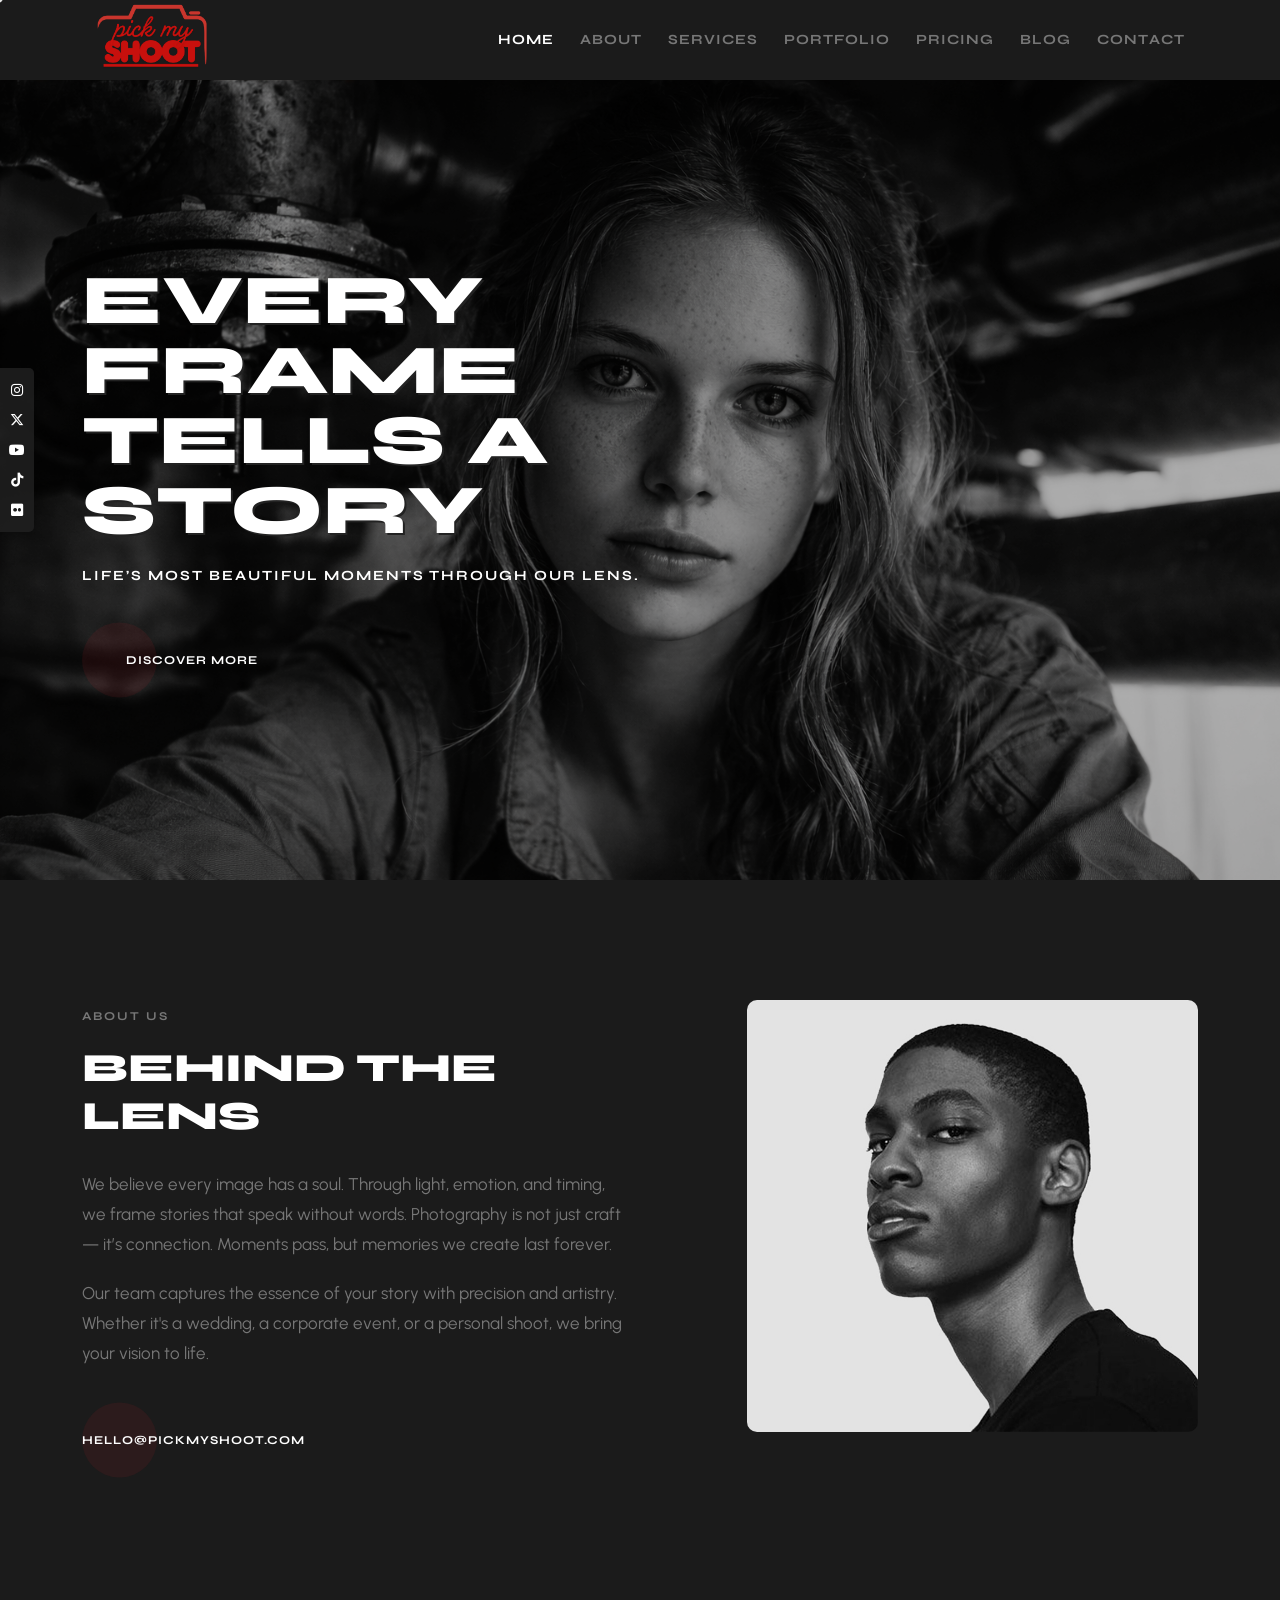
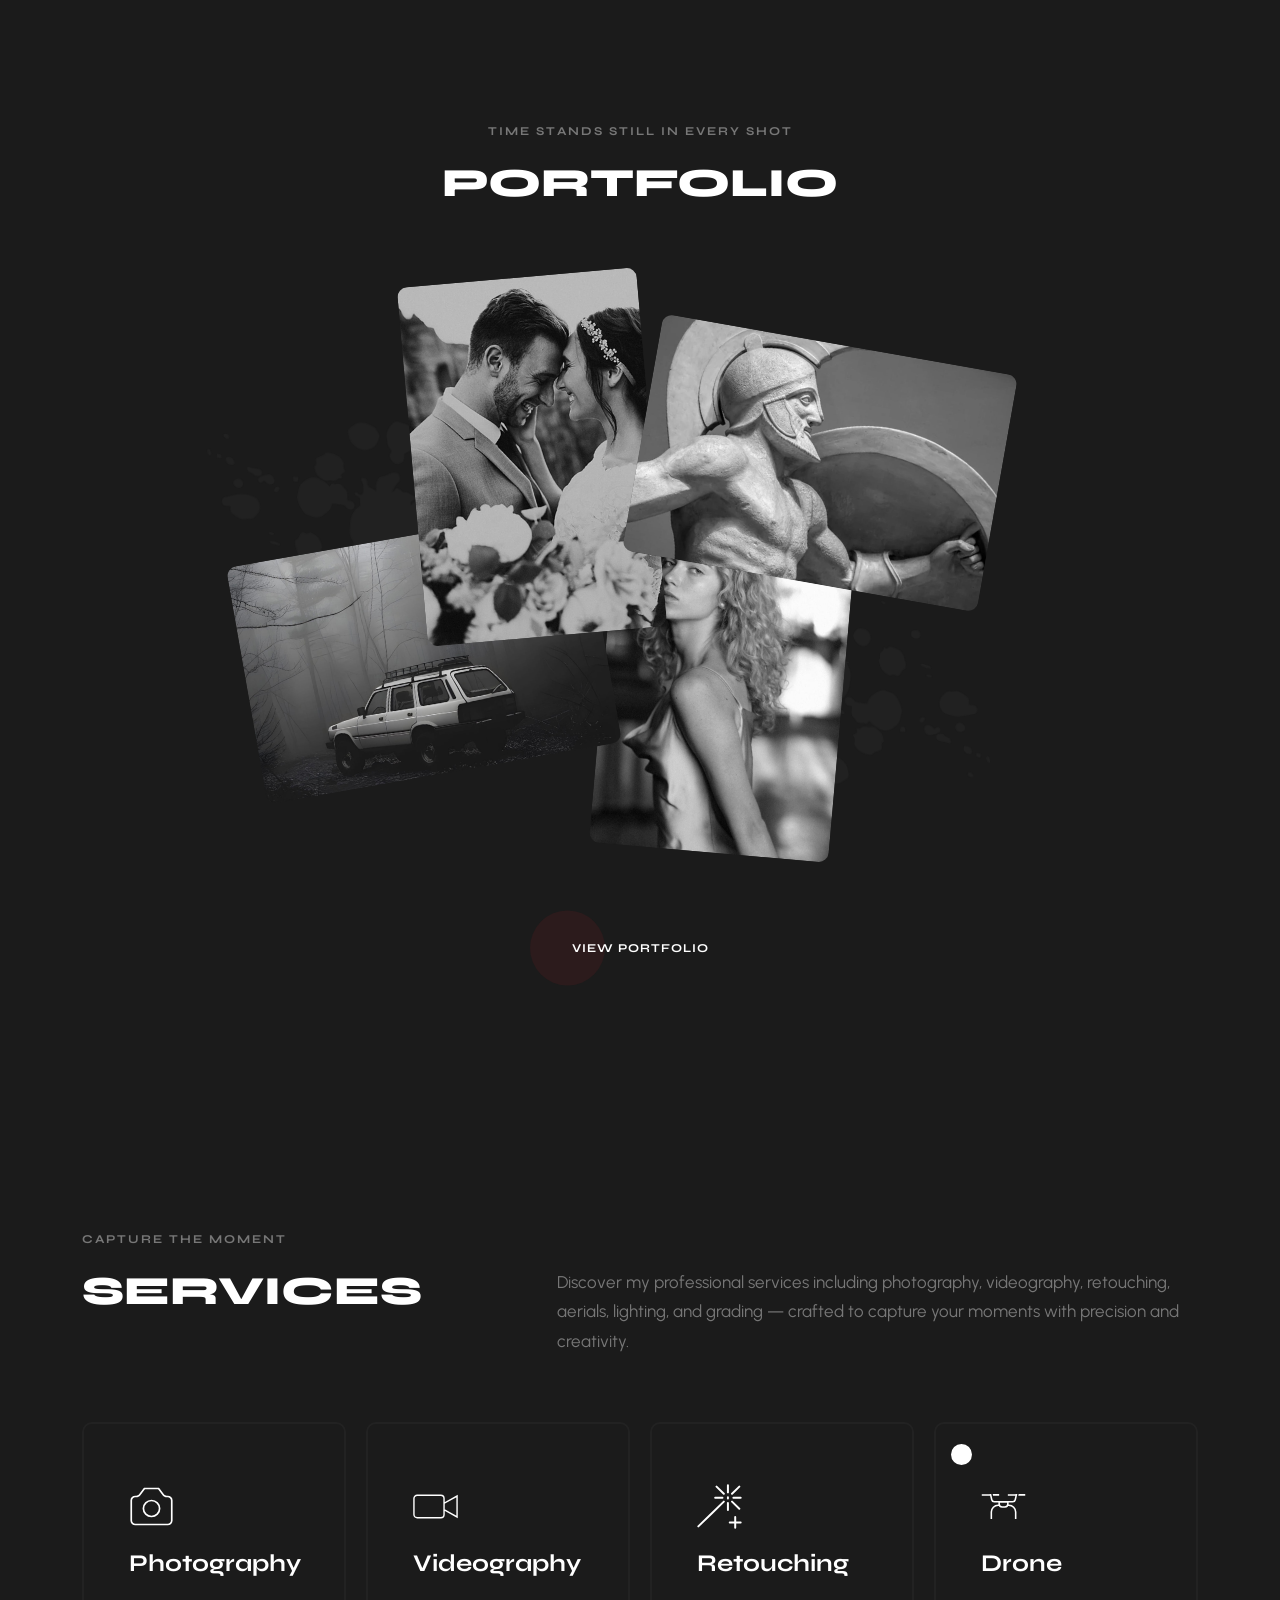
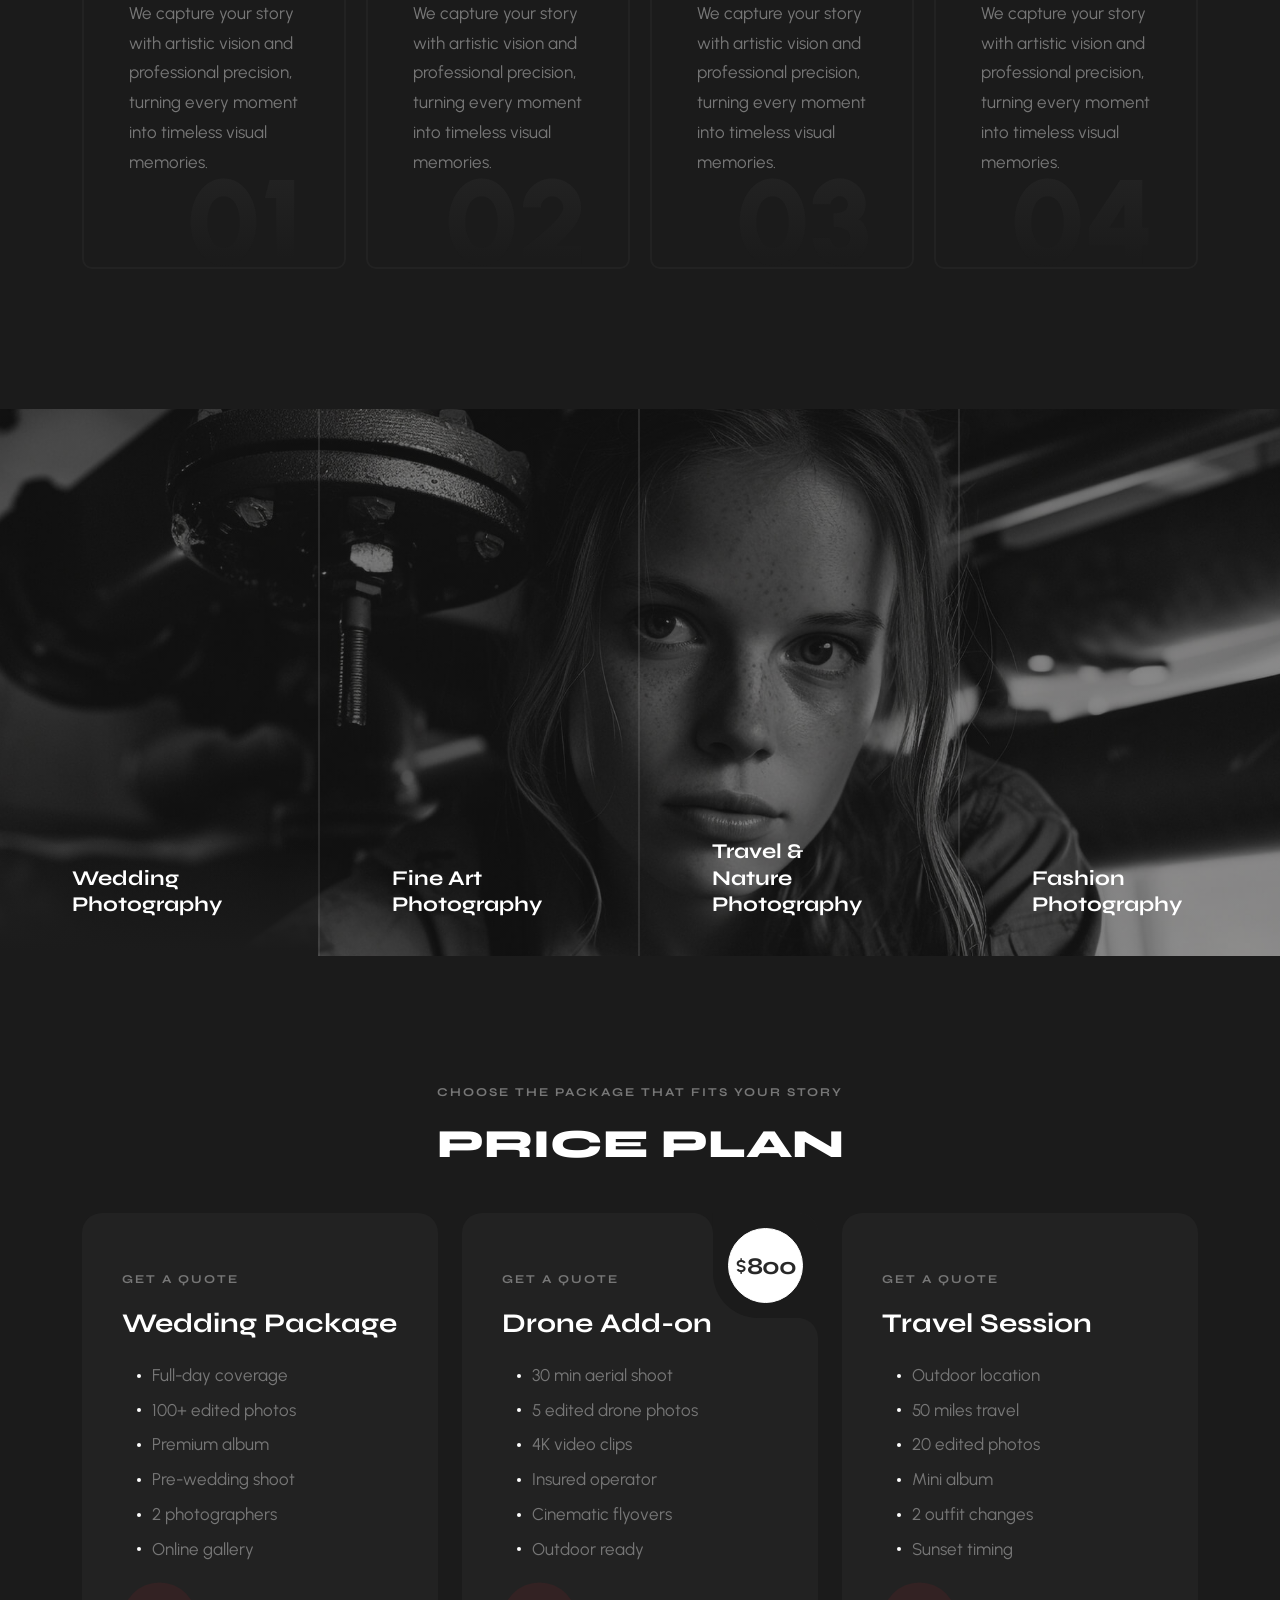
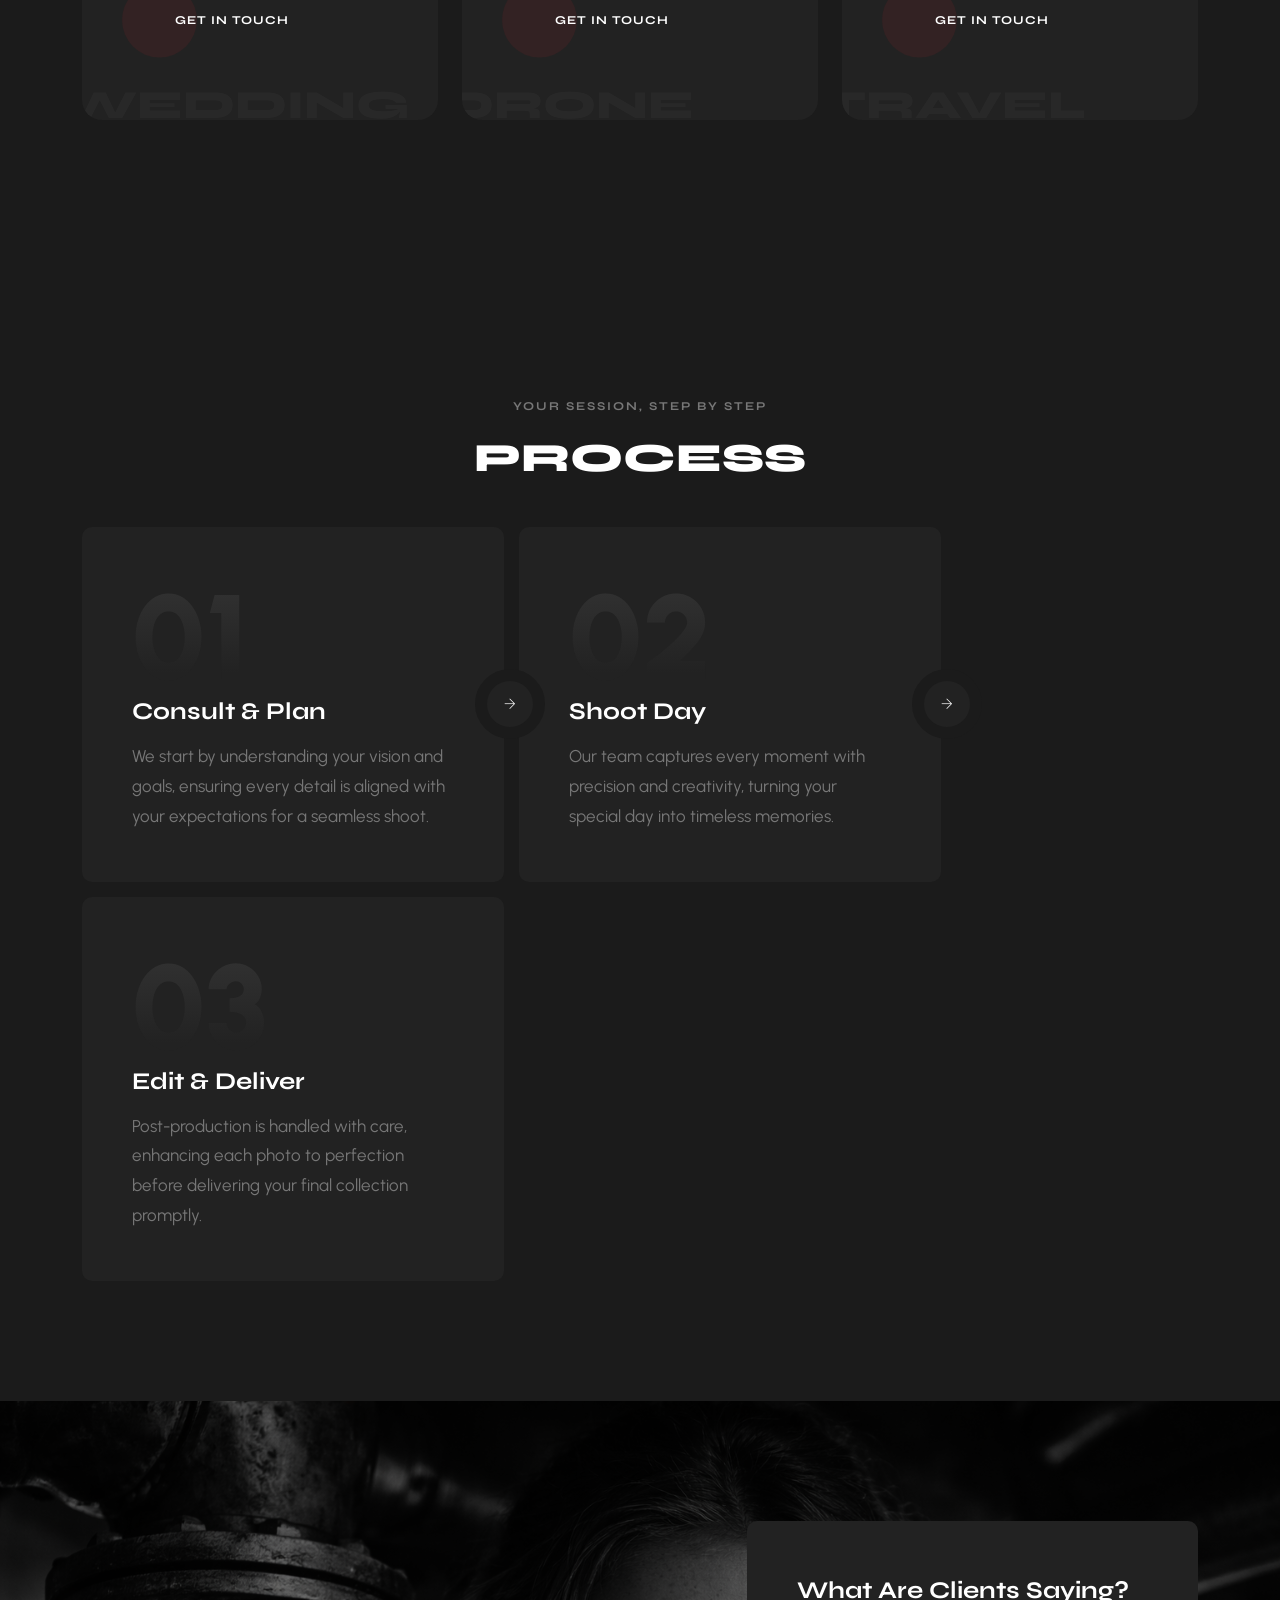
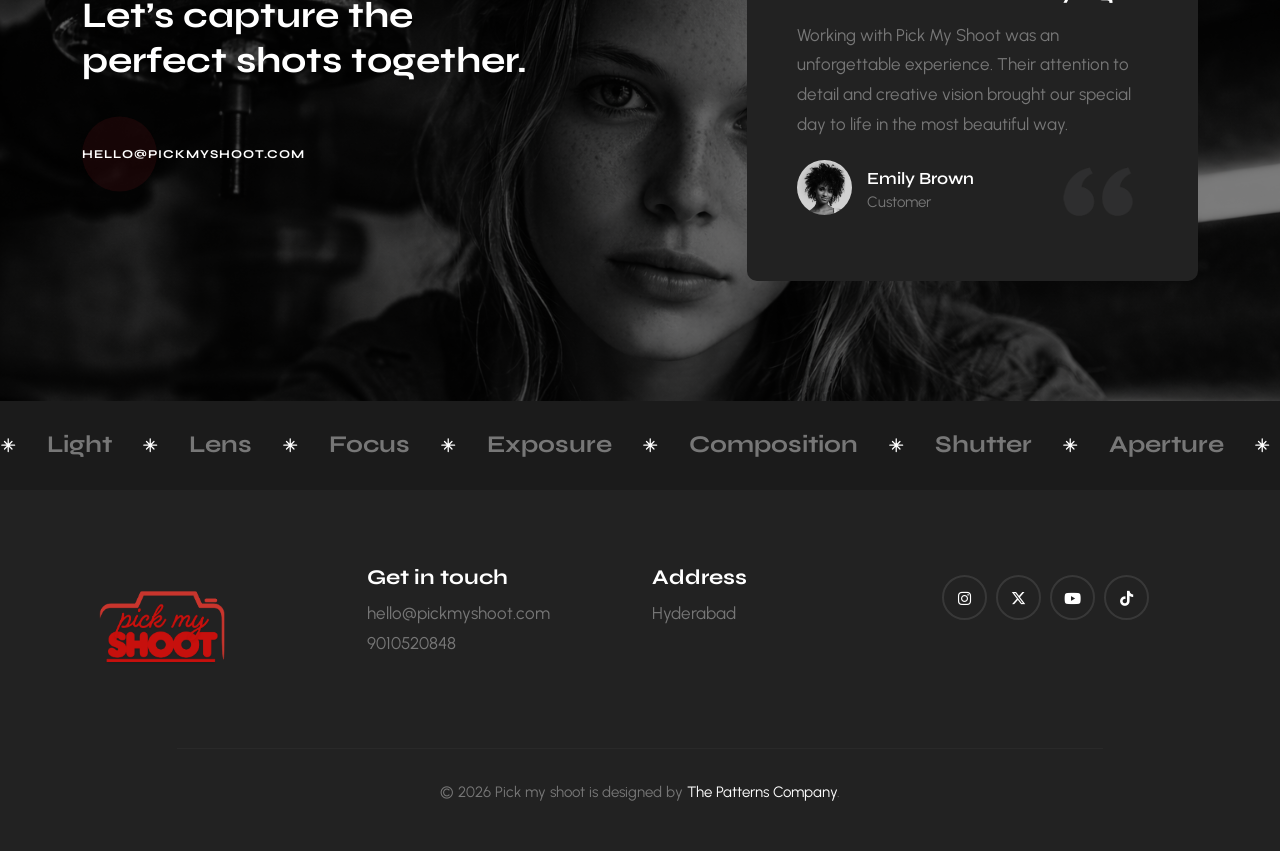
==== index.html @ 2ded4d7b "bbh" ====
<!DOCTYPE html>
<html lang="en">

<head>
    <meta charset="utf-8">
    <meta http-equiv="X-UA-Compatible" content="IE=edge">
    <meta name="viewport" content="width=device-width, initial-scale=1">
    <title>Pick My Shoot - Photography Portfolio</title>
    <meta name="description"
        content="Pick My Shoot is a modern and elegant photography portfolio platform designed for creatives, photographers, and visual artists.">
    <meta name="keywords" content="photography, portfolio, gallery, fullscreen, creative, responsive, pick my shoot">
    
    <link rel="icon" type="image/x-icon" href="asset/logo.png">
    <link rel="preconnect" href="https://fonts.googleapis.com">
    <link rel="preconnect" href="https://fonts.gstatic.com" crossorigin="">
    <link
        href="https://fonts.googleapis.com/css2?family=Syne:wght@400..800&family=Urbanist:ital,wght@0,100..900;1,100..900&display=swap"
        rel="stylesheet">
    <link rel="stylesheet" href="css/plugins.css">
    <link rel="stylesheet" href="css/style.css">
</head>

<body>
    <!-- Preloader -->
    <div class="preloader-bg"></div>
    <div id="preloader">
        <div id="preloader-status">
            <div class="preloader-position loader"> <span></span> </div>
        </div>
    </div>
    <!-- Progress scroll totop -->
    <div class="progress-wrap cursor-pointer">
        <svg class="progress-circle svg-content" width="100%" height="100%" viewBox="-1 -1 102 102">
            <path d="M50,1 a49,49 0 0,1 0,98 a49,49 0 0,1 0,-98"></path>
        </svg>
    </div>
    <!-- Cursor -->
    <div class="cursor js-cursor"></div>
    <!-- Social Icons -->
    <div class="social-ico-block"> <a href="#" target="_blank" class="social-ico"><i
                class="fa-brands fa-instagram"></i></a> <a href="#" target="_blank" class="social-ico"><i
                class="fa-brands fa-x-twitter"></i></a> <a href="#" target="_blank" class="social-ico"><i
                class="fa-brands fa-youtube"></i></a> <a href="#" target="_blank" class="social-ico"><i
                class="fa-brands fa-tiktok"></i></a> <a href="#" target="_blank" class="social-ico"><i
                class="fa-brands fa-flickr"></i></a> </div>
    <!-- Navbar -->
    <nav class="navbar navbar-expand-lg">
        <div class="container">
            <!-- Logo -->
            <div class="logo-wrapper">
                <a class="logo" href="index.html"><img src="asset/logo.png" class="logo-img" alt=""></a>
                <!-- <div class="logo"><h2>Gl<span>oo</span>m</h2></div> -->
            </div>
            <!-- Button -->
            <button class="navbar-toggler collapsed" type="button" data-bs-toggle="collapse" data-bs-target="#navbar"
                aria-controls="navbar" aria-expanded="false" aria-label="Toggle navigation"> <span
                    class="navbar-toggler-icon"><i class="ti-menu"></i></span> </button>
            <!-- Menu -->
            <div class="collapse navbar-collapse" id="navbar">
                <ul class="navbar-nav ms-auto">
                    <li class="nav-item"><a class="nav-link active" href="index.html"><span
                                class="rolling-text">Home</span></a></li>
                    <li class="nav-item"><a class="nav-link" href="about.html"><span
                                class="rolling-text">About</span></a></li>
                    <li class="nav-item"><a class="nav-link" href="services.html"><span
                                class="rolling-text">Services</span></a></li>
                    <li class="nav-item"><a class="nav-link" href="portfolio.html"><span
                                class="rolling-text">Portfolio</span></a></li>
                    <li class="nav-item"><a class="nav-link" href="price.html"><span
                                class="rolling-text">Pricing</span></a></li>
                    <li class="nav-item"><a class="nav-link" href="blog.html"><span class="rolling-text">Blog</span></a>
                    </li>
                    <li class="nav-item"><a class="nav-link" href="contact.html"><span
                                class="rolling-text">Contact</span></a></li>
                </ul>
            </div>
        </div>
    </nav>
    <!-- Parallax Image Header -->
    <section class="parallax-header section-padding valign bg-img bg-imgfixed bg-img-position-left" data-overlay-dark="3"
        data-background="assets/0000001.png">
        <div class="container">
            <div class="row align-items-center">
                <div class="col-lg-8 col-md-12">
                    <h1>Every frame tells a story</h1>
                    <h6 class="wow" data-splitting="">Life’s most beautiful moments through our lens.</h6>
                    <div class="btn-wrap mt-30">
                        <div class="btn-link"> <a href="portfolio.html">Discover more</a> <span
                                class="btn-block color1 animation-bounce"></span> </div>
                    </div>
                </div>
            </div>
        </div>
    </section>
    <!-- About  -->
    <section class="section-padding">
        <div class="container">
            <div class="row">
                <div class="col-md-6">
                    <h6 class="wow" data-splitting="">About Us</h6>
                    <h1 class="wow" data-splitting="">Behind the lens</h1>
                    <p class="mt-30 wow fadeInUp" data-wow-delay="0.3s"> We believe every image has a soul. Through
                        light, emotion, and timing, we frame stories that speak without words. Photography is not just
                        craft — it’s connection. Moments pass, but memories we create last forever. </p>
                    <p class="wow fadeInUp" data-wow-delay="0.6s"> Our team captures the essence of your story with
                        precision and artistry. Whether it's a wedding, a corporate event, or a personal shoot, we bring
                        your vision to life. </p>
                    <div class="btn-wrap wow fadeInUp text-left mt-30 mb-30" data-wow-delay="0.9s">
                        <div class="btn-link"> <a href="mailto:hello@pickmyshoot.com">hello@pickmyshoot.com</a> <span
                                class="btn-block color1 animation-bounce"></span> </div>
                    </div>
                </div>
                <div class="col-md-5 offset-md-1">
                    <div class="reveal-effect"> <img src="images/about.jpg" class="img-fluid br-10px"
                            alt="Pick My Shoot" loading="lazy"> </div>
                </div>
            </div>
        </div>
    </section>
    <!-- Portfolio -->
    <section class="section-padding">
        <div class="container">
            <div class="row justify-content-center mb-60">
                <div class="col-md-12 text-center">
                    <h6 class="wow" data-splitting="">Time stands still in every shot</h6>
                    <h1 class="wow" data-splitting="">Portfolio</h1>
                </div>
            </div>
            <div class="row">
                <div class="col-md-12">
                    <div class="portfolio fade-in section-padding">
                        <div class="item">
                            <a href="portfolio.html" class="img portrait"
                                style="background-image: url('images/1.jpg');">
                                <div class="overlay"></div> <span class="hover-text">Wedding Photography</span>
                            </a>
                            <a href="portfolio.html" class="img landscape"
                                style="background-image: url('images/2.jpg');">
                                <div class="overlay"></div> <span class="hover-text">Art Photography</span>
                            </a>
                            <a href="portfolio.html" class="img landscape"
                                style="background-image: url('images/3.jpg');">
                                <div class="overlay"></div> <span class="hover-text">Travel Photography</span>
                            </a>
                            <a href="portfolio.html" class="img portrait"
                                style="background-image: url('images/4.jpg');">
                                <div class="overlay"></div> <span class="hover-text">Fashion Photography</span>
                            </a> <img class="canvas-1" src="images/canvas-1.png" width="373" alt="Canvas 1"> <img
                                class="canvas-2" src="images/canvas-2.png" width="373" alt="Canvas 2">
                        </div>
                    </div>
                </div>
            </div>
            <div class="row">
                <div class="col-md-12 justify-align-center">
                    <div class="btn-wrap wow fadeInUp text-center" data-wow-delay=".3s">
                        <div class="btn-link"> <a href="portfolio.html">View portfolio </a> <span
                                class="btn-block color1 animation-bounce"></span> </div>
                    </div>
                </div>
            </div>
        </div>
    </section>
    <!-- Services -->
    <section class="services section-padding">
        <div class="container">
            <div class="row mb-45">
                <div class="col-md-4">
                    <h6 class="wow" data-splitting="">Capture the Moment</h6>
                    <h1 class="wow" data-splitting="">Services</h1>
                </div>
                <div class="col-md-7 offset-md-1 mt-45">
                    <p class="wow fadeInUp" data-wow-delay=".6s">Discover my professional services including
                        photography, videography, retouching, aerials, lighting, and grading — crafted to capture your
                        moments with precision and creativity.</p>
                </div>
            </div>
            <div class="row">
                <div class="col-md-12">
                    <div class="owl-carousel owl-theme">
                        <div class="item">
                            <a href="services-page.html"> <img src="images/icon-1.svg" alt="">
                                <h5>Photography</h5>
                                <p>We capture your story with artistic vision and professional precision, turning every
                                    moment into timeless visual memories.</p>
                                <div class="numb">01</div>
                            </a>
                        </div>
                        <div class="item">
                            <a href="services-page.html"> <img src="images/icon-2.svg" alt="">
                                <h5>Videography</h5>
                                <p>We capture your story with artistic vision and professional precision, turning every
                                    moment into timeless visual memories.</p>
                                <div class="numb">02</div>
                            </a>
                        </div>
                        <div class="item">
                            <a href="services-page.html"> <img src="images/icon-3.svg" alt="">
                                <h5>Retouching</h5>
                                <p>We capture your story with artistic vision and professional precision, turning every
                                    moment into timeless visual memories.</p>
                                <div class="numb">03</div>
                            </a>
                        </div>
                        <div class="item quicklinks">
                            <a href="services-page.html"> <img src="images/icon-4.svg" alt="">
                                <h5>Drone</h5>
                                <p>We capture your story with artistic vision and professional precision, turning every
                                    moment into timeless visual memories.</p>
                                <div class="numb">04</div>
                            </a>
                        </div>
                        <div class="item">
                            <a href="services-page.html"> <img src="images/icon-5.svg" alt="">
                                <h5>Lighting</h5>
                                <p>We capture your story with artistic vision and professional precision, turning every
                                    moment into timeless visual memories.</p>
                                <div class="numb">05</div>
                            </a>
                        </div>
                        <div class="item">
                            <a href="services-page.html"> <img src="images/icon-5.svg" alt="">
                                <h5>Grading</h5>
                                <p>We capture your story with artistic vision and professional precision, turning every
                                    moment into timeless visual memories.</p>
                                <div class="numb">06</div>
                            </a>
                        </div>
                    </div>
                </div>
            </div>
        </div>
    </section>
    <!-- Process 2 -->
    <section class="interactive process2">
        <div class="process2-content">
            <div class="process2-content-inner">
                <div class="item">
                    <div class="inner activate" data-index="0">
                        <div class="cont">
                            <div class="text">
                                <h2><a href="services.html">Wedding Photography</a></h2>
                            </div>
                        </div>
                    </div>
                </div>
                <div class="item">
                    <div class="inner" data-index="1">
                        <div class="cont">
                            <div class="text">
                                <h2><a href="services.html">Fine Art Photography</a></h2>
                            </div>
                        </div>
                    </div>
                </div>
                <div class="item">
                    <div class="inner" data-index="2">
                        <div class="cont">
                            <div class="text">
                                <h2><a href="services.html">Travel & Nature Photography</a></h2>
                            </div>
                        </div>
                    </div>
                </div>
                <div class="item">
                    <div class="inner" data-index="3">
                        <div class="cont">
                            <div class="text">
                                <h2><a href="services.html">Fashion Photography</a></h2>
                            </div>
                        </div>
                    </div>
                </div>
            </div>
            <div class="process2-list-image">
                <div class="process2-image img-0 show" data-bg="images/01.jpg"
                    style="background-image: url('images/01.jpg');"></div>
                <div class="process2-image img-1" data-bg="images/02.jpg"
                    style="background-image: url('images/02.jpg');"></div>
                <div class="process2-image img-2" data-bg="images/04.jpg"
                    style="background-image: url('images/04.jpg');"></div>
                <div class="process2-image img-3" data-bg="images/03.jpg"
                    style="background-image: url('images/03.jpg');"></div>
            </div>
        </div>
    </section>
    <!-- Pricing -->
    <section class="price section-padding">
        <div class="container">
            <div class="row justify-content-center mb-45">
                <div class="col-md-12 text-center">
                    <h6 class="wow" data-splitting="">Choose the package that fits your story</h6>
                    <h1 class="wow" data-splitting="">Price plan</h1>
                </div>
            </div>
            <div class="row">
                <div class="col-md-4">
                    <div class="item">
                        <h6>Get a quote</h6>
                        <h3>Wedding Package</h3>
                        <div class="cont">
                            <ul class="dot-list">
                                <li>Full-day coverage</li>
                                <li>100+ edited photos</li>
                                <li>Premium album</li>
                                <li>Pre-wedding shoot</li>
                                <li>2 photographers</li>
                                <li>Online gallery</li>
                            </ul>
                            <div class="btn-wrap text-left mt-15">
                                <div class="btn-link"> <a href="contact.html">Get in touch </a> <span
                                        class="btn-block color1 animation-bounce"></span> </div>
                            </div>
                        </div>
                        <div class="numb">Wedding</div>
                        <a data-bs-toggle="modal" data-bs-target="#exampleModal" data-bs-whatever="@mdo" href="#0"
                            class="rmore">
                            <div class="arrow"> <span>$</span>900</div>
                            <div class="br-left-top">
                                <svg viewBox="0 0 11 11" fill="none" xmlns="http://www.w3.org/2000/svg"
                                    class="w-11 h-11">
                                    <path
                                        d="M11 1.54972e-06L0 0L2.38419e-07 11C1.65973e-07 4.92487 4.92487 1.62217e-06 11 1.54972e-06Z"
                                        fill="#1b1b1b"></path>
                                </svg>
                            </div>
                            <div class="br-right-bottom">
                                <svg viewBox="0 0 11 11" fill="none" xmlns="http://www.w3.org/2000/svg"
                                    class="w-11 h-11">
                                    <path
                                        d="M11 1.54972e-06L0 0L2.38419e-07 11C1.65973e-07 4.92487 4.92487 1.62217e-06 11 1.54972e-06Z"
                                        fill="#1b1b1b"></path>
                                </svg>
                            </div>
                        </a>
                    </div>
                </div>
                <div class="col-md-4">
                    <div class="item">
                        <h6>Get a quote</h6>
                        <h3>Drone Add-on</h3>
                        <div class="cont">
                            <ul class="dot-list">
                                <li>30 min aerial shoot</li>
                                <li>5 edited drone photos</li>
                                <li>4K video clips</li>
                                <li>Insured operator</li>
                                <li>Cinematic flyovers</li>
                                <li>Outdoor ready</li>
                            </ul>
                            <div class="btn-wrap text-left mt-15">
                                <div class="btn-link"> <a href="contact.html">Get in touch </a> <span
                                        class="btn-block color1 animation-bounce"></span> </div>
                            </div>
                        </div>
                        <div class="numb">Drone</div>
                        <a data-bs-toggle="modal" data-bs-target="#exampleModal" data-bs-whatever="@mdo" href="#0"
                            class="rmore active">
                            <div class="arrow"> <span>$</span>800</div>
                            <div class="br-left-top">
                                <svg viewBox="0 0 11 11" fill="none" xmlns="http://www.w3.org/2000/svg"
                                    class="w-11 h-11">
                                    <path
                                        d="M11 1.54972e-06L0 0L2.38419e-07 11C1.65973e-07 4.92487 4.92487 1.62217e-06 11 1.54972e-06Z"
                                        fill="#1b1b1b"></path>
                                </svg>
                            </div>
                            <div class="br-right-bottom">
                                <svg viewBox="0 0 11 11" fill="none" xmlns="http://www.w3.org/2000/svg"
                                    class="w-11 h-11">
                                    <path
                                        d="M11 1.54972e-06L0 0L2.38419e-07 11C1.65973e-07 4.92487 4.92487 1.62217e-06 11 1.54972e-06Z"
                                        fill="#1b1b1b"></path>
                                </svg>
                            </div>
                        </a>
                    </div>
                </div>
                <div class="col-md-4">
                    <div class="item">
                        <h6>Get a quote</h6>
                        <h3>Travel Session</h3>
                        <div class="cont">
                            <ul class="dot-list">
                                <li>Outdoor location</li>
                                <li>50 miles travel</li>
                                <li>20 edited photos</li>
                                <li>Mini album</li>
                                <li>2 outfit changes</li>
                                <li>Sunset timing</li>
                            </ul>
                            <div class="btn-wrap text-left mt-15">
                                <div class="btn-link"> <a href="contact.html">Get in touch </a> <span
                                        class="btn-block color1 animation-bounce"></span> </div>
                            </div>
                        </div>
                        <div class="numb">Travel</div>
                        <a data-bs-toggle="modal" data-bs-target="#exampleModal" data-bs-whatever="@mdo" href="#0"
                            class="rmore">
                            <div class="arrow"> <span>$</span>700</div>
                            <div class="br-left-top">
                                <svg viewBox="0 0 11 11" fill="none" xmlns="http://www.w3.org/2000/svg"
                                    class="w-11 h-11">
                                    <path
                                        d="M11 1.54972e-06L0 0L2.38419e-07 11C1.65973e-07 4.92487 4.92487 1.62217e-06 11 1.54972e-06Z"
                                        fill="#1b1b1b"></path>
                                </svg>
                            </div>
                            <div class="br-right-bottom">
                                <svg viewBox="0 0 11 11" fill="none" xmlns="http://www.w3.org/2000/svg"
                                    class="w-11 h-11">
                                    <path
                                        d="M11 1.54972e-06L0 0L2.38419e-07 11C1.65973e-07 4.92487 4.92487 1.62217e-06 11 1.54972e-06Z"
                                        fill="#1b1b1b"></path>
                                </svg>
                            </div>
                        </a>
                    </div>
                </div>
            </div>
        </div>
    </section>
    <!-- Process -->
    <section class="process section-padding">
        <div class="container">
            <div class="row">
                <div class="col-md-12 mb-45 text-center">
                    <h6 class="wow" data-splitting="">Your Session, Step by Step</h6>
                    <h1 class="wow" data-splitting="">Process</h1>
                </div>
            </div>
            <div class="row">
                <div class="col-12">
                    <div class="process-area">
                        <div class="process-item wow fadeInLeft" data-wow-delay=".2s">
                            <div class="process-step"> <span>01</span> </div>
                            <div class="process-content">
                                <h4 class="title">Consult & Plan</h4>
                                <p class="desc">We start by understanding your vision and goals, ensuring every detail
                                    is aligned with your expectations for a seamless shoot.</p>
                            </div>
                        </div>
                        <div class="process-item wow fadeInLeft" data-wow-delay=".4s">
                            <div class="process-step"> <span>02</span> </div>
                            <div class="process-content">
                                <h4 class="title">Shoot Day</h4>
                                <p class="desc">Our team captures every moment with precision and creativity, turning
                                    your special day into timeless memories.</p>
                            </div>
                        </div>
                        <div class="process-item wow fadeInLeft" data-wow-delay=".6s">
                            <div class="process-step"> <span>03</span> </div>
                            <div class="process-content">
                                <h4 class="title">Edit & Deliver</h4>
                                <p class="desc">Post-production is handled with care, enhancing each photo to perfection
                                    before delivering your final collection promptly.</p>
                            </div>
                        </div>
                    </div>
                </div>
            </div>
        </div>
    </section>
    <!-- Testiominals -->
    <section id="testimonials" class="testimonials">
        <div class="background bg-img bg-imgfixed section-padding" data-overlay-dark="5"
            data-background="assets/0000001.png">
            <div class="container">
                <div class="row align-items-center">
                    <!-- Work together -->
                    <div class="col-md-5 mb-30">
                        <h4 class="wow" data-splitting="">Let’s capture the perfect shots together.</h4>
                        <div class="btn-wrap mt-30 text-left wow fadeInUp" data-wow-delay=".6s">
                            <div class="btn-link"><a href="mailto:hello@pickmyshoot.com">hello@pickmyshoot.com</a><span
                                    class="btn-block color3 animation-bounce"></span></div>
                        </div>
                    </div>
                    <!-- Testiominals -->
                    <div class="col-md-5 offset-md-2">
                        <div class="testimonials-box">
                            <h5>What Are Clients Saying?</h5>
                            <div class="owl-carousel owl-theme">
                                <div class="item">
                                    <p>Working with Pick My Shoot was an unforgettable experience. Their attention to
                                        detail and
                                        creative vision brought our special day to life in the most beautiful way.</p>
                                    <span class="quote"><img src="images/quot.png" alt="" loading="lazy"></span>
                                    <div class="info">
                                        <div class="author-img"> <img src="images/1_1.jpg" alt="" loading="lazy"> </div>
                                        <div class="cont">
                                            <h6>Emily Brown</h6> <span>Customer</span>
                                        </div>
                                    </div>
                                </div>
                                <div class="item">
                                    <p>Working with Pick My Shoot was an unforgettable experience. Their attention to
                                        detail and
                                        creative vision brought our special day to life in the most beautiful way.</p>
                                    <span class="quote"><img src="images/quot.png" alt="" loading="lazy"></span>
                                    <div class="info">
                                        <div class="author-img"> <img src="images/2_1.jpg" alt="" loading="lazy"> </div>
                                        <div class="cont">
                                            <h6>Jason White</h6> <span>Customer</span>
                                        </div>
                                    </div>
                                </div>
                            </div>
                        </div>
                    </div>
                </div>
            </div>
        </div>
    </section>
    <!-- Scrolling -->
    <div class="scrolling scrolling-ticker">
        <div class="wrapper">
            <div class="content"> <span><img src="images/asterisk-icon.svg" alt="" loading="lazy">Light</span>
                <span><img src="images/asterisk-icon.svg" alt="" loading="lazy">Lens</span> <span><img
                        src="images/asterisk-icon.svg" alt="" loading="lazy">Focus</span> <span><img
                        src="images/asterisk-icon.svg" alt="" loading="lazy">Exposure</span> <span><img
                        src="images/asterisk-icon.svg" alt="" loading="lazy">Composition</span> <span><img
                        src="images/asterisk-icon.svg" alt="" loading="lazy">Shutter</span> <span><img
                        src="images/asterisk-icon.svg" alt="" loading="lazy">Aperture</span> <span><img
                        src="images/asterisk-icon.svg" alt="" loading="lazy">Contrast</span> <span><img
                        src="images/asterisk-icon.svg" alt="" loading="lazy">Frame</span> <span><img
                        src="images/asterisk-icon.svg" alt="" loading="lazy">Portrai</span> <span><img
                        src="images/asterisk-icon.svg" alt="" loading="lazy">Capture</span> <span><img
                        src="images/asterisk-icon.svg" alt="" loading="lazy">Moment</span> <span><img
                        src="images/asterisk-icon.svg" alt="" loading="lazy">Perspective</span> <span><img
                        src="images/asterisk-icon.svg" alt="" loading="lazy">Emotion</span>
            </div>
            <div class="content"> <span><img src="images/asterisk-icon.svg" alt="" loading="lazy">Light</span>
                <span><img src="images/asterisk-icon.svg" alt="" loading="lazy">Lens</span> <span><img
                        src="images/asterisk-icon.svg" alt="" loading="lazy">Focus</span> <span><img
                        src="images/asterisk-icon.svg" alt="" loading="lazy">Exposure</span> <span><img
                        src="images/asterisk-icon.svg" alt="" loading="lazy">Composition</span> <span><img
                        src="images/asterisk-icon.svg" alt="" loading="lazy">Shutter</span> <span><img
                        src="images/asterisk-icon.svg" alt="" loading="lazy">Aperture</span> <span><img
                        src="images/asterisk-icon.svg" alt="" loading="lazy">Contrast</span> <span><img
                        src="images/asterisk-icon.svg" alt="" loading="lazy">Frame</span> <span><img
                        src="images/asterisk-icon.svg" alt="" loading="lazy">Portrai</span> <span><img
                        src="images/asterisk-icon.svg" alt="" loading="lazy">Capture</span> <span><img
                        src="images/asterisk-icon.svg" alt="" loading="lazy">Moment</span> <span><img
                        src="images/asterisk-icon.svg" alt="" loading="lazy">Perspective</span> <span><img
                        src="images/asterisk-icon.svg" alt="" loading="lazy">Emotion</span>
            </div>
        </div>
    </div>
    <!-- Footer -->
    <footer class="footer-section">
        <div class="container">
            <div class="row justify-content-center">
                <div class="col-lg-3 col-md-12"><a href="index.html"><img src="asset/logo.png" alt=""></a></div>
                <div class="col-lg-3 col-md-12">
                    <h5>Get in touch</h5>
                    <p>hello@pickmyshoot.com
                        <br>9010520848
                    </p>
                </div>
                <div class="col-lg-3 col-md-12">
                    <h5>Address</h5>
                    <p>Hyderabad</p>
                </div>
                <div class="col-lg-3 col-md-12">
                    <ul class="footer-social-link">
                        <li><a href="#" target="_blank"><i class="fa-brands fa-instagram"></i></a></li>
                        <li><a href="#" target="_blank"><i class="fa-brands fa-x-twitter"></i></a></li>
                        <li><a href="#" target="_blank"><i class="fa-brands fa-youtube"></i></a></li>
                        <li><a href="#" target="_blank"><i class="fa-brands fa-tiktok"></i></a></li>
                    </ul>
                </div>
            </div>
            <div class="row justify-content-center">
                <div class="col-md-10 text-center">
                    <p class="mb-0 copyright">© 2026 Pick my shoot is designed by <a href="https://thepatternscompany.com/"
                            target="_blank">The Patterns Company</a>.</p>
                </div>
            </div>
        </div>
    </footer>
    <!-- jQuery -->
    <script src="js/jquery-3.7.1.min.js"></script>
    <script src="js/jquery-migrate-3.5.0.min.js"></script>
    <script src="js/imagesloaded.pkgd.min.js"></script>
    <script src="js/jquery.isotope.v3.0.2.js"></script>
    <script src="js/popper.min.js"></script>
    <script src="js/bootstrap.min.js"></script>
    <script src="js/owl.carousel.min.js"></script>
    <script src="js/jquery.magnific-popup.min.js"></script>
    <script src="js/YouTubePopUp.js"></script>
    <script src="js/jquery.easing.1.3.js"></script>
    <script src="js/scrollIt.min.js"></script>
    <script src="js/wow.js"></script>
    <script src="js/custom.js"></script>

</body>

</html>
---- css/style.css ----
/* ------------------------------------------------
1. General style
2. Owl-Theme custom style
3. Preloader style
4. Cursor & Drag style
5. Navbar style
6. Header style
7. Parallax Header style
8. Slider Fade & Slider style
9. Video Background style
10. Kenburns SlideShow style
11. For Images Reveal Effect style
12. Text Animation style
13. For Images Imago Effect style
14. Scrolling Style
15. Page Header Banner style
16. Section style
17. Team style
18. Team Details style
19. Skills Bar style
20. Services style
21. Portfolio style
22. Process style
23. Process 2 style
24. Gallery style
25. Gallery 2 style
26. Price style
27. YouTube PopUp style
28. Gallery Video style
29. Accordion Box (for Faqs) style
30. Testimonials style
31. Blog style
32. Post style
33. Prev and Next style
34. 404 Page style
35. Contact style
36. Button style
37. Social Icons style
38. toTop Button style
39. Footer style
40. Overlay Effect Bg Image style
41. Media Query style
------------------------------------------------ */

/* ======= General style ======= */
html,
body {
    -moz-osx-font-smoothing: grayscale;
    -webkit-font-smoothing: antialiased;
    -moz-font-smoothing: antialiased;
    font-smoothing: antialiased;
}
body {
    font-family: 'Urbanist', sans-serif;
    color: #777;
    font-size: 17px;
    line-height: 1.75em;
    font-weight: 400;
    background: #1b1b1b;
}
img {
    width: 100%;
    height: auto;
}
/* typography */
/* headings */
h1 {
    font-size: 60px;
}
h2 {
    font-size: 48px;
}
h3 {
    font-size: 36px;
}
h4 {
    font-size: 30px;
}
h5 {
    font-size: 24px;
}
h6 {
    font-size: 21px;
}
h1,
h2,
h3,
h4,
h5,
h6 {
    color: #777;
    font-family: 'Syne', sans-serif;
    font-weight: 700;
    line-height: 1.25em;
}
/* paragraph */
p {
    font-family: 'Urbanist', sans-serif;
    font-size: 17px;
    line-height: 1.75em;
    margin: 0 0 20px;
    color: #777;
    font-weight: 400;
}
/* lists */
ul {
    list-style-type: none;
}
/* links */
a {
    color: #fff;
    text-decoration: none;
}
a:hover {
    text-decoration: none;
    color: #fff;
}
a:link {
    text-decoration: none;
}
a:focus {
    outline: none;
}
img {
    width: 100%;
    height: auto;
    width: 100%;
    height: auto;
    -webkit-transition: all 0.5s;
    -o-transition: all 0.5s;
    transition: all 0.5s;
}
/* form element */
button,
input,
optgroup,
select,
textarea {
    font-family: 'Syne', sans-serif;
}
input[type="password"]:focus,
input[type="email"]:focus,
input[type="text"]:focus,
input[type="file"]:focus,
input[type="radio"]:focus,
input[type="checkbox"]:focus,
textarea:focus {
    outline: none;
}
input[type="password"],
input[type="email"],
input[type="text"],
input[type="file"],
textarea {
    max-width: 100%;
    margin-bottom: 20px;
    padding: 15px 0;
    height: auto;
    background-color: transparent;
    -webkit-box-shadow: none;
    box-shadow: none;
    border-width: 0 0 2px;
    border-style: solid;
    display: block;
    width: 100%;
    line-height: 1.5em;
    font-family: 'Syne', sans-serif;
    font-size: 17px;
    font-weight: 400;
    color: #777;
    background-image: none;
    border-bottom: 2px solid rgba(255, 255, 255, 0.05);
    border-color: ease-in-out .15s, box-shadow ease-in-out .15s;
}
input:focus,
textarea:focus {
    border-bottom-width: 2px;
    border-color: #fff;
}
/* submit and alert success  */
input[type="submit"],
input[type="reset"],
input[type="button"],
button {
    font-family: 'Syne', sans-serif;
    font-size: 17px;
    font-weight: 400;
    text-shadow: none;
    -webkit-box-shadow: none;
    box-shadow: none;
    line-height: 1.75em;
    -webkit-transition: background-color .15s ease-out;
    transition: background-color .15s ease-out;
    border: none;
    color: #777;
    background: #222222;
    padding: 17px 34px;
    position: relative;
    overflow: hidden;
    cursor: pointer;
}
input[type="submit"]:hover,
input[type="reset"]:hover,
input[type="button"]:hover,
button:hover {
    background: #222222;
    color: #fff;
    border: none;
}
button.mfp-close:hover,
button.mfp-arrow:hover {
    background: transparent;
}
.alert-success {
    background: transparent;
    color: #777;
    border: 2px solid rgba(255, 255, 255, 0.05);
    border-radius: 0px;
}
select {
    padding: 10px;
    border-radius: 5px;
}
th,
tr,
td {
    padding: 10px 0;
}
input[type="radio"],
input[type="checkbox"] {
    display: inline;
}
/* placeholder */
::-webkit-input-placeholder {
    color: #777;
    font-size: 17px;
    font-weight: 400;
}
:-moz-placeholder {
    color: #777;
}
::-moz-placeholder {
    color: #777;
    opacity: 1;
}
:-ms-input-placeholder {
    color: #777;
}

.js .animate-box {
    opacity: 0;
}

/* important css */
.valign {
    display: -webkit-box;
    display: -ms-flexbox;
    display: flex;
    -webkit-box-align: center;
    -ms-flex-align: center;
    align-items: center;
}
.v-middle {
    position: absolute;
    width: 100%;
    top: 50%;
    left: 0;
    -webkit-transform: translate(0%, -50%);
    transform: translate(0%, -50%);
}
.v-middle.zindex-1 {
    z-index: 1;
}
.pb-0 {
    padding-bottom: 0px !important;
}
.pt-0 {
    padding-top: 0px !important;
}
.pt-90 {
    padding-top: 90px !important;
}
.pt-120 {
    padding-top: 120px !important;
}
.pb-90 {
    padding-bottom: 90px !important;
}
.pb-120 {
    padding-bottom: 120px !important;
}
.mt-15 {
    margin-top: 15px;
}
.mt-20 {
    margin-top: 20px;
}
.mt-25 {
    margin-top: 25px;
}
.mt-30 {
    margin-top: 30px;
}
.mt-45 {
    margin-top: 45px;
}
.mt-60 {
    margin-top: 60px;
}
.mb-30 {
    margin-bottom: 30px;
}
.mb-25 {
    margin-bottom: 25px;
}
.mb-45 {
    margin-bottom: 45px;
}
.mb-60 {
    margin-bottom: 60px;
}
.mb-90 {
    margin-bottom: 90px;
}
.bg-fixed {
    background-attachment: fixed;
}
.bg-img {
    background-size: cover;
    background-repeat: no-repeat;
}
.bg-img-position-top {
    background-position: top;
}
.bg-img-position-left {
    background-position: left;
}
.ontop {
    position: relative;
    z-index: 7;
}
.rest {
    padding: 0 !important;
    margin: 0 !important;
}
.d-flex {
    display: flex !important;
}
.full-width {
    width: 100% !important;
}
/* list style */
.ullist {
    display: grid;
    font-size: 17px;
}
.ullist ul {
    position: relative;
    float: left;
    padding: 0px;
}
.ullist ul li {
    position: relative;
    line-height: 1.5em;
    margin-bottom: 10px;
    padding-left: 25px;
}
.ullist ul li:before {
    content: "\e64c";
    font-family: "Themify";
    position: absolute;
    left: 0;
    top: -1px;
    color: #fff;
    font-weight: 400;
    font-size: 13px;
}
.br-10px {
    border-radius: 10px;
}
/* bg img fixed style */
.bg-img {
    background-size: cover;
    background-repeat: no-repeat;
}
.bg-imgfixed {
    background-attachment: fixed;
}
.br-5px {
    border-radius: 5px;
}
.br-10px {
    border-radius: 10px;
}
/* image grayscale */
.img-grayscale img {
    -webkit-filter: grayscale(100%);
    -webkit-transition: .4s ease-in-out;
    -moz-filter: grayscale(100%);
    -moz-transition: .4s ease-in-out;
    -o-filter: grayscale(100%);
    -o-transition: .4s ease-in-out
}
.img-grayscale:hover img {
    -webkit-filter: grayscale(0%);
    -moz-filter: grayscale(0%);
    -o-filter: grayscale(0%)
}

/* ======= Owl-Theme custom style ======= */
.owl-theme {
    position: relative;
}
.owl-theme .owl-nav.disabled + .owl-dots {
    margin-top: 20px;
    line-height: 1.5;
    display: block;
    outline: none;
}
.owl-theme .owl-dots {
    margin-top: 20px;
}
.owl-theme .owl-dots .owl-dot span {
    width: 15px;
    height: 15px;
    margin: 0 3px;
    border-radius: 50%;
    background: #333;
    border: 1px solid #333;
}
.owl-theme .owl-dots .owl-dot.active span,
.owl-theme .owl-dots .owl-dot:hover span {
    background: #777;
    border: 1px solid #777;
}
/* owl-nav */
.owl-theme .owl-nav {
    position: absolute;
    top: 38%;
    left: 50%;
    width: 100vw; /* tarayıcı genişliği */
    transform: translate(-50%, -50%);
    pointer-events: none;
}
/* button */
.owl-theme .owl-nav [class*=owl-] {
    position: absolute;
    width: 55px;
    height: 55px;
    line-height: 48px;
    background: rgba(255, 255, 255, 0.05);
    border-radius: 50%;
    color: #fff;
    font-size: 12px;
    cursor: pointer;
    transition: all 0.2s ease-in-out;
    opacity: 0;
    pointer-events: all;
}
.owl-theme .owl-nav [class*=owl-]:hover {
    background: #fff;
    color: #222;
}
.owl-theme:hover .owl-nav [class*=owl-] {
    opacity: 1;
}
/* prev-next */
.owl-theme .owl-prev {
    position: absolute;
    left: 35px;
}
.owl-theme .owl-next {
    position: absolute;
    right: 35px;
}
.owl-theme .owl-nav {
    z-index: 10;
}
.owl-theme .owl-prev span,
.owl-theme .owl-next span {
    position: absolute;
    top: 50%;
    left: 50%;
    transform: translate(-50%, -50%);
}
@media (max-width: 768px) {
    .owl-theme .owl-nav {
        width: 100%;
    }
    .owl-theme .owl-prev {
        left: 10px;
    }
    .owl-theme .owl-next {
        right: 10px;
    }
}
.testimonials .owl-theme .owl-nav {
    display: none !important;
}


/* ======= Preloader style ======= */
.preloader-bg,
#preloader {
    position: fixed;
    width: 100%;
    height: 100%;
    overflow: hidden;
    background: #1b1b1b;
    z-index: 999999;
}
#preloader {
    display: table;
    table-layout: fixed;
}
#preloader-status {
    display: table-cell;
    vertical-align: middle;
}
.preloader-position {
    position: relative;
    margin: 0 auto;
    text-align: center;
    -webkit-box-sizing: border-box;
    -moz-box-sizing: border-box;
    -ms-box-sizing: border-box;
    -o-box-sizing: border-box;
    box-sizing: border-box;
}
.loader {
    position: relative;
    width: 80px;
    height: 80px;
    left: 50%;
    top: auto;
    margin-left: -40px;
    margin-top: 2px;
    -webkit-animation: rotate 1s infinite linear;
    -moz-animation: rotate 1s infinite linear;
    -ms-animation: rotate 1s infinite linear;
    -o-animation: rotate 1s infinite linear;
    animation: rotate 1s infinite linear;
    border: 2px solid #282828;
    -webkit-border-radius: 50%;
    -moz-border-radius: 50%;
    -ms-border-radius: 50%;
    -o-border-radius: 50%;
    border-radius: 50%;
}
.loader span {
    position: absolute;
    width: 80px;
    height: 80px;
    top: -2px;
    left: -2px;
    border: 2px solid transparent;
    border-top: 2px solid #fff;
    -webkit-border-radius: 50%;
    -moz-border-radius: 50%;
    -ms-border-radius: 50%;
    -o-border-radius: 50%;
    border-radius: 50%;
}
@-webkit-keyframes rotate {
    0% {
        -webkit-transform: rotate(0deg);
    }
    100% {
        -webkit-transform: rotate(360deg);
    }
}
@keyframes rotate {
    0% {
        transform: rotate(0deg);
    }
    100% {
        transform: rotate(360deg);
    }
}


/* ======= Cursor & Drag style  ======= */
.cursor {
    position: fixed;
    top: -40px;
    left: -40px;
    pointer-events: none;
    z-index: 9999;
    mix-blend-mode: difference;
}
.cursor:before {
    content: "";
    width: 75px;
    height: 75px;
    display: flex;
    flex-wrap: wrap;
    justify-content: center;
    align-items: center;
    border-radius: 50%;
    background: #fff;
    border: 1px solid #fff;
    transition: all ease 0.15s;
    transform: scale(0.15);
}
.cursor.light:before {
    transform: scale(1);
    background: transparent;
}
.cursor.drag {
    mix-blend-mode: unset;
}
.cursor.drag:before {
    transform: scale(1);
    background: #fff;
    border-color: transparent;
}
.cursor.drag:before {
    content: "\e658";
    font-family: "Themify";
    font-size: 21px;
    color: #1b1b1b;
}
.line {
    fill: none;
    stroke: #fff;
    stroke-width: 3;
    transition: stroke-dasharray 600ms cubic-bezier(0.4, 0, 0.2, 1), stroke-dashoffset 600ms cubic-bezier(0.4, 0, 0.2, 1);
}


/* ======= Navbar style ======= */
.navbar {
    display: flex;
    align-items: center;
    position: relative;
    margin-top: 0;
    left: 0;
    top: 0;
    width: 100%;
    background: #1b1b1b;
    z-index: 99;
    padding-right: 0;
    padding-left: 0;
    padding-top: 0;
    padding-bottom: 0;
    height: 80px;
    border: none;
}
.navbar-toggler-icon {
    background-image: none;
}
.navbar .navbar-toggler-icon,
.navbar .icon-bar {
    color: #fff;
}
.navbar .navbar-nav .nav-link {
    font-family: "Syne", sans-serif;
    font-size: 14px;
    font-weight: 700;
    color: #777;
    margin: 1px;
    -webkit-transition: all .4s;
    transition: all .4s;
    padding-right: 12px;
    padding-left: 12px;
    text-transform: uppercase;
    line-height: 10px !important;
    letter-spacing: 1px;
    
    display: flex;
}
.navbar .navbar-nav .nav-link .rolling-text {
    height: 30px;
    line-height: 30px;
}
.navbar .navbar-nav .nav-link.nav-color {
    color: #fff;
}
.navbar .navbar-nav .nav-link:hover {
    color: #fff;
}
.navbar .navbar-nav .active {
    color: #fff !important;
}
.navbar .navbar-nav .active i {
    color: #fff;
}
.nav-scroll {
    background: #222;
    padding: 0;
    position: fixed;
    top: -100px;
    left: 0;
    width: 100%;
    -webkit-transition: -webkit-transform .5s;
    transition: -webkit-transform .5s;
    transition: transform .5s;
    transition: transform .5s, -webkit-transform .5s;
    -webkit-transform: translateY(100px);
    transform: translateY(100px);
    border: none;
    margin-top: 0;
    height: 70px;
    box-shadow: 0 2px 10px rgba(0, 0, 0, 0.3);
}
.nav-scroll .navbar-toggler-icon,
.nav-scroll .icon-bar {
    color: #fff;
}
.nav-scroll .navbar-nav .nav-link {
    color: #777;
}
.nav-scroll .navbar-nav .active,
.nav-scroll .navbar-nav .active i {
    color: #fff !important;
}
.nav-scroll .navbar-nav .logo {
    padding: 15px 0;
    color: #fff;
}
.nav-scroll .dropdown .nav-link i {
    color: #777;
}
.nav-scroll .logo-img {
    width: 130px;
}
.nav-scroll .logo-img {
    margin-bottom: 0px;
}
.nav-scroll .logo-wrapper h2 {
    display: block;
    width: 100%;
    margin-bottom: 0;
}
.nav-scroll .logo-wrapper span {
    color: #777;
}
.nav-scroll .logo-wrapper {}
.logo-wrapper {
    display: flex;
    align-items: center;
}
.logo-wrapper h2 {
    font-family: "Syne", sans-serif;
    font-size: 24px;
    font-weight: 800;
    display: block;
    width: 100%;
    position: relative;
    color: #fff;
    margin-bottom: 0;
    text-transform: uppercase;
}
.logo-wrapper span {
    color: #777;
}
.logo {
    padding: 0;
}
.logo-img {
    width: 140px;
    margin-bottom: 0px;
}
.dropdown .nav-link i {
    padding-left: 2px;
    font-size: 9px;
    font-weight: normal;
    color: #777;
    transition: all 0.3s ease-in-out 0s;
    line-height: 30px;
}
.dropdown .nav-link:hover i {
    color: #fff;
}
.navbar .dropdown-menu .dropdown-item {
    padding: 7px 0;
    font-family: "Urbanist", sans-serif;
    font-size: 17px;
    font-weight: 400;
    color: #777;
    position: relative;
    -webkit-transition: all .4s;
    transition: all .4s;
    background-color: transparent;
}
.navbar .dropdown-menu .dropdown-item span {
    display: block;
    cursor: pointer;
}
.navbar .dropdown-menu .dropdown-item i {
    padding: 13px 0 0 5px;
    font-size: 9px;
    font-weight: 400;
    float: right;
}
.navbar .dropdown-menu .dropdown:hover > .dropdown-item,
.navbar .dropdown-menu .dropdown-item.active,
.navbar .dropdown-menu .dropdown-item:hover {
    color: #fff;
}
.navbar .dropdown-toggle::after {
    display: none;
}
.navbar .dropdown-menu li {
    border-bottom: 1px solid rgba(255, 255, 255, 0.01);
}
.navbar .dropdown-menu li:last-child {
    border-bottom: none;
}
/* li hover */
.navbar .dropdown-menu li {
    position: relative;
    display: block;
    -webkit-transition: all 500ms ease;
    transition: all 500ms ease;
}
.navbar .dropdown-menu li:hover {
    padding-left: 5px;
}
.navbar .dropdown-menu .dropdown-menu.pull-left {
    top: 0;
    left: auto;
    right: 100%;
}
/* Navbar Media Query */
@media screen and (min-width: 992px) {
    .navbar .dropdown-menu {
        display: block;
        opacity: 0;
        visibility: hidden;
        -webkit-transform: translateY(20px);
        transform: translateY(20px);
        width: 210px;
        padding: 15px 20px;
        border-radius: 4px;
        border: 0;
        background-color: #222;
        -webkit-transition: all .3s;
        transition: all .3s;
    }
    .navbar .dropdown-menu .dropdown-menu {
        left: calc(100% + 5px);
        top: -13px;
        right: auto;
        min-width: 210px;
        transform: translateY(0);
    }
    .navbar .dropdown:hover > .dropdown-menu {
        opacity: 1;
        visibility: visible;
        -webkit-transform: translateY(0);
        transform: translateY(0);
    }
}

/* Backdrop for Mobile Menu */
.navbar-backdrop {
    position: fixed;
    top: 0;
    left: 0;
    width: 100%;
    height: 100%;
    background: rgba(0, 0, 0, 0.7);
    z-index: 999;
    opacity: 0;
    visibility: hidden;
    transition: all 0.4s ease;
}
.navbar-backdrop.show {
    opacity: 1;
    visibility: visible;
}

/* Toggler Icon Animation */
.navbar-toggler[aria-expanded="true"] .ti-menu:before {
    content: "\e646"; /* themify ti-close icon */
}
        transform: translateY(0);
    }
}
@media screen and (max-width: 991px) {
    .navbar {
        padding-left: 0px;
        padding-right: 0px;
        background: #1b1b1b;
        padding-top: 0px;
        padding-bottom: 0px;
        margin-top: 0;
        height: 100px;
    }
    .nav-scroll {
        background: #1b1b1b;
    }
    .logo-wrapper {
        float: left;
        padding: 30px 15px;
    }
    .nav-scroll .logo-wrapper {
        padding: 30px 15px;
        background-color: transparent;
    }
    .nav-scroll .logo-img {
        width: 160px;
    }
    .navbar .logo {
        text-align: left;
        margin-left: 0px;
    }
    .nav-scroll .logo {}
    .logo-img {
        margin-bottom: 0px;
        width: 160px;
    }
    .navbar button {
        margin-right: 0px;
        outline: none !important;
        background: transparent;
        margin-top: 10px;
        border: none;
    }
    .navbar button:hover {
        background: transparent;
    }
    .navbar button:active,
    .navbar button:focus,
    .navbar button:hover {
        background: transparent;
        outline: none;
        color: transparent !important;
    }
    .navbar .container {
        /* max-width: 100%; */
        padding: 0;
    }
    .navbar .nav-link {
        margin: 0px auto !important;
    }
    .navbar .navbar-nav .nav-link {
        color: #777;
    }
    .nav-scroll .navbar-collapse .nav-link {
        color: #777 !important;
    }
    .nav-scroll .navbar-collapse .active {
        color: #fff !important;
    }
    .nav-scroll .navbar-collapse .rolling-text {
        color: #777 !important;
    }
    .nav-scroll .navbar-collapse .active .rolling-text,
    .nav-scroll .navbar-collapse .rolling-text:hover {
        color: #fff !important;
    }
    .navbar .dropdown-menu .dropdown-item {
        padding: 0 15px;
        font-size: 17px;
        line-height: 40px;
    }
    .navbar .dropdown-menu .dropdown-item.dropdown-toggle {
        font-weight: 400;
    }
    .navbar .dropdown-submenu .dropdown-toggle::after {
        right: 15px;
        font-size: 14px;
    }
    .navbar .dropdown-submenu:hover > .dropdown-toggle::after {
        transform: rotate(0deg);
    }
    .navbar .dropdown-submenu .dropdown-toggle.show::after {
        transform: rotate(90deg);
    }
    .navbar .dropdown-menu {
        border: none;
        padding: 0;
        border-radius: 0;
        margin: 0;
        background: #1b1b1b;
    }
    .navbar .dropdown-submenu .dropdown-menu {
        margin: 0;
        padding: 0 0 0 20px;
    }
    .navbar .dropdown-menu li a {
        padding: 0 15px;
    }
    .navbar .navbar-nav .nav-link {
        padding-right: 0px;
        padding-left: 0px;
    }
    .navbar .navbar-collapse {
        max-height: 450px;
        overflow: auto;
        background: #1b1b1b;
        text-align: left;
        padding: 20px;
    }
    .dropdown .nav-link i {
        color: #777;
    }
}
/* rolilng text */
.rolling-text {
    display: inline-block;
    overflow: hidden;
    line-height: 50px;
    height: 50px;
}
.rolling-text.butn {
    padding: 0 35px;
}
.social-text .rolling-text {
    line-height: 30px;
    height: 30px;
}
.rolling-text:hover .letter,
.rolling-text.play .letter {
    -webkit-transform: translateY(-100%);
    -ms-transform: translateY(-100%);
    transform: translateY(-100%);
}
.rolling-text .letter {
    display: inline-block;
    -webkit-transition: -webkit-transform 0.5s cubic-bezier(0.76, 0, 0.24, 1);
    transition: -webkit-transform 0.5s cubic-bezier(0.76, 0, 0.24, 1);
    -o-transition: transform 0.5s cubic-bezier(0.76, 0, 0.24, 1);
    transition: transform 0.5s cubic-bezier(0.76, 0, 0.24, 1);
    transition: transform 0.5s cubic-bezier(0.76, 0, 0.24, 1), -webkit-transform 0.5s cubic-bezier(0.76, 0, 0.24, 1);
}
.letter:nth-child(1) {
    -webkit-transition-delay: 0s;
    -o-transition-delay: 0s;
    transition-delay: 0s;
}
.letter:nth-child(2) {
    -webkit-transition-delay: 0.015s;
    -o-transition-delay: 0.015s;
    transition-delay: 0.015s;
}
.letter:nth-child(3) {
    -webkit-transition-delay: 0.03s;
    -o-transition-delay: 0.03s;
    transition-delay: 0.03s;
}
.letter:nth-child(4) {
    -webkit-transition-delay: 0.045s;
    -o-transition-delay: 0.045s;
    transition-delay: 0.045s;
}
.letter:nth-child(5) {
    -webkit-transition-delay: 0.06s;
    -o-transition-delay: 0.06s;
    transition-delay: 0.06s;
}
.letter:nth-child(6) {
    -webkit-transition-delay: 0.075s;
    -o-transition-delay: 0.075s;
    transition-delay: 0.075s;
}
.letter:nth-child(7) {
    -webkit-transition-delay: 0.09s;
    -o-transition-delay: 0.09s;
    transition-delay: 0.09s;
}
.letter:nth-child(8) {
    -webkit-transition-delay: 0.105s;
    -o-transition-delay: 0.105s;
    transition-delay: 0.105s;
}
.letter:nth-child(9) {
    -webkit-transition-delay: 0.12s;
    -o-transition-delay: 0.12s;
    transition-delay: 0.12s;
}
.letter:nth-child(10) {
    -webkit-transition-delay: 0.135s;
    -o-transition-delay: 0.135s;
    transition-delay: 0.135s;
}
.letter:nth-child(11) {
    -webkit-transition-delay: 0.15s;
    -o-transition-delay: 0.15s;
    transition-delay: 0.15s;
}
.letter:nth-child(12) {
    -webkit-transition-delay: 0.165s;
    -o-transition-delay: 0.165s;
    transition-delay: 0.165s;
}
.letter:nth-child(13) {
    -webkit-transition-delay: 0.18s;
    -o-transition-delay: 0.18s;
    transition-delay: 0.18s;
}
.letter:nth-child(14) {
    -webkit-transition-delay: 0.195s;
    -o-transition-delay: 0.195s;
    transition-delay: 0.195s;
}
.letter:nth-child(15) {
    -webkit-transition-delay: 0.21s;
    -o-transition-delay: 0.21s;
    transition-delay: 0.21s;
}
.letter:nth-child(16) {
    -webkit-transition-delay: 0.225s;
    -o-transition-delay: 0.225s;
    transition-delay: 0.225s;
}
.letter:nth-child(17) {
    -webkit-transition-delay: 0.24s;
    -o-transition-delay: 0.24s;
    transition-delay: 0.24s;
}
.letter:nth-child(18) {
    -webkit-transition-delay: 0.255s;
    -o-transition-delay: 0.255s;
    transition-delay: 0.255s;
}
.letter:nth-child(19) {
    -webkit-transition-delay: 0.27s;
    -o-transition-delay: 0.27s;
    transition-delay: 0.27s;
}
.letter:nth-child(20) {
    -webkit-transition-delay: 0.285s;
    -o-transition-delay: 0.285s;
    transition-delay: 0.285s;
}
.letter:nth-child(21) {
    -webkit-transition-delay: 0.3s;
    -o-transition-delay: 0.3s;
    transition-delay: 0.3s;
}


/* ======= Header style ======= */
.header {
    min-height: calc(100vh - 100px);
    overflow: hidden;
}
.header .caption .o-hidden {
    display: inline-block;
}
.header .caption[data-overlay-dark] h1,
.header .caption h1 {
    position: relative;
    font-family: 'Syne', sans-serif;
    font-size: 70px;
    line-height: 1em;
    font-weight: 800;
    text-transform: uppercase;
    margin-bottom: 15px;
    color: #fff;
    text-shadow: 2px 2px #222222;
    -webkit-animation-delay: .2s;
    animation-delay: .2s;
}
.header .caption[data-overlay-dark] h6,
.header .caption h6 {
    display: inline-block;
    text-transform: uppercase;
    font-family: 'Syne', sans-serif;
    font-weight: 700;
    font-size: 14px;
    letter-spacing: 2px;
    color: #fff;
    margin-bottom: 0px;
    -webkit-animation-delay: .5s;
    animation-delay: .5s;
}
.header .caption .btn-wrap {
    -webkit-animation-delay: .9s;
    animation-delay: .9s;
}
@media screen and (max-width: 991px) {
    .header .caption h1 {
        font-size: 40px;
    }
}


/* ======= Parallax Header style ======= */
.parallax-header {
    min-height: calc(100vh - 100px);
    background-position: center;
    background-position: 50% 0 !important;
}
.parallax-header.full-height {
    min-height: calc(100vh - 100px);
    background-position: center;
}
.parallax-header[data-overlay-dark] h6,
.parallax-header h6 {
    display: inline-block;
    text-transform: uppercase;
    font-family: 'Syne', sans-serif;
    font-weight: 700;
    font-size: 14px;
    letter-spacing: 2px;
    color: #fff;
    margin-bottom: 0px;
}
.parallax-header[data-overlay-dark] h1,
.parallax-header h1 {
    position: relative;
    font-family: 'Syne', sans-serif;
    font-size: 70px;
    line-height: 1em;
    font-weight: 800;
    text-transform: uppercase;
    margin-bottom: 15px;
    color: #fff;
    text-shadow: 2px 2px #222222;
}
@media screen and (max-width: 991px) {
    .parallax-header[data-overlay-dark] h1,
    .parallax-header h1 {
        font-size: 40px;
    }
    .md-hide {
        display: none;
    }
}

@media screen and (max-width: 768px) {
    .parallax-header {
        background-attachment: scroll;
    }
}


/* ======= Slider Fade & Slider style ====== */
.slider-fade .owl-item,
.slider .owl-item {
    min-height: calc(100vh - 100px);
    position: relative;
}
.slider-fade .item,
.slider .item {
    position: absolute;
    top: 0;
    left: 0;
    height: 100%;
    width: 100%;
    background-size: cover;
    background-position: center;
}
.slider-fade .item .caption,
.slider .item .caption {
    z-index: 9;
    position: relative;
    top: 50%;
    -webkit-transform: translate(0%, -50%);
    transform: translate(0%, -50%);
}
/* owl-theme owl-dots */
.slider-fade .owl-theme .owl-dots,
.slider .owl-theme .owl-dots {
    position: absolute;
    bottom: 4vh;
    width: 100%;
}
.slider-fade .owl-theme .owl-dots .owl-dot span,
.slider .owl-theme .owl-dots .owl-dot span {
    border: 1px solid rgba(255, 255, 255, 0.7);
    background: transparent;
}
.slider-fade .owl-theme .owl-dots .owl-dot.active span,
.slider-fade .owl-theme .owl-dots .owl-dot:hover span,
.slider .owl-theme .owl-dots .owl-dot.active span,
.slider .owl-theme .owl-dots .owl-dot:hover span {
    background: #fff;
    border: 1px solid #fff;
}


/* =======  Video Background style  ======= */
.video-fullscreen-wrap {
    position: relative;
    min-height: calc(100vh - 100px);
    overflow: hidden;
}
.video-fullscreen-video {
    height: calc(100vh - 100px);
}
.video-fullscreen-wrap video {
    width: 100vw;
    min-width: 100%;
    min-height: calc(100vh - 100px);
    -o-object-fit: cover;
    object-fit: cover;
}
.video-fullscreen-wrap .video-fullscreen-inner {
    position: absolute;
    top: 0;
    bottom: 0;
    left: 0;
    right: 0;
    display: flex;
    flex-direction: column;
    justify-content: center;
    align-items: center;
}
.video-lauch-wrapper {
    border: none;
    background: none;
    width: 100%;
    padding: 0;
}
.video-fullscreen-wrap .overlay {
    opacity: 1;
    position: absolute;
    bottom: 0;
    left: 0;
    right: 0;
    width: 100%;
    height: 100%;
    margin: 0;
    box-sizing: border-box;
    text-align: center;
    display: -webkit-box;
    display: -ms-flexbox;
    display: flex;
    -webkit-box-align: center;
    -ms-flex-align: center;
    align-items: center;
    z-index: 4;
}
.position-relative {
    position: relative !important;
}
.video-fullscreen-wrap[data-overlay-dark] h1,
.video-fullscreen-wrap h1 {
    position: relative;
    font-family: 'Syne', sans-serif;
    font-size: 70px;
    line-height: 1em;
    font-weight: 800;
    text-transform: uppercase;
    margin-bottom: 15px;
    color: #fff;
    text-shadow: 2px 2px #222222;
}
.video-fullscreen-wrap[data-overlay-dark] h6,
.video-fullscreen-wrap h6 {
    display: inline-block;
    text-transform: uppercase;
    font-family: 'Syne', sans-serif;
    font-weight: 700;
    font-size: 14px;
    letter-spacing: 2px;
    color: #fff;
    margin-bottom: 0px;
}
@media screen and (max-width: 991px) {
    .video-fullscreen-wrap h1 {
        font-size: 40px;
    }
}


/* ======= Kenburns SlideShow style ======= */
.kenburns-section {
    z-index: 1;
    display: -webkit-box;
    display: -ms-flexbox;
    display: flex;
    overflow: hidden;
    min-height: calc(100vh - 100px);
    position: relative;
    -webkit-box-align: center;
    -ms-flex-align: center;
    align-items: center;
    background-size: cover;
    background-position: center center;
    background-repeat: no-repeat;
}
.kenburns-section::after {
    content: "";
    position: absolute;
    left: 0;
    top: 0;
    width: 100%;
    height: 100%;
    z-index: -5;
}
.kenburns-inner {
    position: relative;
    z-index: 15;
}
.kenburns-inner .caption {
    position: relative;
}
.kenburns-inner .caption[data-overlay-dark] h6,
.kenburns-inner .caption h6 {
    font-family: var(--primary-font);
    font-weight: 400;
    margin-bottom: 10px;
    color: var(--white);
    font-size: 21px;
    display: flex;
    display: inline-flex;
    align-items: center;
}
.kenburns-inner .caption[data-overlay-dark] h6 .icon,
.kenburns-inner .caption h6 .icon {
    background-color: var(--medium-pink);
    margin-right: 10px;
    height: 40px;
    width: 40px;
    border-radius: 50%;
    color: var(--white);
    font-size: 18px;
    text-align: center;
    vertical-align: middle;
    justify-content: center;
    align-items: center;
    display: flex;
}
.kenburns-inner .caption[data-overlay-dark] h1,
.kenburns-inner .caption h1 {
    position: relative;
    font-family: var(--alt-font);
    font-weight: 600;
    font-size: 70px;
    color: var(--white);
    line-height: 1.1em;
    -webkit-animation-delay: .4s;
    animation-delay: .4s;
    margin-bottom: 20px;
}
.kenburns-inner .caption[data-overlay-dark] h1 span,
.kenburns-inner .caption h1 span {
    color: var(--base-color);
    display: contents;
    font-style: italic;
    font-weight: 600;
}
.kenburns-inner .caption[data-overlay-dark] p,
.kenburns-inner .caption p {
    position: relative;
    font-family: var(--primary-font);
    color: rgba(255, 255, 255, 0.9);
    font-size: 18px;
    -webkit-animation-delay: .6s;
    animation-delay: .6s;
}
.kenburns-inner .caption[data-overlay-dark] h6,
.kenburns-inner .caption h6 {
    display: inline-block;
    text-transform: uppercase;
    font-family: 'Syne', sans-serif;
    font-weight: 700;
    font-size: 14px;
    letter-spacing: 2px;
    color: #fff;
    margin-bottom: 0px;
}
.kenburns-inner .caption[data-overlay-dark] h1,
.kenburns-inner .caption h1 {
    position: relative;
    font-family: 'Syne', sans-serif;
    font-size: 70px;
    line-height: 1em;
    font-weight: 800;
    text-transform: uppercase;
    margin-bottom: 15px;
    color: #fff;
    text-shadow: 2px 2px #222222;
}
#kenburnsSliderContainer .vegas-overlay {
    outline: none;
}
@media screen and (max-width: 991px) {
    .kenburns-inner .caption h1 {
        font-size: 40px;
    }
}


/* ======= For Images Reveal Effect style ======= */
.reveal-effect {
    float: left;
    position: relative;
}
.reveal-effect.animated:before {
    content: "";
    width: 100%;
    height: 100%;
    background: #222222;
    border-radius: 10px;
    position: absolute;
    left: 0;
    top: 0;
    animation: 1s reveal linear forwards;
    -webkit-animation-duration: 1s;
    z-index: 1;
    -moz-animation-duration: 1s;
    -ms-animation-duration: 1s;
    -o-animation-duration: 1s;
    animation-duration: 1s;
    -webkit-animation-fill-mode: forwards;
    -moz-animation-fill-mode: forwards;
    -ms-animation-fill-mode: forwards;
    -o-animation-fill-mode: forwards;
    animation-fill-mode: forwards;
    -webkit-animation-timing-function: cubic-bezier(0.785, 0.135, 0.15, 0.86);
    -moz-animation-timing-function: cubic-bezier(0.785, 0.135, 0.15, 0.86);
    -o-animation-timing-function: cubic-bezier(0.785, 0.135, 0.15, 0.86);
    -ms-animation-timing-function: cubic-bezier(0.785, 0.135, 0.15, 0.86);
    animation-timing-function: cubic-bezier(0.785, 0.135, 0.15, 0.86);
}
.reveal-effect.animated > * {
    animation: 1s reveal-inner linear forwards;
}
@-webkit-keyframes reveal {
    0% {
        left: 0;
        width: 0;
    }
    50% {
        left: 0;
        width: 100%;
    }
    51% {
        left: auto;
        right: 0;
    }
    100% {
        left: auto;
        right: 0;
        width: 0;
    }
}
@-webkit-keyframes reveal-inner {
    0% {
        visibility: hidden;
        opacity: 0;
    }
    50% {
        visibility: hidden;
        opacity: 0;
    }
    51% {
        visibility: visible;
        opacity: 1;
    }
    100% {
        visibility: visible;
        opacity: 1;
    }
}
@media (max-width: 991px) {
    .cursor {
        display: none !important;
    }
}


/* ======= Text Animation style ====== */
.splitting.animated .char {
    -webkit-animation: fadeInUp 0.4s cubic-bezier(0.3, 0, 0.7, 1) both;
    animation: fadeInUp 0.4s cubic-bezier(0.3, 0, 0.7, 1) both;
    -webkit-animation-delay: calc(30ms * var(--char-index));
    animation-delay: calc(30ms * var(--char-index));
}
.splitting .whitespace {
    width: 10px;
}
@-webkit-keyframes fadeInUp {
    0% {
        opacity: 0;
        -webkit-transform: translateY(20px);
        transform: translateY(20px);
    }
    100% {
        opacity: 1;
        -webkit-transform: translateY(0);
        transform: translateY(0);
    }
}
@keyframes fadeInUp {
    0% {
        opacity: 0;
        -webkit-transform: translateY(20px);
        transform: translateY(20px);
    }
    100% {
        opacity: 1;
        -webkit-transform: translateY(0);
        transform: translateY(0);
    }
}
.splitting.txt.animated .char {
    -webkit-animation: fadeIn 0.3s cubic-bezier(0.3, 0, 0.7, 1) both;
    animation: fadeIn 0.3s cubic-bezier(0.3, 0, 0.7, 1) both;
    -webkit-animation-delay: calc(10ms * var(--char-index));
    animation-delay: calc(10ms * var(--char-index));
}
.splitting.txt .whitespace {
    width: 5px;
}
@-webkit-keyframes fadeIn {
    0% {
        opacity: 0;
    }
    100% {
        opacity: 1;
    }
}
@keyframes fadeIn {
    0% {
        opacity: 0;
    }
    100% {
        opacity: 1;
    }
}


/* ======= For Images Imago Effect style ======= */
.imago {
    -webkit-clip-path: polygon(0 0, 100% 0, 100% 0, 0 0);
    clip-path: polygon(0 0, 100% 0, 100% 0, 0 0);
    -webkit-transition: all .8s;
    -o-transition: all .8s;
    transition: all .8s;
    -webkit-transition-delay: .3s;
    -o-transition-delay: .3s;
    transition-delay: .3s;
}
.imago.animated {
    -webkit-clip-path: polygon(0 0, 100% 0, 100% 100%, 0 100%);
    clip-path: polygon(0 0, 100% 0, 100% 100%, 0 100%);
}


/* ======= Scrolling Style ======= */
.scrolling {
    background: #1b1b1b;
    padding: 30px 0;
}
.scrolling.scrolling-ticker {
    padding: 30px 0;
}
.scrolling.scrolling-ticker .wrapper {
    --gap: 30px;
    position: relative;
    display: flex;
    overflow: hidden;
    user-select: none;
    gap: var(--gap);
    align-items: center;
}
.scrolling.scrolling-ticker .wrapper .content {
    flex-shrink: 0;
    display: flex;
    gap: var(--gap);
    min-width: 100%;
    animation: scroll 50s linear infinite;
}
.scrolling.scrolling-ticker .wrapper .content span {
    font-family: 'Syne', sans-serif;
    display: inline-flex;
    align-items: center;
    font-size: 24px;
    line-height: 1.2em;
    font-weight: 700;
    color: #777;
    vertical-align: middle;
}
.scrolling.scrolling-ticker .wrapper .content span img {
    width: 100%;
    max-width: 17px;
    margin-right: 30px;
}
@keyframes scroll {
    from {
        transform: translateX(0);
    }
    to {
        transform: translateX(calc(-100% - var(--gap)));
    }
}
@media only screen and (max-width: 991px) {
    .scrolling {
        padding: 15px 0;
    }
    .scrolling.scrolling-ticker .wrapper {
        --gap: 20px;
    }
    .scrolling.scrolling-ticker .wrapper .content span {
        font-size: 24px;
    }
    .scrolling.scrolling-ticker .wrapper .content span img {
        max-width: 20px;
        margin-right: 20px;
    }
}
@media only screen and (max-width: 767px) {
    .scrolling.scrolling-ticker .wrapper {
        --gap: 15px;
    }
    .scrolling.scrolling-ticker .wrapper .content span {
        font-size: 24px;
    }
    .scrolling.scrolling-ticker .wrapper .content span img {
        max-width: 15px;
        margin-right: 15px;
    }
}


/* ======= Page Header Banner style ======= */
.banner-header {
    padding-top: 200px;
    padding-bottom: 200px;
    background-size: cover;
    background-position: top top;
}
.banner-header h6 {
    display: inline-block;
    font-weight: 700;
    font-size: 12px;
    color: #777;
    margin-bottom: 20px;
    text-transform: uppercase;
    letter-spacing: 2px;
}
.banner-header h6 a {
    color: #777;
}
.banner-header h1 {
    position: relative;
    font-size: 60px;
    line-height: 1em;
    font-weight: 700;
    margin-bottom: 20px;
    color: #1b1b1b;
}
.banner-header p {
    font-size: 17px;
    font-weight: 400;
    color: #777;
    -webkit-animation-delay: 1s;
    animation-delay: 1s;
}
.banner-header p a {
    color: #777;
}
.banner-header p span {
    color: #1b1b1b;
}
/* author & date */
.banner-header .author .avatar {
    width: 27px;
    height: 27px;
    overflow: hidden;
    border-radius: 50%;
    margin-right: 5px;
}
.banner-header .post {
    margin-top: 20px;
}
.banner-header .post div {
    display: inline-block;
}
.banner-header .post .author {
    margin-right: 20px;
    font-size: 13px;
}
.banner-header .post .date-comment {
    position: relative;
    font-size: 13px;
    color: #fff;
    margin-right: 20px
}
.banner-header .post .date-comment i {
    color: #1b1b1b;
    font-size: 18px;
    margin-right: 5px;
}
.banner-header .post .date-comment:last-of-type {
    margin-right: 0px;
}
@media screen and (max-width: 767px) {
    .banner-header h6 {
        font-size: 12px;
        font-weight: 400;
        margin-bottom: 10px;
    }
    .banner-header h6 a:hover {
        color: #fff;
    }
    .banner-header h6 i {
        margin: 0 15px;
        font-size: 10px;
    }
    .banner-header h1 {
        font-size: 36px;
    }
    .banner-header p {
        font-size: 17px;
        color: #777;
    }
}


/* ======= Section style ======= */
.section-padding {
    padding: 120px 0;
}
.section-padding h1 {
    font-size: 40px;
    line-height: 1.2em;
    font-weight: 800;
    margin-bottom: 0px;
    color: #fff;
    text-transform: uppercase;
    word-wrap: break-word;
    overflow-wrap: break-word;
}
.section-padding h1 span.stroke {
    color: transparent;
}
.section-padding h6 {
    display: inline-block;
    font-weight: 700;
    font-size: 12px;
    color: #777;
    margin-bottom: 20px;
    text-transform: uppercase;
    letter-spacing: 2px;
}



/* ======= Team style ======= */
.team {
    position: relative;
}
.team .item {
    position: relative;
}
.team .item .img {
    width: 100%;
    height: 100%;
    overflow: hidden;
    border-radius: 10px;
}
.team .item .img img {
    display: block;
    width: 100%;
    height: 100%;
    object-fit: cover;
    filter: grayscale(1) brightness(0.9);
    scale: 1;
    transition: scale 2s ease-in-out, filter 1s ease-in-out;
}
.team .item:hover .img img {
    filter: grayscale(1) brightness(1);
    scale: 1.1;
}
.team .item .con {
    position: absolute;
    top: 85%;
    left: 50%;
    transform: translate(-50%, -50%);
    text-align: center;
    color: #fff;
    width: fit-content;
    padding: 0 15px;
    box-sizing: border-box;
    white-space: nowrap;
}
.team .item .con .title, 
.team .item .con .subtitle {
    height: 34px;
    line-height: 34px;
    overflow: hidden;
}
.team .item .con .title {
    font-family: 'Syne', sans-serif;
    font-size: 21px;
    font-weight: 700;
    position: relative;
}
.team .item .con .subtitle {
    font-size: 17px;
    font-weight: 400;
}
.team .item .con .title span,
.team .item .con .subtitle span {
    display: block;
    transition: transform 0.5s ease;
}
.team .item .con .title span {
    display: block;
    max-width: calc(12ch + 1em);
    white-space: nowrap;
    overflow: hidden;
    text-overflow: ellipsis;
    transition-delay: 0.2s;
    transform: translateY(100%);
}
.team .item .con .subtitle span {
    display: block;
    max-width: calc(25ch + 1em);
    white-space: nowrap;
    overflow: hidden;
    text-overflow: ellipsis;
    transform: translateY(-100%);
    transition-delay: 0.5s;
}
.team .item:hover .con span {
    transform: translateY(0%);
}
.team .item .con::after {
    position: absolute;
    content: "";
    top: 52%;
    left: 50%;
    width: 102%;
    height: 2px;
    transform: translate(-50%, -50%) scaleX(0);
    transform-origin: left;
    transition: 0.5s ease;
    background-color: #fff;
}
.team .item:hover .con::after {
    transform: translate(-50%, -50%) scaleX(1);
}
.team .item .bg {
    position: absolute;
    left: 0;
    bottom: 0%;
    width: 100%;
    height: 160px;
    background: linear-gradient(to top, rgba(27, 27, 27, 1), rgba(27, 27, 27, 0));
    opacity: 0;
    transition: opacity 0.3s ease;
    z-index: 0;
    border-radius: 0 0 9px 9px;
}
.team .item:hover .bg {
    opacity: 1;
}


/* ======= Team Details style ======= */
.team-details {
    position: relative;
}
.team-details .team-img img:hover {
    transform: scale(0.95);
}
.team-details .team-img {
    position: relative;
}
.team-details .team-img .img {
    padding: 0 30px 30px 15px;
    position: relative;
}
.team-details .team-img .img:before {
    content: '';
    position: absolute;
    top: 30px;
    right: 0;
    left: 45px;
    bottom: 0;
    background-color: #222;
    border-radius: 10px;
}
.team-details .team-img .img:after {
    content: '';
    width: 50%;
    position: absolute;
    top: -7%;
    bottom: 60%;
    left: -3%;
    background-image: url(../images/dots.png);
    background-repeat: repeat;
    z-index: -1;
    border-radius: 10px;
}
.team-details .team-img .img img {
    position: relative;
    z-index: 2;
    background: #1b1b1b;
    border-radius: 10px;
}
.team-details .team-list {
    position: relative;
    display: block;
}
.team-details .team-list li {
    position: relative;
    display: flex;
    align-items: center;
}
.team-details .team-list li+li {
    margin-top: 10px;
}
.team-details .team-list-icon {
    display: flex;
    align-items: center;
}
.team-details .team-list-icon span {
    font-size: 12px;
    color: #fff;
    background-color: #2b2b2b;
    border-radius: 50%;
    padding: 15px;
}
.team-details .team-list-text {
    margin-left: 15px;
}
.team-details .team-list-text p {
    font-size: 16px;
    margin: 0;
}
.team-details .wrap {
    flex-wrap: wrap;
    border-radius: 10px;
    background: #222;
    position: relative;
    margin-bottom: 45px;
}
.team-details .wrap .desc {
    padding: 45px 40px;
    background: #fff;
    border-radius: 10px 10px 0 0;
}
.team-details .wrap .desc .section-title {
    font-family: 'Syne', sans-serif;
    font-size: 27px;
    line-height: 1.2em;
    font-weight: 700;
    color: #1b1b1b;
    margin-bottom: 15px;
}
.team-details .wrap .desc .section-subtitle {
    color: #fff;
    font-size: 12px;
    font-weight: 400;
    margin-bottom: 0px;
    text-transform: uppercase;
    letter-spacing: 2px;
}
.team-details .wrap .desc p {
    margin-bottom: 0;
}
.team-details .wrap .cont {
    width: 100%;
    justify-content: space-between;
    align-content: center;
    align-items: center;
    border-style: solid;
    border-width: 0px 0px 2px 0px;
    border-color: rgba(255, 255, 255, 0.03);
    padding: 25px 40px;
    display: -webkit-box;
    display: -ms-flexbox;
    display: flex;
}
.team-details .wrap .cont:last-child {
    border-width: 0px 0px 0px 0px;
    border-color: rgba(255, 255, 255, 0.03);
}
.team-details .wrap .cont .coll {
    width: auto;
    max-width: auto;
}
.team-details .wrap .cont .coll h6 {
    font-size: 17px;
    text-transform: none;
    line-height: 1em;
    white-space: normal;
    margin: 0;
    color: #fff;
    letter-spacing: 0;
}
.team-details .wrap .cont .coll h5 {
    font-family: 'Urbanist', sans-serif;
    font-size: 17px;
    font-weight: 400;
    white-space: normal;
    margin: 0;
    margin-top: 0;
    margin-bottom: 0;
    vertical-align: middle;
    transition: color .3s;
    color: #fff;
}
.team-details .wrap .cont .coll .social-icon {
    text-align: center;
    margin-bottom: 0px;
}
.team-details .wrap .cont .coll .social-icon a {
    display: inline-block;
    width: 45px;
    height: 45px;
    line-height: 45px;
    text-align: center;
    font-size: 15px;
    border: 2px solid rgba(255, 255, 255, 0.05);
    color: #fff;
    border-radius: 100%;
    margin-right: 5px;
    -webkit-transition: all .4s;
    -o-transition: all .4s;
    transition: all .4s;
}
.team-details .wrap .cont .coll .social-icon a:hover {
    border: 2px solid #fff;
    background: #fff;
    color: #1b1b1b;
}
.team-details .simpl-bord.nav-tabs {
    padding-bottom: 15px;
    margin-bottom: 20px;
    border-bottom: 2px solid rgba(255,255,255,0.03);
}
.team-details .simpl-bord .nav-item {
    margin-right: 50px;
}
.team-details .simpl-bord .nav-item:last-of-type {
    margin-right: 0;
}
.team-details .simpl-bord .nav-link {
    padding: 0;
    border: 0;
    color: inherit;
    background: transparent !important;
    cursor: pointer;
    font-weight: 700;
    color: #777;
    font-family: 'Syne', sans-serif;
    font-size: 21px;
}
.team-details .simpl-bord .nav-link.active {
    color: #fff;
}


/* ======= Skills Bar style ======= */
#skills .bar {
    position: relative;
    background-color: #222222;
    height: 6px;
    margin: 0 0 30px 0;
    border-radius: 10px;
    overflow: hidden;
}
#skills .bar-fill {
    position: absolute;
    height: 6px;
    width: 0;
    background-color: #fff;
    border-radius: 10px;
    transition: width 2s ease-out;
}
#skills .bar-title {
    position: relative;
    font-family: 'Syne', sans-serif;
    font-size: 17px;
    font-weight: 700;
    line-height: 1.5em;
    text-align: left;
    margin: 0 0 5px 0;
    color: #777;
}
#skills .percent {
    position: absolute;
    right: 0;
    top: 0;
    font-weight: 700;
    color: #777;
    font-family: 'Syne', sans-serif;
    font-size: 15px;
}

/* ======= Services style ======= */
.services {
    position: relative;
}

.services .item {
    padding: 60px 45px 90px 45px;
    border-radius: 10px;
    background-color: transparent;
    position: relative;
    -webkit-transition: all .5s;
    transition: all .5s;
    border: 2px solid rgba(255, 255, 255, 0.03);
}
.services .item:hover {
    border: 2px solid #222222;
    background-color: #222222;
}
.services .item img {
    width: 45px;
    height: 45px;
    margin-bottom: 20px;
}
.services .item .icon {
    color: #777;
    font-size: 50px;
    z-index: 2;
    margin-bottom: 20px;
}
.services .item:hover .icon {
    color: #777;
}
.services .item h5 {
    font-size: 24px;
    margin-bottom: 20px;
    font-weight: 700;
    color: #fff;
}
.services .item p {
    color: #777;
    margin-bottom: 0;
}
.services .item:hover h5 {
    color: #FFF;
}
.services .item:hover p {
    color: #777;
}
.services .item .numb {
    font-family: 'Urbanist', sans-serif;
    font-size: 120px;
    line-height: 90px;
    font-weight: 900;
    position: absolute;
    bottom: 0px;
    right: 40px;
    border: none;
    background: linear-gradient(180deg, #222 0%, #1b1b1b 90%);
    background-clip: text;
    -webkit-background-clip: text;
    -webkit-text-fill-color: transparent;
}
.services .item:hover .numb {
    border: none;
    background: linear-gradient(180deg, #1b1b1b 0%, #222 90%);
    background-clip: text;
    -webkit-background-clip: text;
    -webkit-text-fill-color: transparent;
}
.services-page h5 {
    color: #fff;
}
.services .item.quicklinks:hover:before {
    width: auto;
    color: rgba(0, 0, 0, 1) !important;
    transition: all 0.3s ease;
}
.services .item.quicklinks:before {
    content: "New";
    background: #fff;
    padding: 0 7px;
    border-radius: 18px;
    position: absolute;
    margin-left: -30px;
    margin-top: -40px;
    line-height: 17px;
    z-index: 2;
    width: 21px;
    height: 21px;
    color: rgba(27, 27, 27, 0) !important;
    transition: all 0.3s ease;
    overflow: hidden;
    border: 2px solid #fff;
    font-weight: 700;
    font-size: 12px;
    color: #777;
    text-transform: uppercase;
    letter-spacing: 2px;
}


/* ======= Services 2 style ======= */
.services2 {
    position: relative;
    overflow: hidden;
}
.services2 .item {}
.services2 .img-block {
    display: flex;
    flex-direction: column;
    justify-content: center;
    align-items: center;
    cursor: pointer;
    text-align: center;
}
.services2 .wrapper-img {
    position: relative;
    background-color:#1b1b1b;
    transition: 700ms cubic-bezier(0.17, 0.67, 0, 1.01);
}
.services2 img {
    width: 100%;
    margin: 0;
    transition: 700ms cubic-bezier(0.17, 0.67, 0, 1.01);
    background-size: cover;
    border-radius: 10px;
}
.services2 .img-block:hover img {
    opacity: 0.2;
}
.services2 .img-block:hover .wrapper-img {
    transform: scale(0.95);
}
.services2 .img-block:hover .title-block {
    opacity: 1;
    transform: translateX(0px);
}
.services2 .title-block {
    position: absolute;
    opacity: 0;
    transform: translateX(-20px);
    transition: 700ms cubic-bezier(0.17, 0.67, 0, 1.01);
}
.services2 .title-block h4 {
    font-size: 24px;
    margin-bottom: 5px;
    color: #fff;
}
.services2 .title-block p {
    font-size: 15px;
    color: rgba(255, 255, 255, 0.7);
    margin-bottom: 0;
    font-style: italic;
}
.services2-page p {
    font-weight: 400;
    margin-bottom: 20px;
}
.services2-page p span {
    color: #fff;
}


/* ======= Process style ======= */
.process {
    position: relative;
}
.process .process-area {
    display: -webkit-box;
    display: -ms-flexbox;
    display: flex;
    -ms-flex-wrap: wrap;
    flex-wrap: wrap;
    gap: 15px;
}
.process .process-area .process-item {
    max-width: 422px;
    width: 100%;
    background-color: #222222;
    padding: 50px;
    position: relative;
    border-radius: 10px;
}
.process .process-area .process-item:not(:last-child)::after {
    content: "\e628";
    font-size: 12px;
    line-height: 1;
    color: #fff;
    font-family: "themify" !important;
    font-weight: normal;
    position: absolute;
    width: 70px;
    height: 70px;
    border-radius: 50%;
    background-color: #222222;
    border: 12px solid #1b1b1b;
    top: 50%;
    right: -41px;
    -webkit-transform: translateY(-50%);
    -ms-transform: translateY(-50%);
    transform: translateY(-50%);
    z-index: 5;
    display: -webkit-inline-box;
    display: -ms-inline-flexbox;
    display: inline-flex;
    -webkit-box-align: center;
    -ms-flex-align: center;
    align-items: center;
    -webkit-box-pack: center;
    -ms-flex-pack: center;
    justify-content: center;
    -webkit-transition: none;
    transition: none;
}
.process .process-area .process-item .process-step {
    font-size: 120px;
    line-height: 90px;
    background: linear-gradient(180deg, #333 0%, #222222 80%);
    background-clip: text;
    -webkit-background-clip: text;
    -webkit-text-fill-color: transparent;
    font-weight: 900;
    display: -webkit-inline-box;
    display: -ms-inline-flexbox;
    display: inline-flex;
    line-height: 1;
    margin-bottom: 0px;
}
.process .process-area .process-item .title {
    font-family: 'Syne', sans-serif;
    font-size: 24px;
    font-weight: 700;
    color: #fff;
    margin-bottom: 15px;
}
.process .process-area .process-item .desc {
    margin: 0;
}
@media only screen and (min-width: 768px) and (max-width: 991px),
only screen and (min-width: 576px) and (max-width: 767px),
(max-width: 575px) {
    .process .process-area .process-item {
        max-width: 100%;
    }
    .process .process-area .process-item:not(:last-child)::after {
        -webkit-transform: translate(-50%, 0) rotate(90deg);
        -ms-transform: translate(-50%, 0) rotate(90deg);
        transform: translate(-50%, 0) rotate(90deg);
        top: inherit;
        right: inherit;
        bottom: -40px;
        left: 50%;
    }
}


/* ======= Process 2 Style ======= */
.process2 {
    position: relative;
}
.process2 .process2-content {
    position: relative;
    z-index: 1;
    padding-bottom: 0 !important;
}
.process2 .process2-content .process2-content-inner {
    position: relative;
    display: flex;
    flex-wrap: wrap;
    z-index: 2
}
.process2 .process2-content .process2-content-inner:before {
    content: "";
    position: absolute;
    width: 100%;
    height: 100%;
    left: 0;
    right: 0;
    bottom: 0;
    background: linear-gradient(180deg, #1b1b1b 0%, #1b1b1b 100%);
    opacity: .5;
    z-index: 1
}
.process2 .process2-content .process2-content-inner .item {
    width: 25%;
    display: flex;
    flex-direction: column;
    justify-content: flex-end;
    border-right: 2px solid rgba(255, 255, 255, 0.2);
    position: relative;
    -ms-transition: all .5s ease;
    -o-transition: all .5s ease;
    -moz-transition: all .5s ease;
    -webkit-transition: all .5s ease;
    transition: all .5s ease;
    overflow: hidden
}
.process2 .process2-content .process2-content-inner .item:nth-child(4n + 4) {
    border-right: none;
}
.process2 .process2-content .process2-content-inner .item .inner {
    padding: 400px 0 0;
    position: relative;
    z-index: 3
}
.process2 .process2-content .process2-content-inner .item .inner .cont {
    position: relative;
    padding: 30px 72px;
    -ms-transition: all .5s ease;
    -o-transition: all .5s ease;
    -moz-transition: all .5s ease;
    -webkit-transition: all .5s ease;
    transition: all .5s ease;
}
.process2 .process2-content .process2-content-inner .item .inner .cont::before {
    content: '';
    position: absolute;
    bottom: 0;
    left: 0;
    right: 0;
    background: linear-gradient(0deg, #1b1b1b 5%, transparent 95%);
    height: 0;
    width: 100%;
    transition: all 0.4s ease-in-out;
    z-index: 0;
}
.process2 .process2-content .process2-content-inner .item .inner.activate .cont::before {
    height: 100%;
}
.process2 .process2-content .process2-content-inner .item .inner .cont .text {
    position: relative;
    z-index: 1;
}
.process2 .process2-content .process2-content-inner .item .inner .cont .text h2 {
    font-family: 'Syne', sans-serif;
    font-size: 21px;
    font-weight: 700;
    color: #fff;
}
.process2 .process2-content .process2-content-inner .item .inner .cont .text h2 a {
    color: inherit;
}
.process2 .process2-content .process2-list-image {
    position: absolute;
    width: 100%;
    height: 100%;
    left: 0;
    top: 0;
    z-index: 1;
    background-size: cover;
    background-repeat: no-repeat;
    background-position: center;
    overflow: hidden
}
.process2 .process2-content .process2-list-image .process2-image {
    width: 100%;
    height: 100%;
    position: absolute;
    left: 0;
    top: 0;
    background-size: cover;
    background-repeat: no-repeat;
    background-position: center;
    opacity: 0;
    z-index: -1;
    -ms-transition: all .7s ease;
    -o-transition: all .7s ease;
    -moz-transition: all .7s ease;
    -webkit-transition: all .7s ease;
    transition: all .7s ease
}
.process2 .process2-content .process2-list-image .process2-image:first-child {
    z-index: 1
}
.process2 .process2-content .process2-list-image .process2-image.show {
    z-index: 2;
    opacity: 1;
    -ms-transform: scale(1.05);
    -o-transform: scale(1.05);
    -moz-transform: scale(1.05);
    -webkit-transform: scale(1.05);
    transform: scale(1.05)
}
@media only screen and (max-width: 991px) {
    .process2 .process2-content .process2-content-inner .item:nth-child(2n + 2) {
        border-right: none;
    }
    .process2 .process2-content .process2-content-inner .item .inner {
        padding: 200px 0 0;
    }
    .process2 .process2-content .process2-content-inner .item .inner .cont {
        padding: 30px 20px 20px;
        text-align: center;
    }
    .process2 .process2-content .process2-content-inner .item .inner .cont .text h2 {
        font-size: 24px;
    }
}
@media only screen and (max-width: 767px) {
    .process2 .process2-content .process2-content-inner .item {
        width: 100%;
        border-right: none;
        border-bottom: 1px solid rgba(255, 255, 255, 0.2);
    }
    .process2 .process2-content .process2-content-inner .item:last-child {
        border-bottom: none;
    }
    .process2 .process2-content .process2-content-inner .item .inner {
        padding: 100px 0 0;
    }
    .process2 .process2-content .process2-content-inner .item .inner .cont .text h2 {
        font-size: 21px;
    }
}

/* =======  Gallery style  ======= */
.gallery-filter {
    width: 100%;
    padding-bottom: 30px;
    padding-left: 0px;
    position: relative;
}
.gallery-filter li {
    font-family: 'Syne', sans-serif;
    font-size: 21px;
    font-weight: 700;
    margin-right: 15px;
    display: inline-block;
    cursor: pointer;
    color: #777;
}
.gallery-filter li:last-child {
    margin-right: 0;
}
.gallery-filter li.active {
    color: #fff ;
    content: "";
    left: 0;
    bottom: -4px;
    border-bottom: 2px solid #fff ;
    -webkit-transition: 700ms cubic-bezier(0.17, 0.67, 0, 1.01);
    -o-transition: 700ms cubic-bezier(0.17, 0.67, 0, 1.01);
    transition: 700ms cubic-bezier(0.17, 0.67, 0, 1.01);
}
.gallery-filter li:hover {
    color: #fff ;
}
.gallery-item {
    position: relative;
    width: 100%;
    margin: 0 0 23px 0;
    float: left;
    box-sizing: border-box
}
.gallery-item-inner {
    position: relative;
    display: inline-block;
    width: 100%;
    vertical-align: middle;
    -webkit-background-size: cover;
    background-size: cover;
    -webkit-clip-path: inset(0 0 0 0);
    clip-path: inset(0 0 0 0);
    -webkit-transition: all 1.25s cubic-bezier(.01, .71, .26, .94);
    -moz-transition: all 1.25s cubic-bezier(.01, .71, .26, .94);
    transition: all 1.25s cubic-bezier(.01, .71, .26, .94);
    border-radius: 5px;   
}
.gallery-box {
    overflow: hidden;
    position: relative;
    display: flex;
    flex-direction: column;
    justify-content: center;
    align-items: center;
    cursor: pointer;
    text-align: center;
    border-radius: 10px;
}
.gallery-box .gallery-img {
    position: relative;
    overflow: hidden;
    transition: 700ms cubic-bezier(0.17, 0.67, 0, 1.01);   
}

.gallery-box .gallery-img:after {
    content: " ";
    display: block;
    width: 100%;
    height: 100%;
    position: absolute;
    top: 0;
    left: 0;
    transition: all 0.27s cubic-bezier(0.3, 0.1, 0.58, 1);
    overflow: hidden;
    -webkit-transition: all .5s;
    transition: all .5s;
}

.gallery-box:hover .gallery-img:after {
    background-color: rgba(16,16,16, 0.7);
}

.gallery-box .gallery-img > img {
    transition: all 0.3s cubic-bezier(0.3, 0.1, 0.58, 1);
    border-radius: 0;
    -webkit-transition: all .5s;
    transition: all .5s;
}
.gallery-box:hover .gallery-img > img{
    -webkit-filter: none;
    filter: none;
    -webkit-transform: scale(1.09, 1.09);
    transform: scale(1.09, 1.09);
    -webkit-transition: all 1s ease;
    -moz-transition: all 1s ease;
    -o-transition: all 1s ease;
    -ms-transition: all 1s ease;
    transition: all 1s ease;
}





.gallery-box .gallery-detail {
    position: absolute;
    opacity: 0;
    transform: translateX(-20px);
    transition: 700ms cubic-bezier(0.17, 0.67, 0, 1.01);
    padding: 10px;
}
.gallery-box .gallery-detail h4 {
    font-size: 24px;
    color: #fff;
    margin-bottom: 0;
}
.gallery-box .gallery-detail p {
    font-size: 17px;
    color: rgba(255,255,255,0.7);
    margin-bottom: 0;
}
.gallery-box:hover .gallery-detail {
    opacity: 1;
    transform: translateX(0px);
}
.mfp-counter {
    display: none;
}


/* ------ Portfolio style ----- */
.portfolio {
    padding-top: 160px;
    padding-bottom: 0px;
}


.portfolio .bg-img.shape {
    position: absolute;
    top: 0;
    left: 0;
    width: 100%;
    height: 100%;
    -webkit-transform: rotate(180deg);
    -ms-transform: rotate(180deg);
    transform: rotate(180deg);
    pointer-events: none;
    z-index: -1; 
}

.portfolio .item {
    height: 240px;
    margin-bottom: 240px;
    position: relative;
}
.portfolio .item .img {
    width: 360px;
    height: 360px;
    background-color: #222;
    position: absolute;
    top: 50%;
    left: 50%;
    transform: translate(-50%, -50%);
    display: flex;
    justify-content: center;
    align-items: center;
    overflow: hidden;
    background-size: cover;
    background-position: center center;
    background-repeat: no-repeat;
    border-radius: 10px;
}
.portfolio .item .img .overlay {
    position: absolute;
    top: 0;
    left: 0;
    width: 100%;
    height: 100%;
    background: rgba(0, 0, 0, 0);
}
.portfolio .item .img:before {
    content: "";
    padding-top: 125%;
    display: block;
}
.portfolio .item .img i {
    position: absolute;
    top: 50%;
    left: 50%;
    transform: translate(-50%, -50%);
    font-size: 24px;
    color: rgba(255, 255, 255, 0.7);
    opacity: 0;
    transition: opacity 0.3s ease, transform 0.3s ease;
    z-index: 1;
}
.portfolio .item .img:hover i {
    opacity: 1;
    transform: translate(-50%, -50%) scale(1);
    z-index: 2;
}
.portfolio .item .img.landscape {
    width: 360px;
    height: 240px;
}
.portfolio .item .img.portrait {
    width: 240px;
    height: 360px;
}
.portfolio .item .img.landscape:before {
    content: "";
    padding-top: 70%;
    display: block;
}
.portfolio .item .img:hover .overlay {
    background: rgba(0, 0, 0, 0.5);
}
.portfolio .item .img .hover-text {
    position: absolute;
    top: 50%;
    left: 50%;
    transform: translate(-50%, -50%);
    opacity: 0;
    transition: opacity 0.3s ease, transform 0.3s ease;
    z-index: 1;
    text-align: center;
    pointer-events: none;
    width: 90%;
    max-width: 90%;
    white-space: normal;
    word-wrap: break-word;
    box-sizing: border-box;
    font-family: 'Syne', sans-serif;
    font-size: 21px;
    font-weight: 700;
    line-height: 1.2em;
    border-radius: 5px;
    color: #fff;
    padding: 10px;
}
.portfolio .item .img:hover .hover-text {
    opacity: 1;
    transform: translate(-50%, -50%) scale(1);
    z-index: 2;
}
.portfolio .canvas-1,
.portfolio .canvas-2 {
    position: absolute;
    width: 100%;
    height: auto;
    max-width: 360px;
    max-height: 360px;
    object-fit: contain;
}
.portfolio .canvas-1 {
    top: 50%;
    left: 50%;
    transform: translate(-125%, -60%);
    z-index: -1;
}
.portfolio .canvas-2 {
    top: 50%;
    left: 50%;
    transform: translate(5%, 10%);
    z-index: -1;
}
/* transition */
.portfolio.fade-in .img:nth-child(1) {
    transform: translate(-50%, -50%) rotate(5deg);
    z-index: 3;
}
.portfolio.fade-in .img:nth-child(2) {
    transform: translate(-50%, -50%) rotate(-10deg);
    z-index: 4;
}
.portfolio.fade-in .img:nth-child(3) {
    transform: translate(-50%, -50%) rotate(10deg);
    z-index: 2;
}
.portfolio.fade-in .img:nth-child(4) {
    transform: translate(-50%, -50%) rotate(-5deg);
    z-index: 1;
}
.portfolio.fade-in .img {
    transition: all 1s cubic-bezier(0.87, 0, 0.13, 1);
    transition-delay: .5s;
}
.portfolio.fade-in.appear .img:nth-child(1) {
    transform: translate(-95%, -75%) rotate(-5deg);
    z-index: 4;
}
.portfolio.fade-in.appear .img:nth-child(2) {
    transform: translate(0, -85%) rotate(10deg);
    z-index: 5;
}
.portfolio.fade-in.appear .img:nth-child(3) {
    transform: translate(-110%, -5%) rotate(-10deg);
    z-index: 2;
}
.portfolio.fade-in.appear .img:nth-child(4) {
    transform: translate(-15%, -15%) rotate(5deg);
    z-index: 1;
}
.portfolio.fade-in.appear .img:nth-child(1):hover {
    transform: translate(-105%, -85%) rotate(-10deg);
    z-index: 3;
    transition: all .3s cubic-bezier(0.7, 0, 0.3, 1);
}
.portfolio.fade-in.appear .img:nth-child(2):hover {
    transform: translate(10%, -95%) rotate(15deg);
    z-index: 4;
    transition: all .3s cubic-bezier(0.7, 0, 0.3, 1);
}
.portfolio.fade-in.appear .img:nth-child(3):hover {
    transform: translate(-120%, 5%) rotate(-15deg);
    z-index: 1;
    transition: all .3s cubic-bezier(0.7, 0, 0.3, 1);
}
.portfolio.fade-in.appear .img:nth-child(4):hover {
    transform: translate(-5%, -5%) rotate(10deg);
    z-index: 2;
    transition: all .3s cubic-bezier(0.7, 0, 0.3, 1);
}

.portfolio-page h5 {
    color: #fff;
}
@media (max-width: 767px) {
    .portfolio .item {
        display: flex;
        overflow-x: clip;
        -webkit-overflow-scrolling: touch;
        gap: 10px;
        padding-bottom: 10px;
    }
    .portfolio .item .img {
        flex: 0 0 auto;
        width: 100%;
        max-width: 200px;
        height: auto;
        border-radius: 10px;
    }
    .portfolio .item .img.landscape {
        max-width: 250px;
    }
    .portfolio .canvas-1,
    .portfolio .canvas-2 {
        display: none;
    }
}





/* =======  Price style  ======= */
.price {
    position: relative;
}
.price .item {
    padding: 50px 40px 65px 40px;
    border-radius: 20px;
    background: #222222;
    position: relative;
    overflow: hidden;
    margin-bottom: 30px;
}
.price .item h3 {
    color: #fff;
    font-size: 27px;
    margin-bottom: 20px;
}
.price .item h3 span {
    font-weight: 400;
    font-size: 10px;
    display: block;
    color: #be1e2d;
    text-transform: uppercase;
    letter-spacing: 3px;
}
.price .item p {
    font-size: 17px;
    font-weight: 400;
    color: #999;
    margin-bottom: 0;
}
.price .item ul {
    margin: 0;
    padding-left: 15px;
}
.price .item li {
    margin-bottom: 10px;
    padding-left: 20px;
    position: relative;
}
.price .item li:after {
    content: '';
    width: 5px;
    height: 5px;
    border-radius: 50%;
    position: absolute;
    left: 0;
    top: calc(50% - 5px);
}
.price .item .dot-list li {
    position: relative;
    padding-left: 15px;
    margin-bottom: 5px;
}
.price .item .dot-list li:before {
    content: '';
    width: 4px;
    height: 4px;
    border-radius: 50%;
    position: absolute;
    top: 50%;
    left: 0;
    background: #fff;
    top: 0.75em;
}
.price .item .dot-list li:last-of-type {
    margin-bottom: 0;
}
.price .item .numb {
    font-family: 'Syne', sans-serif;
    font-weight: 800;
    font-size: 40px;
    position: absolute;
    bottom: 0px;
    left: -20px;
    color: rgba(255, 255, 255, 0.03);
    transform: rotate(0deg);
    text-transform: uppercase;
}
/* arrow */
.price .item .rmore {
    position: absolute;
    top: -15px;
    right: -15px;
    background: #1b1b1b;
    padding: 15px;
    border-radius: 0 0 0 45px;
    -webkit-transition: all .4s;
    -o-transition: all .4s;
    transition: all .4s;
    opacity: 0;
}
.price .item .rmore .arrow {
    width: 75px;
    height: 75px;
    line-height: 75px;
    border: 1px solid #fff;
    background: #fff;
    border-radius: 50%;
    text-align: center;
    -webkit-transition: all .4s;
    -o-transition: all .4s;
    transition: all .4s;
    font-family: "Syne", sans-serif;
    font-size: 24px;
    color: #282828;
    font-weight: 700;
    display: inline-flex;
    justify-content: center;
    letter-spacing: -1px;
}
.price .item .rmore .arrow span {
    color: #282828;
    font-family: "Urbanist", sans-serif;
    font-size: 17px;
    display: inline-block;
    font-weight: 700;
    align-self: flex-start;
    margin-right: 2px;
}
/* arrow hover */
.price .item:hover .rmore {
    opacity: 1;
    top: 0px;
    right: 0px;
}
.price .item .rmore:hover .arrow {
    border: 1px solid #fff;
    background: #fff;
    color: #1b1b1b;
}
.price .item .rmore:hover .arrow span {
    color: #1b1b1b;
}
/* active */
.price .item .rmore.active {
    opacity: 1;
    top: 0px;
    right: 0px;
}
/* border */
.price .item .rmore .br-left-top {
    position: absolute;
    top: 0;
    left: -20px;
    -webkit-transform: rotate(90deg);
    -ms-transform: rotate(90deg);
    transform: rotate(90deg);
    line-height: 1;
}
.price .item .rmore .br-left-top svg {
    width: 20px;
    height: 20px;
}
.price .item .rmore .br-right-bottom {
    position: absolute;
    bottom: -20px;
    right: 0;
    -webkit-transform: rotate(90deg);
    -ms-transform: rotate(90deg);
    transform: rotate(90deg);
    line-height: 1;
}
.price .item .rmore .br-right-bottom svg {
    width: 20px;
    height: 20px;
}


/* ======= YouTube PopUp style ======= */
/* play button */
.vid-area h5 {
    font-size: 21px;
    line-height: 1.5em;
    font-weight: 300;
    color: #fff;
    letter-spacing: 3px;
    margin-bottom: 30px;
    text-transform: uppercase;
}
.play-button {
    position: relative;
    width: 85px;
    height: 85px;
    margin: auto;
    -webkit-transform: scale(1.3);
    -ms-transform: scale(1.3);
    transform: scale(1.3);
    z-index: 4;
    margin-left: 15px;
}
.play-button svg {
    position: absolute;
    width: 100%;
    height: 100%;
}
.circle-fill circle {
    opacity: 1;
    fill: #222222;
}
.polygon {
    position: absolute;
    width: 100%;
    height: 100%;
    text-align: center;
    line-height: 90px;
    font-size: 35px;
    z-index: 2;
    padding-left: 5px;
}
.play-button svg.circle-fill {
    z-index: 1;
    stroke-dasharray: 322;
    stroke-dashoffset: 322;
    -webkit-transition: all .5s;
    -o-transition: all .5s;
    transition: all .5s;
    -webkit-transform: rotate(-90deg);
    -ms-transform: rotate(-90deg);
    transform: rotate(-90deg);
}
.play-button:hover svg.circle-fill {
    stroke-dashoffset: 38.5;
}
.play-button svg.circle-track {
    z-index: 0;
}
.play-button.color {
    color: #222222;
}
.play-button.color .circle-fill circle {
    fill: #222222;
}

/* ======= Gallery Video style ======= */
.video-gallery {}
.video-gallery .item {
    overflow: hidden;
    position: relative;
    display: flex;
    flex-direction: column;
    justify-content: center;
    align-items: center;
    cursor: pointer;
    text-align: center;
    border-radius: 10px;
}
.video-gallery .item:hover > img {
    transform: scale(1.1);
}
.video-gallery .item .img {
    position: relative;
    overflow: hidden;
    transition: 700ms cubic-bezier(0.17, 0.67, 0, 1.01);
}
.video-gallery .item .img:after {
    content: " ";
    display: block;
    width: 100%;
    height: 100%;
    position: absolute;
    top: 0;
    left: 0;
    transition: all 0.27s cubic-bezier(0.3, 0.1, 0.58, 1);
    overflow: hidden;
    -webkit-transition: all .5s;
    transition: all .5s;
}
.video-gallery .item .img > img {
    transition: all 0.3s cubic-bezier(0.3, 0.1, 0.58, 1);
    border-radius: 0;
    -webkit-transition: all .5s;
    transition: all .5s;
}
.video-gallery .item:hover .img > img{
    -webkit-filter: none;
    filter: none;
    -webkit-transform: scale(1.09, 1.09);
    transform: scale(1.09, 1.09);
    -webkit-transition: all 1s ease;
    -moz-transition: all 1s ease;
    -o-transition: all 1s ease;
    -ms-transition: all 1s ease;
    transition: all 1s ease;
}


.video-gallery .item:hover .img:after {
    background-color: rgba(16,16,16, 0.7);
}
.video-gallery .item .text {
    position: absolute;
    opacity: 0;
    transform: translateX(-20px);
    transition: 700ms cubic-bezier(0.17, 0.67, 0, 1.01);
    padding: 10px;
}
.video-gallery .item .text h4 {
    font-size: 24px;
    color: #fff;
    margin-bottom: 0;
}
.video-gallery .item .text p {
    font-size: 17px;
    color: #fff;
    margin-bottom: 0;
}
.video-gallery .item:hover .text {
    opacity: 1;
    transform: translateX(0px);
}
.video-gallery .item .video-icon {
    z-index: 2;
    padding-right: 5px;
    display: inline-block;
    position: absolute;
    bottom: 20px;
    left: 20px;
    background: #1b1b1b;
    border-radius: 50%;
    color: #fff;
    padding: 10px 9px 10px 11px;
    line-height: 0;
    box-shadow: 0px 0px 0px 5px rgb(255 255 255 / 10%);
    font-size: 21px;
    width: 55px;
    height: 55px;
    line-height: 40px;
}
.video-gallery .item .video-icon:hover {
    background: #fff;
    color: #1b1b1b;
}



/* ======= Accordion Box (for Faqs) style ======= */
.accordion-box {
    position: relative;
    padding: 0px;
}
.accordion-box .block {
    position: relative;
    background: #222222;
    border-radius: 5px;
    overflow: hidden;
    margin-bottom: 20px;
}
.accordion-box .block.active-block {
    background-color: #222222;
}
.accordion-box .block:last-child {
    margin-bottom: 0;
}
.accordion-box .block .acc-btn {
    position: relative;
    font-size: 17px;
    line-height: 17px;
    font-weight: 700;
    cursor: pointer;
    padding: 35px 40px;
    padding-right: 60px;
    color: #fff;
    transition: all 500ms ease;
    font-family: 'Syne', sans-serif;
}
.accordion-box .block .acc-btn .count {
    color: #777;
    padding-right: 3px;
}
.accordion-box .block .acc-btn:before {
    position: absolute;
    right: 35px;
    top: 30px;
    height: 30px;
    font-size: 14px;
    font-weight: normal;
    color: #777;
    line-height: 30px;
    content: "\e61a";
    font-family: "Themify";
    transition: all 500ms ease;
}
.accordion-box .block .acc-btn.active {
    background-color: #222222;
    color: #fff;
}
.accordion-box .block .acc-btn.active:before {
    color: "Themify";
    content: "\e622";
}
.accordion-box .block .acc-content {
    position: relative;
    display: none;
}
.accordion-box .block .content {
    position: relative;
    padding: 0px 40px 30px;
    background-color: #222222;
    color: #777;
}
.accordion-box .block .acc-content.current {
    display: block;
}
.accordion-box .block .content .text {
    display: block;
    position: relative;
    top: 0px;
    display: block;
}


/* ======= Testimonials style ======= */
.testimonials {
    position: relative;
}
.testimonials h4 {
    font-size: 36px;
    margin-bottom: 0px;
    padding-top: 10px;
    font-weight: 700;
    font-family: 'Syne', sans-serif;
    color: #fff !important;
}
.testimonials .testimonials-box {
    position: relative;
    background: #222222;
    padding: 55px 50px 45px 50px;
    border-radius: 10px;
    z-index: 2;
}
.testimonials h5 {
    font-size: 24px;
    color: #fff;
    margin-bottom: 15px;
}
.testimonials .item {
    position: relative;
}
.testimonials .item .quote {
    position: absolute;
    right: 15px;
    bottom: 0px;
    width: 70px;
    margin: 0 auto 0px;
    opacity: 0.2;
}
.testimonials .item p {
    color: #777;
}
.testimonials .item .info {
    text-align: left;
}
.testimonials .item .info .author-img {
    width: 55px;
    height: 55px;
    border-radius: 50%;
    float: left;
    overflow: hidden;
}
.testimonials .item .info .cont {
    margin-left: 70px;
}
.testimonials .item .info .cont h6 {
    display: block;
    font-size: 17px;
    margin-bottom: 0px;
    padding-top: 10px;
    font-weight: 600;
    font-family: 'Syne', sans-serif;
    color: #fff;
    line-height: 1em;
    text-transform: none;
    letter-spacing: 0px;
}
.testimonials .item .info span {
    font-size: 15px;
    color: #777;
    line-height: 1em;
}


/* ======= Blog style ======= */
.blog {
    position: relative;
}
.blog .item {
    margin-bottom: 30px;
}
.blog .post-img {
    position: relative;
    overflow: hidden;
}
.blog .post-img:hover img {
    -webkit-filter: none;
    filter: none;
    -webkit-transform: scale(1.05, 1.05);
    transform: scale(1.05, 1.05);
    -webkit-transition: all 1s ease;
    -moz-transition: all 1s ease;
    -o-transition: all 1s ease;
    -ms-transition: all 1s ease;
    transition: all 1s ease;
}
.blog .post-img a {
    display: block;
}
.blog .post-img img {
    -webkit-transition: all .5s;
    transition: all .5s;
}
.blog .post-img .date {
    position: absolute;
    bottom: 20px;
    left: 20px;
    background: #222222;
    border: 1px solid #222222;
    color: #fff;
    width: 70px;
    height: 70px;
    border-radius: 50%;
    display: flex;
    flex-direction: column;
    align-items: center;
    justify-content: center;
    text-align: center;
}
.blog .post-img .date span {
    font-family: 'Syne', sans-serif;
    display: block;
    font-size: 12px;
    line-height: 1em;
    text-transform: uppercase;
    letter-spacing: 2px;
    color: #fff;
}
.blog .post-img .date i {
    font-weight: 700;
    font-style: normal;
    display: block;
    font-size: 27px;
}
.blog .post-cont {
    padding: 30px 0;
}
.blog .post-cont h4 {
    font-size: 36px;
    margin-bottom: 20px;
}
.blog .post-cont h4 a,
.blog .post-cont h5 a:hover {
    color: #fff;
}
/* sidebar */
.blog-sidebar .widget {
    background: #222222;
    padding: 30px;
    margin-bottom: 30px;
    overflow: hidden;
    border-radius: 5px;
}
.blog-sidebar .widget ul {
    margin-bottom: 0;
    padding: 0;
}
.blog-sidebar .widget ul li {
    margin-bottom: 20px;
    color: #777;
    font-size: 17px;
    line-height: 1.5em;
}
.blog-sidebar .widget ul li a {
    color: #777;
}
.blog-sidebar .widget ul li a.active {
    color: #fff;
}
.blog-sidebar .widget ul li a:hover {
    color: #fff;
}
.blog-sidebar .widget ul li:last-child {
    margin-bottom: 0;
}
.blog-sidebar .widget ul li i {
    font-size: 8px;
    margin-right: 10px;
    color: #fff;
}
.blog-sidebar .widget .recent li {
    display: block;
    overflow: hidden;
}
.blog-sidebar .widget .recent .thum {
    width: 90px;
    overflow: hidden;
    float: left;
}
.blog-sidebar .widget .recent a {
    display: block;
    margin-left: 105px;
}
.blog-sidebar .widget-title {
    margin-bottom: 20px;
}
.blog-sidebar .widget-title h5 {
    padding-bottom: 5px;
    border-bottom: 2px solid rgba(255, 255, 255, 0.02);
    font-size: 24px;
    line-height: 1.75em;
    margin-bottom: 15px;
    color: #fff;
}
.blog-sidebar .search form {
    position: relative;
}
.blog-sidebar .search form input {
    width: 100%;
    padding: 15px;
    border: 0;
    background: #1b1b1b;
    margin-bottom: 0;
    border-radius: 5px;
}
.blog-sidebar .search form button {
    position: absolute;
    right: 0;
    top: 0;
    background-color: transparent;
    color: #777;
    border: 0;
    padding: 15px 15px 10px 15px;
    cursor: pointer;
}
.blog-sidebar .tags li {
    margin: 5px !important;
    padding: 10px 20px;
    background-color: #1b1b1b;
    border: none;
    color: #777 !important;
    float: left;
    border-radius: 5px;
}
.blog-sidebar ul.tags li a {
    font-size: 14px;
    color: #777;
}
.blog-sidebar ul.tags li:hover,
.blog-sidebar ul.tags li a:hover {
    background-color: #fff;
    color: #1b1b1b;
}
/* pagination */
.pagination-wrap {
    padding: 0;
    margin: 0;
    text-align: center;
}
.pagination-wrap li {
    display: inline-block;
    margin: 0 5px;
}
.pagination-wrap li a {
    background: transparent;
    display: inline-block;
    width: 50px;
    height: 50px;
    line-height: 45px;
    text-align: center;
    color: #999;
    font-weight: 400;
    border: 2px solid rgba(255, 255, 255, 0.05);
    border-radius: 50%;
    font-size: 17px;
}
.pagination-wrap li a i {
    font-size: 11px;
}
.pagination-wrap li a:hover {
    opacity: 1;
    text-decoration: none;
    background: #fff;
    border: 2px solid #fff;
    color: #1b1b1b;
}
.pagination-wrap li a.active {
    background-color: #fff;
    border: 2px solid #fff;
    color: #1b1b1b;
}
@media screen and (max-width: 768px) {
    .pagination-wrap {
        padding: 0;
        margin: 0;
        text-align: center;
    }
}


/* ======= Post style ======= */
.blog-post-section {
    padding-top: 120px;
}
.blog-comment-section {
    padding-top: 60px;
    margin-bottom: 60px;
}
.blog-comment-section h3 {
    font-size: 21px;
    color: #fff;
}
.blog-comment-section h3 span {
    font-family: 'Urbanist', sans-serif;
    font-size: 15px;
    color: #777;
    font-weight: 400;
    margin-left: 15px;
}
.blog-post-caption h1 {
    margin-bottom: 20px;
    font-size: 40px;
    text-transform: uppercase;
}
.blog-post-comment-wrap {
    display: flex;
    margin-bottom: 60px;
}
.blog-post-user-comment {
    margin-right: 30px;
    flex: 0 0 auto;
}
.blog-post-user-comment img {
    border-radius: 100%;
    width: 100px;
    height: 100px;
}
.blog-post-user-content {
    margin-right: 26px;
}
.blog-post-repay {
    font-size: 14px;
    color: #fff;
    margin: 0;
    font-weight: 400;
}
.blog-post-categorydate-wrapper {
    display: -webkit-box;
    display: -webkit-flex;
    display: -ms-flexbox;
    display: flex;
    margin-bottom: 10px;
    -webkit-box-align: center;
    -webkit-align-items: center;
    -ms-flex-align: center;
    align-items: center;
    font-weight: 700;
    font-size: 12px;
    color: #777;
    text-transform: uppercase;
    letter-spacing: 2px;
}
.blog-post-categorydate-wrapper a {
    color: #fff;
}
.blog-post-categorydate-divider {
    width: 20px;
    height: 2px;
    margin-right: 15px;
    margin-left: 15px;
    background-color: rgba(255, 255, 255, 0.2);
}


/* ======= Prev and Next style ======= */
.nex-prv {
    display: -webkit-box;
    display: -ms-flexbox;
    display: flex;
    background: #222222;
}
.nex-prv span.icon {
    color: #fff;
    font-size: 27px;
}
.nex-prv .prv h5,
.nex-prv .prv h5 a {
    font-size: 21px;
    color: #fff;
}
.nex-prv .nxt h5,
.nex-prv .nxt h5 a {
    font-size: 21px;
    color: #fff;
}
.nex-prv .nxt span {
    color: #777;
}
.nex-prv .nxt .img,
.nex-prv .prv .img {
    padding: 40px;
    background-size: cover;
    background-position: center center;
    position: relative;
    -webkit-transition: all .4s;
    -o-transition: all .4s;
    transition: all .4s;
}
.nex-prv .nxt .img:hover,
.nex-prv .prv .img:hover {
    color: #fff;
}
.nex-prv .nxt .img:hover:after,
.nex-prv .prv .img:hover:after {
    opacity: 0;
}
.nex-prv .nxt .img:after,
.nex-prv .prv .img:after {
    content: '';
    position: absolute;
    top: 0;
    left: 0;
    width: 100%;
    height: 100%;
    background: #222222;
    -webkit-transition: all .4s;
    -o-transition: all .4s;
    transition: all .4s;
}
.nex-prv .nxt .img .overly,
.nex-prv .prv .img .overly {
    position: absolute;
    top: 0;
    left: 0;
    width: 100%;
    height: 100%;
    background: #222222;
    opacity: .7;
}
.nex-prv .nxt .img .text-center,
.nex-prv .prv .img .text-center {
    position: relative;
    z-index: 4;
}
.nex-prv .all-works {
    display: block;
    height: 100%;
    padding: 30px;
    background: transparent;
    border-left: 1px solid rgba(255, 255, 255, 0.03);
    border-right: 1px solid rgba(255, 255, 255, 0.03);
}



/* ======= 404 Page style ======= */
.not-found h2 {
    font-family: 'Urbanist', sans-serif;
    font-size: 240px;
    line-height: 240px;
    margin-bottom: 15px;
    font-weight: 900;
    color: transparent;
    -webkit-text-stroke: 3px rgba(255,255,255,0.1);
    opacity: .8;
}
.not-found p {
    margin-top: 20px;
}


/* ======= Contact style ======= */
.contact h5 {
    color: #fff;
}
.contact .item {
    padding: 10px 0px;
}
.contact .item .wrap-block {
    padding: 0;
    position: relative;
    overflow: hidden;
    margin-bottom: 10px;
}
.contact .item .icon {
    width: 50px;
    height: 50px;
    line-height: 50px;
    font-size: 40px;
    border-radius: 50%;
    margin-right: 10px;
    text-align: center;
    position: relative;
    z-index: 3;
    float: left;
    color: #fff;
}
.contact .item .text-block {
    overflow: hidden;
}
.contact .item h5 {
    font-size: 17px;
    margin-bottom: 0px;
    margin-top: 0px;
    color: #fff;
}
.contact .item p {
    margin-bottom: 0px;
}
.google-map {
    width: 100%;
    -webkit-filter: grayscale(100%);
    filter: grayscale(100%);
    height: calc(100% + 30px);
    overflow: hidden;
}


/* ======= Button style ======= */
.btn-wrap {
    margin-bottom: 0px;
}
.btn-link {
    position: relative;
    width: 220px;
    height: 70px;
    display: inline-block;
    margin: 0 auto;
    text-decoration: none;
}
.btn-link a {
    text-align: center;
    font-family: 'Syne', sans-serif;
    font-weight: 700;
    color: #fff;
    font-size: 12px;
    line-height: 1.75em;
    position: relative;
    display: block;
    z-index: 9;
    top: 50%;
    -ms-transform: translateY(-50%);
    -moz-transform: translateY(-50%);
    -webkit-transform: translateY(-50%);
    transform: translateY(-50%);
    text-decoration: none;
    text-transform: uppercase;
    letter-spacing: 1px;
}
.btn-link a i {
    font-size: 12px;
}
.btn-link:hover,
.btn-link a:hover {
    text-decoration: none;
}
.btn-block {
    width: 75px;
    height: 75px;
    position: absolute;
    top: 50%;
    -ms-transform: translateY(-50%);
    -webkit-transform: translateY(-50%);
    -moz-transform: translateY(-50%);
    transform: translateY(-50%);
    left: 0%;
    z-index: 1;
    border-radius: 50%;
    text-decoration: none;
}
.btn-block:hover {
    text-decoration: none;
}
.animation {
    -webkit-transition: all 0.2s ease;
    -moz-transition: all 0.2s ease;
    -ms-transition: all 0.2s ease;
    -o-transition: all 0.2s ease;
    transition: all 0.2s ease;
}
.btn-link:hover .btn-block {
    left: 60%;
    text-decoration: none;
}
.animation-bounce {
    -webkit-transition: all 600ms cubic-bezier(0.68, -0.55, 0.265, 1.55);
    -moz-transition: all 600ms cubic-bezier(0.68, -0.55, 0.265, 1.55);
    -o-transition: all 600ms cubic-bezier(0.68, -0.55, 0.265, 1.55);
    -ms-transition: all 600ms cubic-bezier(0.68, -0.55, 0.265, 1.55);
    transition: all 600ms cubic-bezier(0.68, -0.55, 0.265, 1.55);
}
.btn-block.color1 {
    background-color: rgba(190, 30, 45, 0.1);
}
.btn-block.color2 {
    background-color: rgba(190, 30, 45, 0.1);
}
.btn-block.color3 {
    background-color: rgba(190, 30, 45, 0.1);
}
/* contact form button style */
.btn-link input[type="submit"],
.btn-link input[type="reset"],
.btn-link input[type="button"],
.btn-link button {
    font-family: 'Syne', sans-serif;
    font-size: 17px;
    font-weight: 600;
    line-height: 1.75em;
    border: none;
    color: #fff;
    background: transparent;
    padding: 20px 30px;
    position: relative;
    overflow: hidden;
    cursor: pointer;
}
.contact__form .btn-link:hover .btn-block {
    left: 60%;
    text-decoration: none;
}


/* ======= Social Icons style ======= */
.social-ico-block {
    width: 34px;
    top: 50vh;
    transform: translate(0, -50%);
    left: 0px;
    position: fixed;
    z-index: 25;
    background: rgba(34,34, 34, 0.8);
    border-radius: 0px 5px 5px 0px;
    padding: 7px;
}
.social-ico {
    width: 20px;
    height: 20px;
    position: relative;
    float: left;
    margin: 5px 0;
    text-align: center;
}
.social-ico i {
    position: absolute;
    top: 50%;
    left: 50%;
    transform: translate(-50%, -50%);
    width: 20px;
    opacity: 1;
    font-size: 14px;
}
.social-ico:hover i {
    opacity: .5;
    cursor: pointer;
}


/* ======= toTop Button style ======= */
.progress-wrap {
    position: fixed;
    bottom: 30px;
    right: 30px;
    height: 55px;
    width: 55px;
    cursor: pointer;
    display: block;
    border-radius: 50px;
    z-index: 100;
    opacity: 0;
    visibility: hidden;
    -webkit-transform: translateY(20px);
    -ms-transform: translateY(20px);
    transform: translateY(20px);
    -webkit-transition: all 400ms linear;
    -o-transition: all 400ms linear;
    transition: all 400ms linear;
}
.progress-wrap.active-progress {
    opacity: 1;
    visibility: visible;
    -webkit-transform: translateY(0);
    -ms-transform: translateY(0);
    transform: translateY(0);
}
.progress-wrap::after {
    position: absolute;
    font-family: 'themify';
    content: '\e627';
    text-align: center;
    font-size: 15px;
    font-weight: normal;
    left: 0;
    top: 0;
    height: 55px;
    width: 55px;
    line-height: 55px;
    cursor: pointer;
    display: block;
    z-index: 1;
    -webkit-transition: all 400ms linear;
    -o-transition: all 400ms linear;
    transition: all 400ms linear;
}
.progress-wrap svg path {
    fill: none;
}
.progress-wrap svg.progress-circle path {
    stroke: rgba(255, 255, 255, 0.1);
    stroke-width: 3;
    -webkit-box-sizing: border-box;
    box-sizing: border-box;
    -webkit-transition: all 400ms linear;
    -o-transition: all 400ms linear;
    transition: all 400ms linear;
}
.progress-wrap::after {
    color: #fff;
}
.progress-wrap svg.progress-circle path {
    stroke: rgba(255, 255, 255, 0.1);
}


/* ======= Footer style ======= */
.footer-section {
    background: #222222;
    padding: 75px 0 45px 0;
    width: 100%;
}
.footer-social-link {
    display: inline-block;
    margin: 10px 0;
    padding: 0;
}
.footer-social-link li {
    display: inline-block;
    background-color: transparent;
    width: 45px;
    height: 45px;
    line-height: 45px;
    text-align: center;
    border-radius: 50%;
    transition: all 0.3 ease-in-out;
    border: 2px solid rgba(255, 255, 255, 0.1);
    font-size: 15px;
    margin-left: 5px;
    -webkit-box-pack: center;
    -ms-flex-pack: center;
    justify-content: center;
    -webkit-box-align: center;
    -ms-flex-align: center;
    align-items: center;
    transition: background-color 300ms ease, transform 300ms ease, color 300ms ease;
    transform: translate3d(0px, 0px, 0px) scale3d(1, 1, 1) rotateX(0deg) rotateY(0deg) rotateZ(0deg) skew(0deg, 0deg);
    transform-style: preserve-3d
}
.footer-social-link li:hover {
    transform: translate3d(0px, -5px, 0.01px) scale3d(1, 1, 1) rotateX(0deg) rotateY(0deg) rotateZ(0deg) skew(0deg, 0deg);
    transform-style: preserve-3d;
}
.footer-social-link li i {
    color: #fff;
}
.footer-section img {
    width: 160px;
    margin-bottom: 20px;
}
.footer-section h5 {
    font-family: 'Syne', sans-serif;
    font-size: 21px;
    font-weight: 700;
    color: #fff;
}
.footer-section p {
    color: #777;
}
.footer-section p.copyright {
    font-size: 15px;
    color: #777;
    border-top: 1px solid rgba(255, 255, 255, 0.03);
    padding: 30px 0 0 0;
    margin-top: 30px;
}
.footer-section p.copyright a {
    font-size: 15px;
    color: #fff;
}


/* ======= Overlay Effect Bg Image style ======= */
[data-overlay-dark] {
    position: relative;
}
[data-overlay-dark] .container {
    position: relative;
    z-index: 2;
}
[data-overlay-dark]:before {
    content: '';
    position: absolute;
    width: 100%;
    height: 100%;
    top: 0;
    left: 0;
    z-index: 1;
}
[data-overlay-dark]:before {
    background: #000;
}
[data-overlay-dark] h1,
[data-overlay-dark] h2,
[data-overlay-dark] h3,
[data-overlay-dark] h4,
[data-overlay-dark] h5,
[data-overlay-dark] h6,
[data-overlay-dark] span {
    color: #fff;
}

[data-overlay-dark] p {
    color: #fff;
}
[data-overlay-dark="0"]:before {
    opacity: 0;
}
[data-overlay-dark="1"]:before {
    opacity: 0.1;
}
[data-overlay-dark="2"]:before {
    opacity: 0.2;
}
[data-overlay-dark="3"]:before {
    opacity: 0.3;
}
[data-overlay-dark="4"]:before {
    opacity: 0.4;
}
[data-overlay-dark="5"]:before {
    opacity: 0.5;
}
[data-overlay-dark="6"]:before {
    opacity: 0.6;
}
[data-overlay-dark="7"]:before {
    opacity: 0.7;
}
[data-overlay-dark="8"]:before {
    opacity: 0.8;
}
[data-overlay-dark="9"]:before {
    opacity: 0.9;
}
[data-overlay-dark="10"]:before {
    opacity: 1;
}


/* ======= Media Query style ======= */
@media screen and (max-width: 991px) {
    .social-ico-block {
        display: none;
    }
    .navbar .container {
        display: flex;
        justify-content: space-between;
        align-items: center;
        height: 80px;
    }
    .logo-img {
        width: 110px !important;
    }
    .navbar-collapse {
        position: fixed;
        top: 0;
        right: 0;
        width: 280px;
        height: 100vh;
        background: #1b1b1b;
        z-index: 1000;
        padding: 100px 30px 30px;
        transform: translateX(100%);
        transition: transform 0.4s cubic-bezier(0.77, 0.2, 0.05, 1.0);
        display: block !important;
        visibility: visible;
        overflow-y: auto;
        border-left: 1px solid rgba(255, 255, 255, 0.05);
    }
    .navbar-collapse.show {
        transform: translateX(0);
    }
    .navbar-nav {
        margin-top: 0;
    }
    .navbar-nav .nav-item {
        margin-bottom: 20px;
        opacity: 0;
        transform: translateX(20px);
        transition: all 0.3s ease;
    }
    .navbar-collapse.show .nav-item {
        opacity: 1;
        transform: translateX(0);
    }
    /* Staggered animation for menu items */
    .navbar-collapse.show .nav-item:nth-child(1) { transition-delay: 0.1s; }
    .navbar-collapse.show .nav-item:nth-child(2) { transition-delay: 0.15s; }
    .navbar-collapse.show .nav-item:nth-child(3) { transition-delay: 0.2s; }
    .navbar-collapse.show .nav-item:nth-child(4) { transition-delay: 0.25s; }
    .navbar-collapse.show .nav-item:nth-child(5) { transition-delay: 0.3s; }
    .navbar-collapse.show .nav-item:nth-child(6) { transition-delay: 0.35s; }
    .navbar-collapse.show .nav-item:nth-child(7) { transition-delay: 0.4s; }

    .navbar-nav .nav-link {
        font-size: 16px !important;
        color: #fff !important;
        padding: 5px 0 !important;
    }
    .navbar-toggler {
        z-index: 1001;
        border: none;
        padding: 0;
    }
    .navbar-toggler:focus {
        box-shadow: none;
    }
    .nav-scroll .logo-img {
        width: 100px !important;
    }
}
@media (max-width: 767px) {
    .section-padding h1 {
        font-size: 30px;
    }
    .services .item h5,
    .price .item h3,
    .process .process-area .process-item .title,
    .testimonials h5,
    .services2 .title-block h4,
    .video-gallery .item .text h4,
    .services-page h5,
    .portfolio-page h5 {
        font-size: 21px;
    }
    
    .blog .post-cont h4 {
        font-size: 27px;
    }
    
    .team-details .wrap .desc .section-title,
    .testimonials h4 {
    font-size: 24px;
    }
    .testimonials .testimonials-box {
        padding: 40px 20px;
        margin-bottom: 15px;
    }
    .accordion-box .block .acc-btn {
        padding: 30px 15px;
    }
    .accordion-box .block .acc-btn:before {
        right: 15px;
    }
    .accordion-box .block .content {
        padding: 0px 15px 20px;
    }
    .btn-wrap {
        margin-bottom: 45px;
    }
    .pagination-wrap {
        margin-bottom: 30px;
    }
    .not-found h2 {  
    font-size: 140px;
    line-height: 140px;
    }
    
}
/* bg-imgfixed */
.bg-imgfixed {
    background-attachment: fixed;
}
@media (hover: none) and (pointer: coarse),
(max-width: 1366px) {
    .bg-imgfixed {
        background-attachment: scroll !important;
    }
}
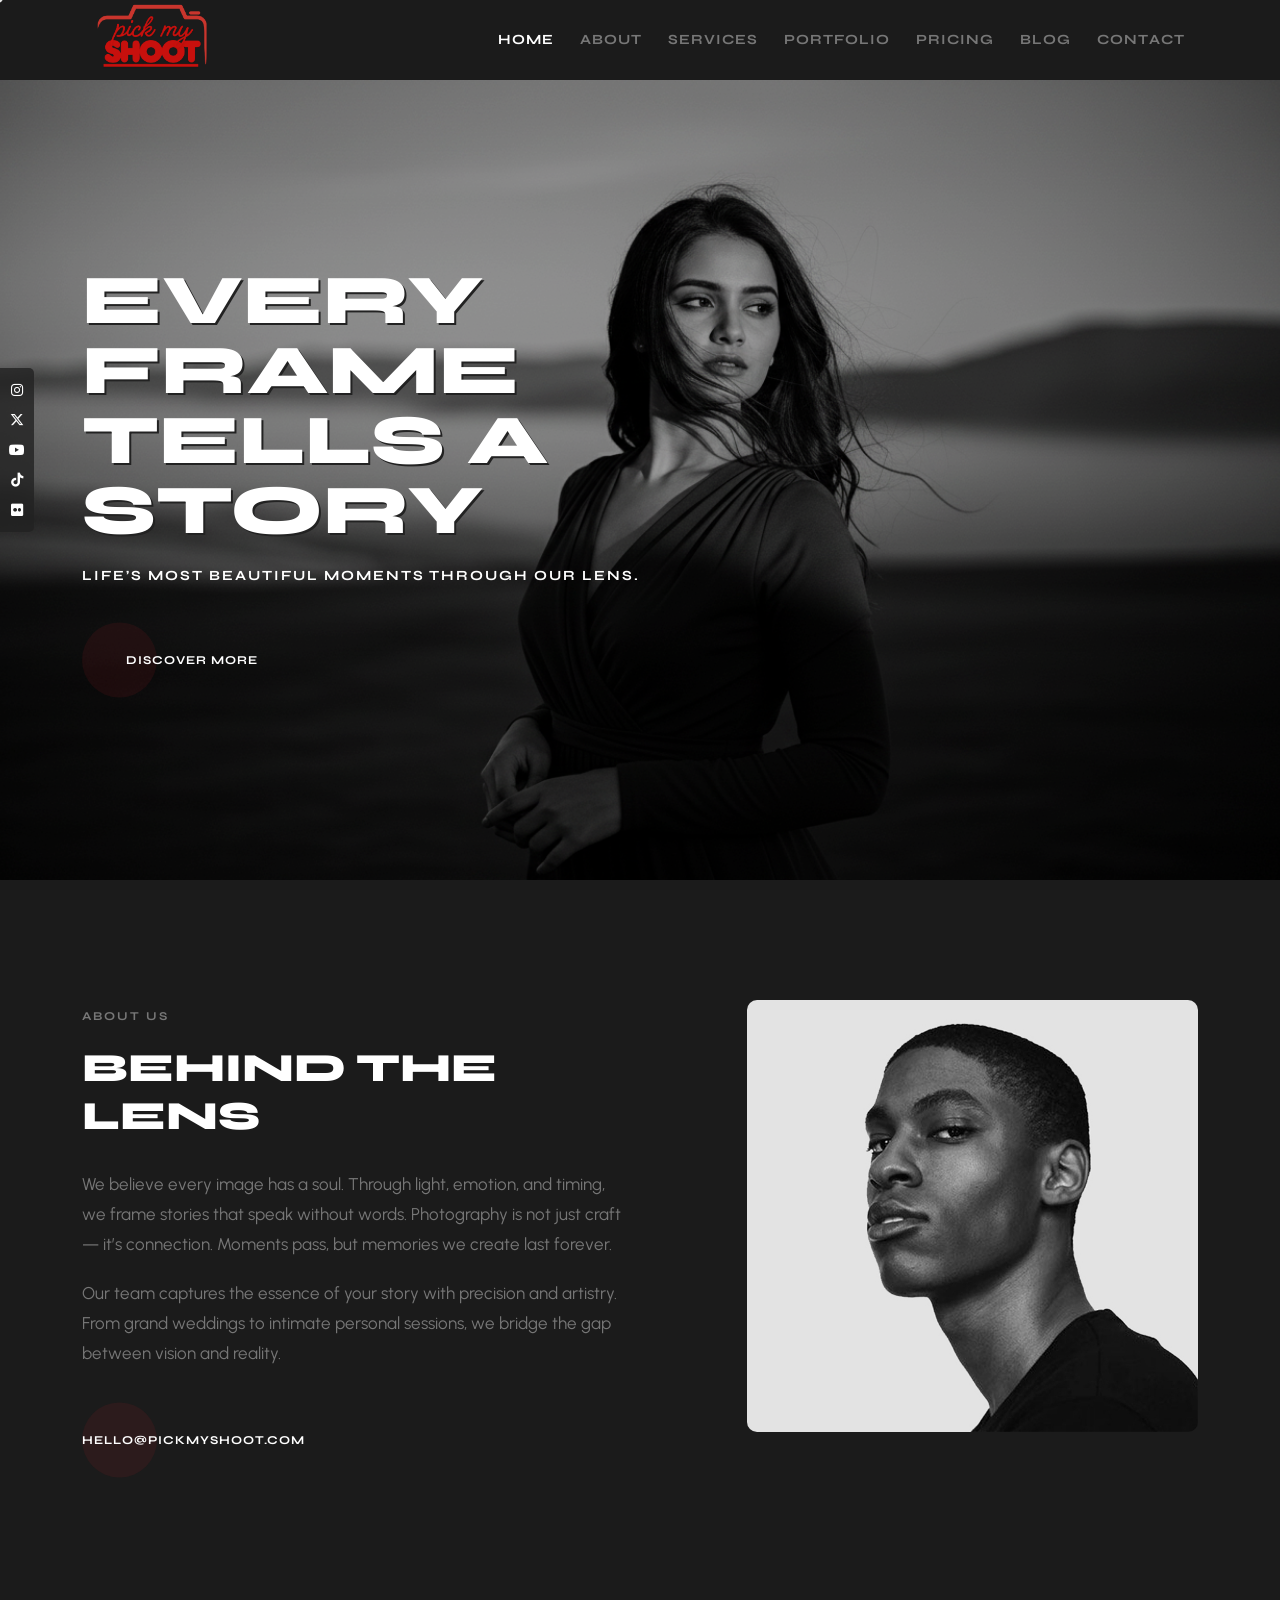
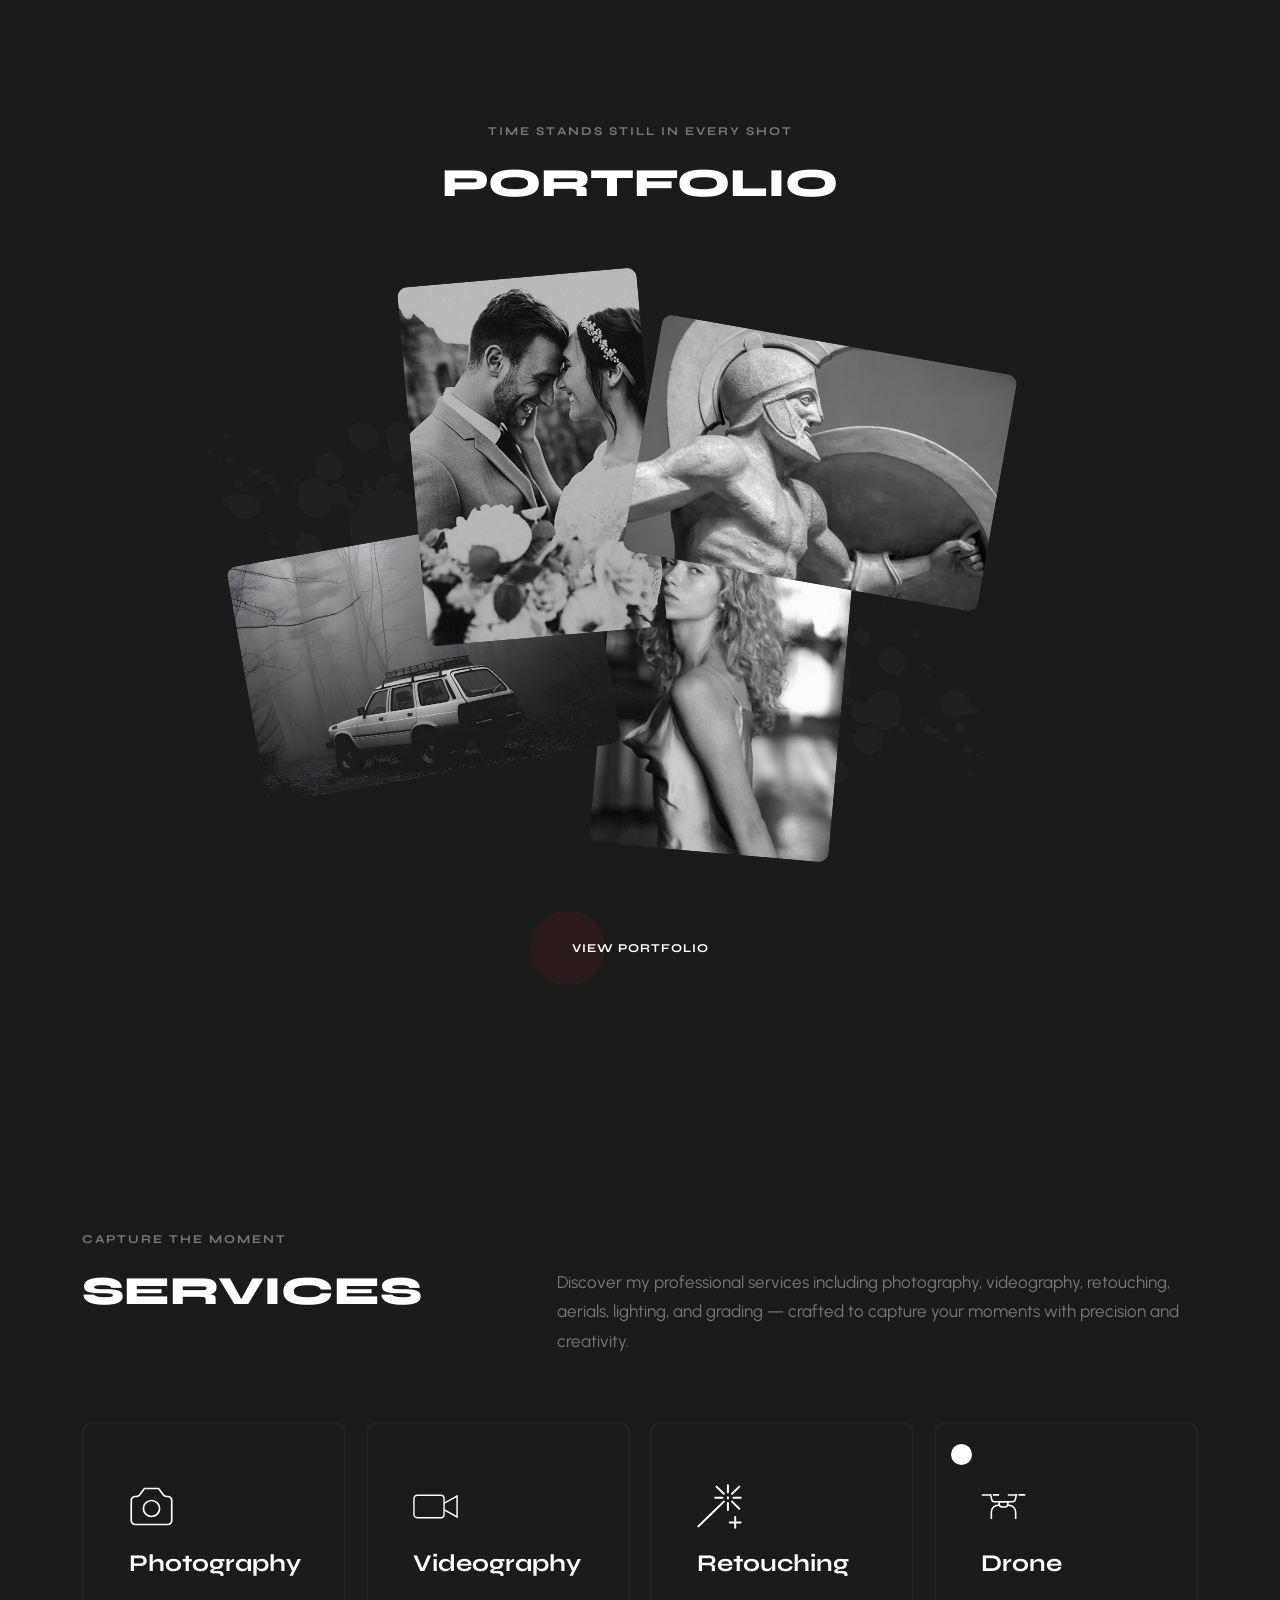
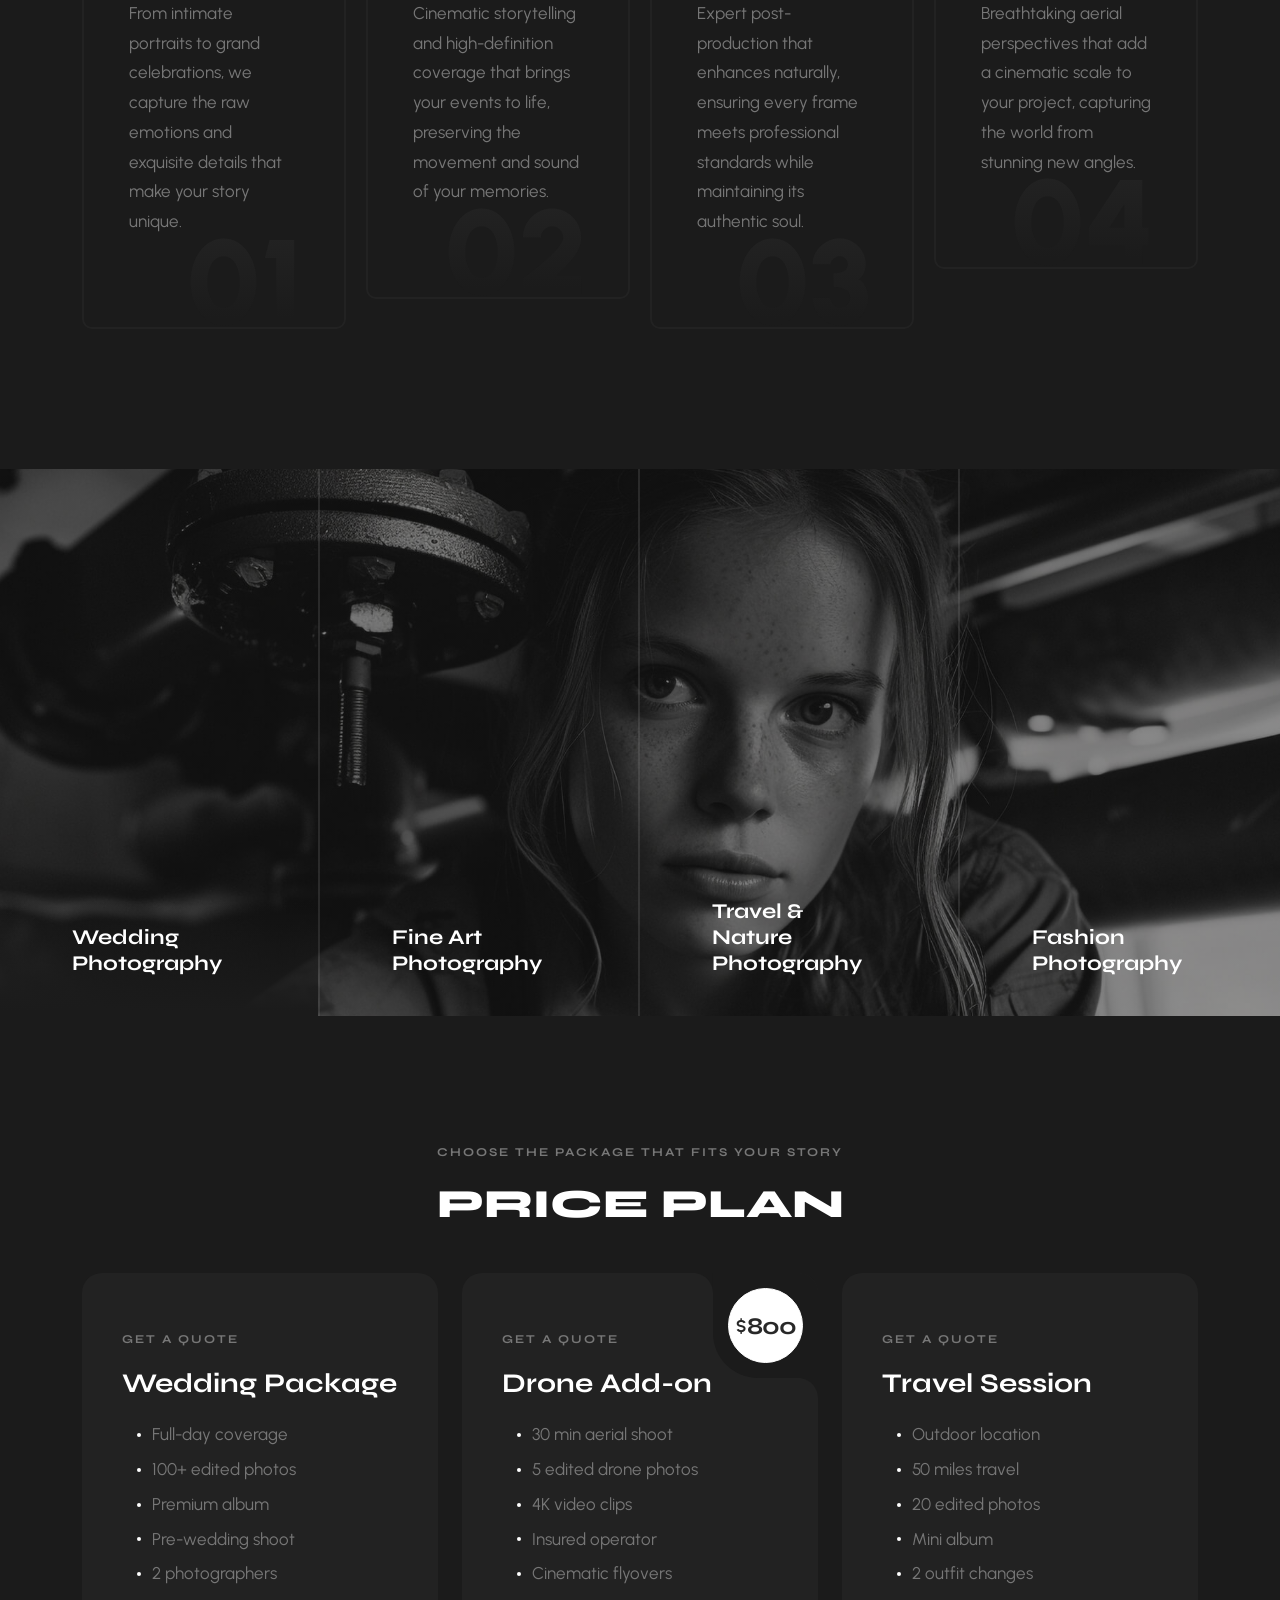
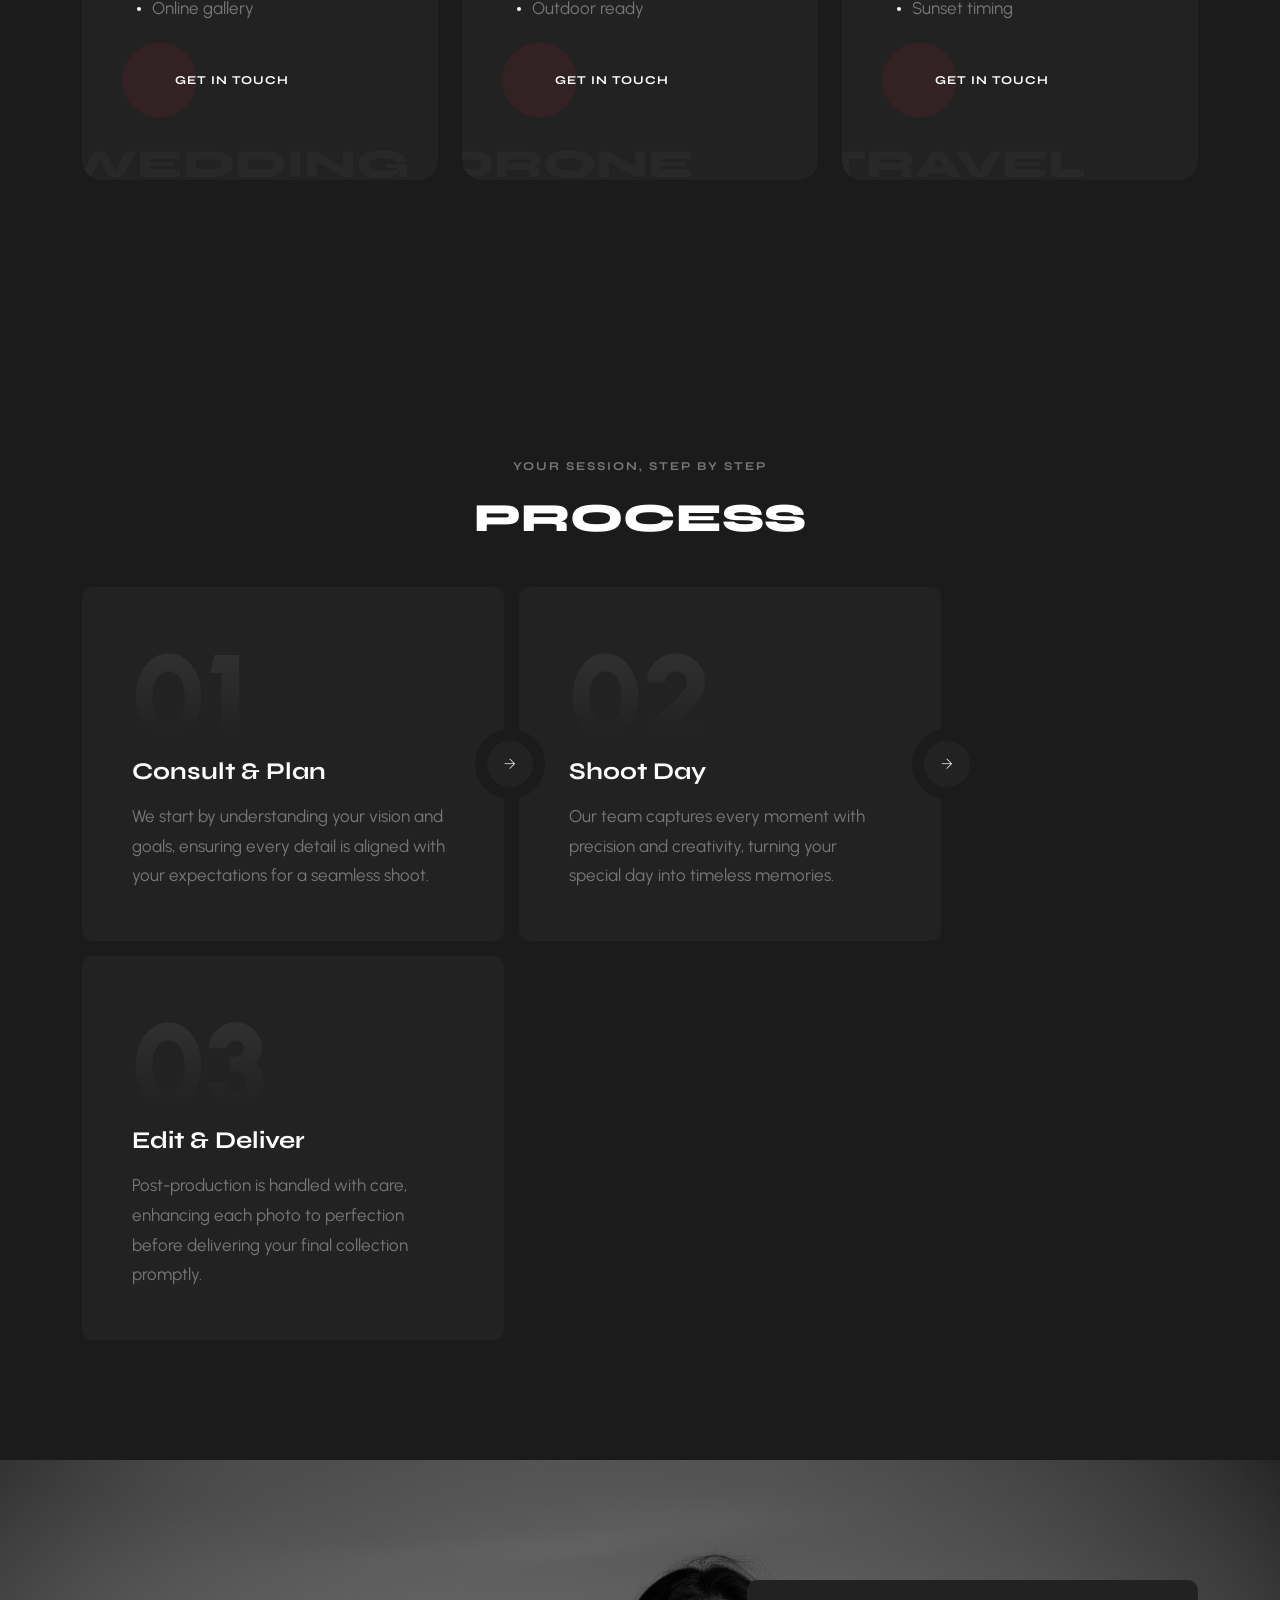
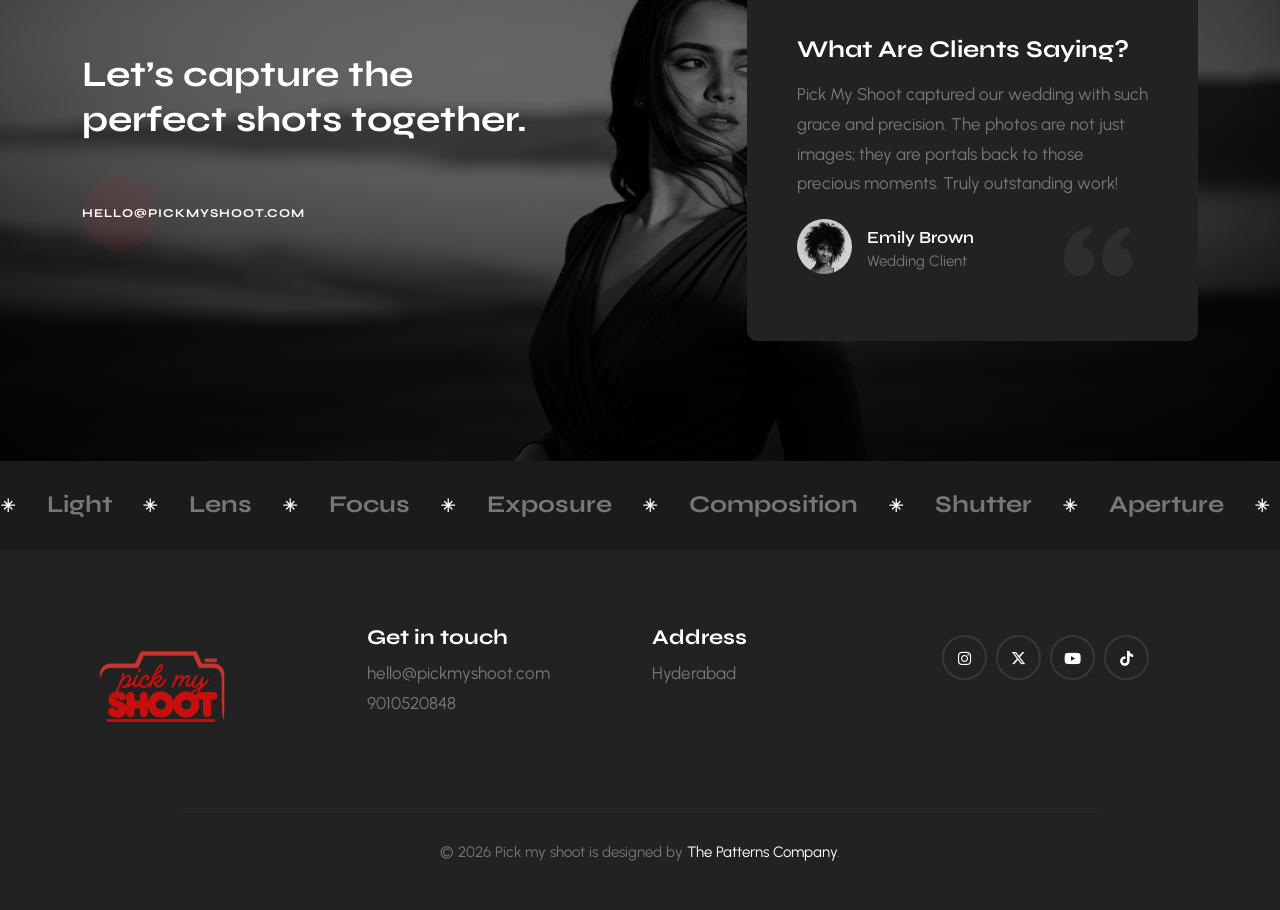
==== commit a3568b2d: "d" ====
--- a/index.html
+++ b/index.html
@@ -7,9 +7,10 @@
     <meta name="viewport" content="width=device-width, initial-scale=1">
     <title>Pick My Shoot - Photography Portfolio</title>
     <meta name="description"
-        content="Pick My Shoot is a modern and elegant photography portfolio platform designed for creatives, photographers, and visual artists.">
-    <meta name="keywords" content="photography, portfolio, gallery, fullscreen, creative, responsive, pick my shoot">
-    
+        content="Pick My Shoot: Premium photography and cinematic videography in Hyderabad. From luxury weddings to high-end fashion, we capture your vision with artistic precision.">
+    <meta name="keywords"
+        content="professional photography Hyderabad, cinematic videography, wedding photographer, drone shoots, fashion photography, Pick My Shoot">
+
     <link rel="icon" type="image/x-icon" href="asset/logo.png">
     <link rel="preconnect" href="https://fonts.googleapis.com">
     <link rel="preconnect" href="https://fonts.gstatic.com" crossorigin="">
@@ -48,8 +49,8 @@
         <div class="container">
             <!-- Logo -->
             <div class="logo-wrapper">
-                <a class="logo" href="index.html"><img src="asset/logo.png" class="logo-img" alt=""></a>
-                <!-- <div class="logo"><h2>Gl<span>oo</span>m</h2></div> -->
+                <a class="logo" href="index.html"><img src="asset/logo.png" class="logo-img"
+                        alt="Pick My Shoot Logo"></a>
             </div>
             <!-- Button -->
             <button class="navbar-toggler collapsed" type="button" data-bs-toggle="collapse" data-bs-target="#navbar"
@@ -77,8 +78,8 @@
         </div>
     </nav>
     <!-- Parallax Image Header -->
-    <section class="parallax-header section-padding valign bg-img bg-imgfixed bg-img-position-left" data-overlay-dark="3"
-        data-background="assets/0000001.png">
+    <section class="parallax-header section-padding valign bg-img bg-imgfixed bg-img-position-left"
+        data-overlay-dark="3" data-background="assets/heropic.png">
         <div class="container">
             <div class="row align-items-center">
                 <div class="col-lg-8 col-md-12">
@@ -103,8 +104,8 @@
                         light, emotion, and timing, we frame stories that speak without words. Photography is not just
                         craft — it’s connection. Moments pass, but memories we create last forever. </p>
                     <p class="wow fadeInUp" data-wow-delay="0.6s"> Our team captures the essence of your story with
-                        precision and artistry. Whether it's a wedding, a corporate event, or a personal shoot, we bring
-                        your vision to life. </p>
+                        precision and artistry. From grand weddings to intimate personal sessions, we bridge the gap
+                        between vision and reality. </p>
                     <div class="btn-wrap wow fadeInUp text-left mt-30 mb-30" data-wow-delay="0.9s">
                         <div class="btn-link"> <a href="mailto:hello@pickmyshoot.com">hello@pickmyshoot.com</a> <span
                                 class="btn-block color1 animation-bounce"></span> </div>
@@ -179,50 +180,50 @@
                 <div class="col-md-12">
                     <div class="owl-carousel owl-theme">
                         <div class="item">
-                            <a href="services-page.html"> <img src="images/icon-1.svg" alt="">
+                            <a href="services.html"> <img src="images/icon-1.svg" alt="">
                                 <h5>Photography</h5>
-                                <p>We capture your story with artistic vision and professional precision, turning every
-                                    moment into timeless visual memories.</p>
+                                <p>From intimate portraits to grand celebrations, we capture the raw emotions and
+                                    exquisite details that make your story unique.</p>
                                 <div class="numb">01</div>
                             </a>
                         </div>
                         <div class="item">
-                            <a href="services-page.html"> <img src="images/icon-2.svg" alt="">
+                            <a href="services.html"> <img src="images/icon-2.svg" alt="">
                                 <h5>Videography</h5>
-                                <p>We capture your story with artistic vision and professional precision, turning every
-                                    moment into timeless visual memories.</p>
+                                <p>Cinematic storytelling and high-definition coverage that brings your events to life,
+                                    preserving the movement and sound of your memories.</p>
                                 <div class="numb">02</div>
                             </a>
                         </div>
                         <div class="item">
-                            <a href="services-page.html"> <img src="images/icon-3.svg" alt="">
+                            <a href="services.html"> <img src="images/icon-3.svg" alt="">
                                 <h5>Retouching</h5>
-                                <p>We capture your story with artistic vision and professional precision, turning every
-                                    moment into timeless visual memories.</p>
+                                <p>Expert post-production that enhances naturally, ensuring every frame meets
+                                    professional standards while maintaining its authentic soul.</p>
                                 <div class="numb">03</div>
                             </a>
                         </div>
                         <div class="item quicklinks">
-                            <a href="services-page.html"> <img src="images/icon-4.svg" alt="">
+                            <a href="services.html"> <img src="images/icon-4.svg" alt="">
                                 <h5>Drone</h5>
-                                <p>We capture your story with artistic vision and professional precision, turning every
-                                    moment into timeless visual memories.</p>
+                                <p>Breathtaking aerial perspectives that add a cinematic scale to your project,
+                                    capturing the world from stunning new angles.</p>
                                 <div class="numb">04</div>
                             </a>
                         </div>
                         <div class="item">
-                            <a href="services-page.html"> <img src="images/icon-5.svg" alt="">
+                            <a href="services.html"> <img src="images/icon-5.svg" alt="">
                                 <h5>Lighting</h5>
-                                <p>We capture your story with artistic vision and professional precision, turning every
-                                    moment into timeless visual memories.</p>
+                                <p>Masterful light manipulation that creates depth, mood, and focus, highlighting
+                                    subjects in the most flattering and artistic way.</p>
                                 <div class="numb">05</div>
                             </a>
                         </div>
                         <div class="item">
-                            <a href="services-page.html"> <img src="images/icon-5.svg" alt="">
+                            <a href="services.html"> <img src="images/icon-5.svg" alt="">
                                 <h5>Grading</h5>
-                                <p>We capture your story with artistic vision and professional precision, turning every
-                                    moment into timeless visual memories.</p>
+                                <p>Professional color grading that sets the perfect tone and atmosphere for your
+                                    visuals, delivering a consistent and premium look.</p>
                                 <div class="numb">06</div>
                             </a>
                         </div>
@@ -313,8 +314,8 @@
                             </div>
                         </div>
                         <div class="numb">Wedding</div>
-                        <a data-bs-toggle="modal" data-bs-target="#exampleModal" data-bs-whatever="@mdo" href="#0"
-                            class="rmore">
+                        <a data-bs-toggle="modal" data-bs-target="#exampleModal" data-bs-whatever="Contact"
+                            href="contact.html" class="rmore">
                             <div class="arrow"> <span>$</span>900</div>
                             <div class="br-left-top">
                                 <svg viewBox="0 0 11 11" fill="none" xmlns="http://www.w3.org/2000/svg"
@@ -354,8 +355,8 @@
                             </div>
                         </div>
                         <div class="numb">Drone</div>
-                        <a data-bs-toggle="modal" data-bs-target="#exampleModal" data-bs-whatever="@mdo" href="#0"
-                            class="rmore active">
+                        <a data-bs-toggle="modal" data-bs-target="#exampleModal" data-bs-whatever="Contact"
+                            href="contact.html" class="rmore active">
                             <div class="arrow"> <span>$</span>800</div>
                             <div class="br-left-top">
                                 <svg viewBox="0 0 11 11" fill="none" xmlns="http://www.w3.org/2000/svg"
@@ -395,8 +396,8 @@
                             </div>
                         </div>
                         <div class="numb">Travel</div>
-                        <a data-bs-toggle="modal" data-bs-target="#exampleModal" data-bs-whatever="@mdo" href="#0"
-                            class="rmore">
+                        <a data-bs-toggle="modal" data-bs-target="#exampleModal" data-bs-whatever="Contact"
+                            href="contact.html" class="rmore">
                             <div class="arrow"> <span>$</span>700</div>
                             <div class="br-left-top">
                                 <svg viewBox="0 0 11 11" fill="none" xmlns="http://www.w3.org/2000/svg"
@@ -464,7 +465,7 @@
     <!-- Testiominals -->
     <section id="testimonials" class="testimonials">
         <div class="background bg-img bg-imgfixed section-padding" data-overlay-dark="5"
-            data-background="assets/0000001.png">
+            data-background="assets/heropic.png">
             <div class="container">
                 <div class="row align-items-center">
                     <!-- Work together -->
@@ -481,26 +482,26 @@
                             <h5>What Are Clients Saying?</h5>
                             <div class="owl-carousel owl-theme">
                                 <div class="item">
-                                    <p>Working with Pick My Shoot was an unforgettable experience. Their attention to
-                                        detail and
-                                        creative vision brought our special day to life in the most beautiful way.</p>
+                                    <p>Pick My Shoot captured our wedding with such grace and precision. The photos are
+                                        not just images; they are portals back to those precious moments. Truly
+                                        outstanding work!</p>
                                     <span class="quote"><img src="images/quot.png" alt="" loading="lazy"></span>
                                     <div class="info">
                                         <div class="author-img"> <img src="images/1_1.jpg" alt="" loading="lazy"> </div>
                                         <div class="cont">
-                                            <h6>Emily Brown</h6> <span>Customer</span>
+                                            <h6>Emily Brown</h6> <span>Wedding Client</span>
                                         </div>
                                     </div>
                                 </div>
                                 <div class="item">
-                                    <p>Working with Pick My Shoot was an unforgettable experience. Their attention to
-                                        detail and
-                                        creative vision brought our special day to life in the most beautiful way.</p>
+                                    <p>The cinematic drone work they did for our real estate project exceeded all
+                                        expectations. Professional, creative, and highly responsive. Highly recommended
+                                        for any visual project.</p>
                                     <span class="quote"><img src="images/quot.png" alt="" loading="lazy"></span>
                                     <div class="info">
                                         <div class="author-img"> <img src="images/2_1.jpg" alt="" loading="lazy"> </div>
                                         <div class="cont">
-                                            <h6>Jason White</h6> <span>Customer</span>
+                                            <h6>Jason White</h6> <span>Business Owner</span>
                                         </div>
                                     </div>
                                 </div>
@@ -523,7 +524,7 @@
                         src="images/asterisk-icon.svg" alt="" loading="lazy">Aperture</span> <span><img
                         src="images/asterisk-icon.svg" alt="" loading="lazy">Contrast</span> <span><img
                         src="images/asterisk-icon.svg" alt="" loading="lazy">Frame</span> <span><img
-                        src="images/asterisk-icon.svg" alt="" loading="lazy">Portrai</span> <span><img
+                        src="images/asterisk-icon.svg" alt="" loading="lazy">Portrait</span> <span><img
                         src="images/asterisk-icon.svg" alt="" loading="lazy">Capture</span> <span><img
                         src="images/asterisk-icon.svg" alt="" loading="lazy">Moment</span> <span><img
                         src="images/asterisk-icon.svg" alt="" loading="lazy">Perspective</span> <span><img
@@ -538,7 +539,7 @@
                         src="images/asterisk-icon.svg" alt="" loading="lazy">Aperture</span> <span><img
                         src="images/asterisk-icon.svg" alt="" loading="lazy">Contrast</span> <span><img
                         src="images/asterisk-icon.svg" alt="" loading="lazy">Frame</span> <span><img
-                        src="images/asterisk-icon.svg" alt="" loading="lazy">Portrai</span> <span><img
+                        src="images/asterisk-icon.svg" alt="" loading="lazy">Portrait</span> <span><img
                         src="images/asterisk-icon.svg" alt="" loading="lazy">Capture</span> <span><img
                         src="images/asterisk-icon.svg" alt="" loading="lazy">Moment</span> <span><img
                         src="images/asterisk-icon.svg" alt="" loading="lazy">Perspective</span> <span><img
@@ -572,8 +573,8 @@
             </div>
             <div class="row justify-content-center">
                 <div class="col-md-10 text-center">
-                    <p class="mb-0 copyright">© 2026 Pick my shoot is designed by <a href="https://thepatternscompany.com/"
-                            target="_blank">The Patterns Company</a>.</p>
+                    <p class="mb-0 copyright">© 2026 Pick my shoot is designed by <a
+                            href="https://thepatternscompany.com/" target="_blank">The Patterns Company</a>.</p>
                 </div>
             </div>
         </div>
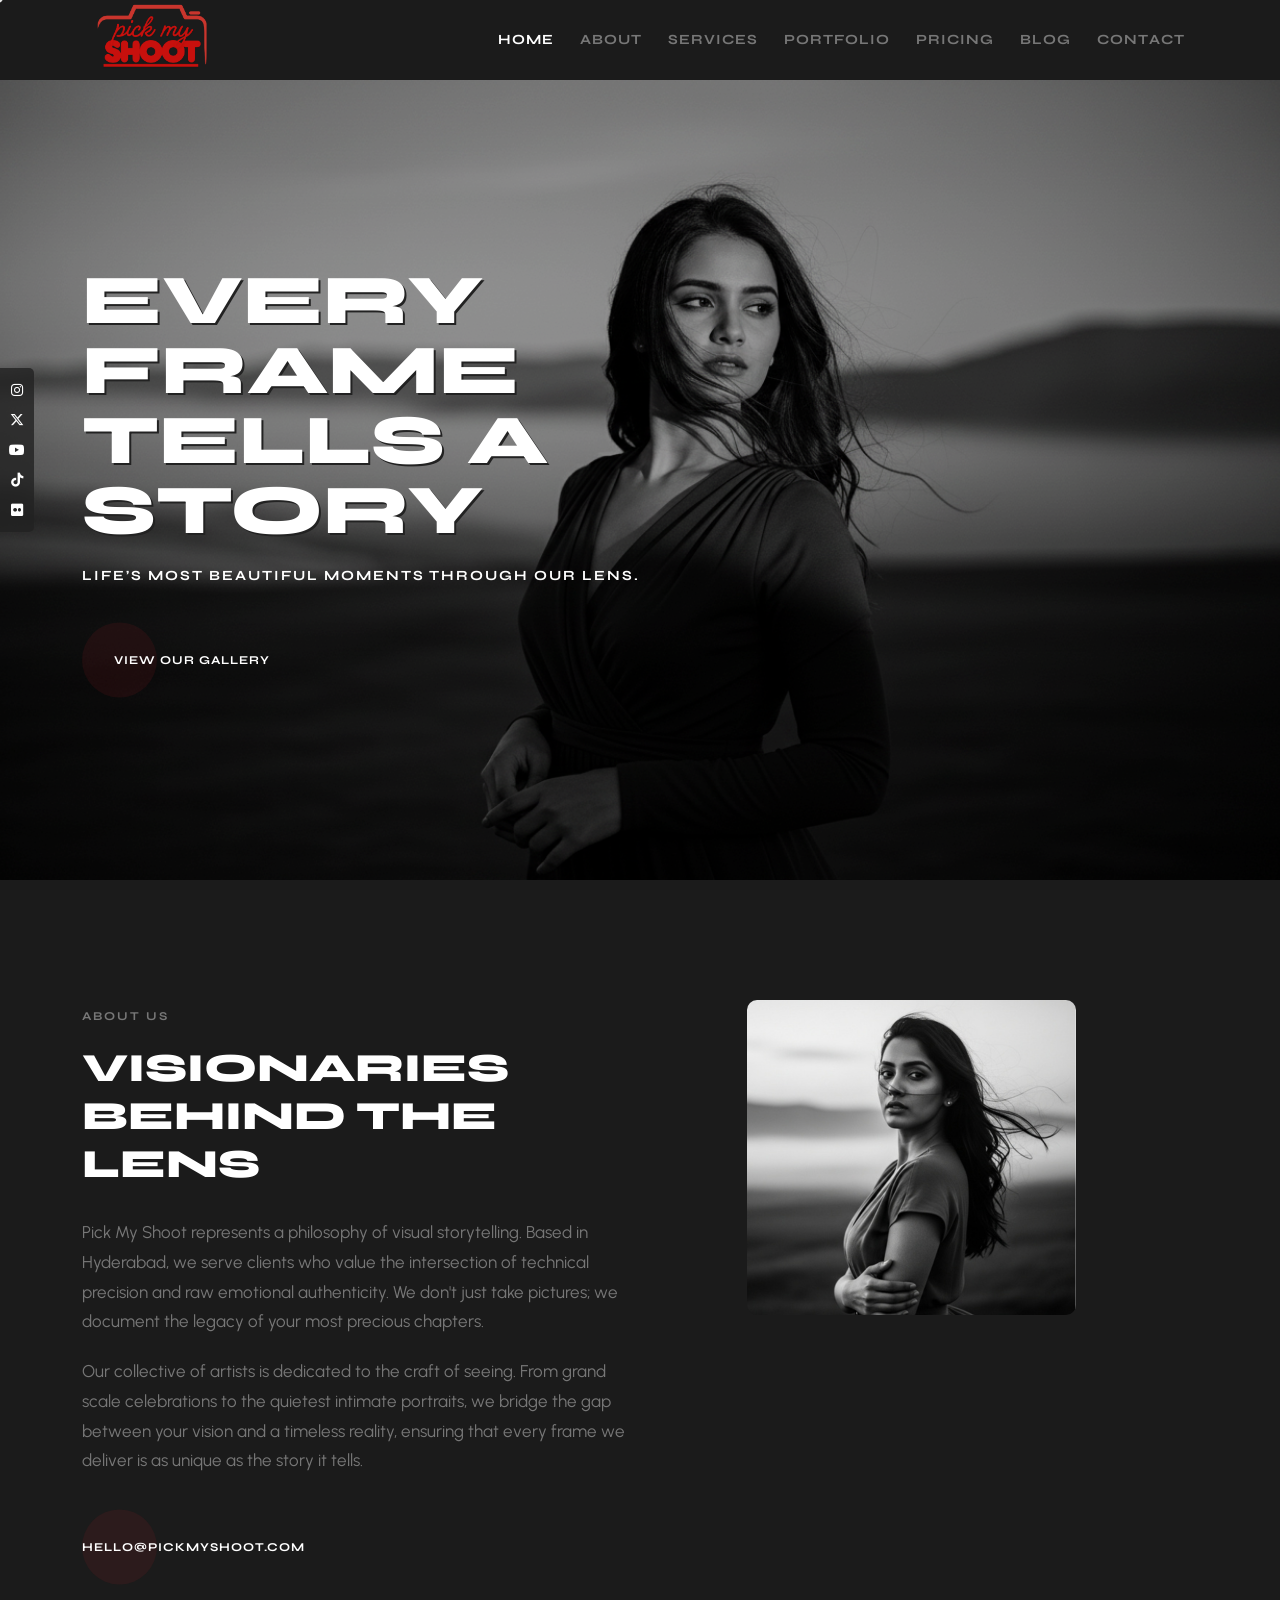
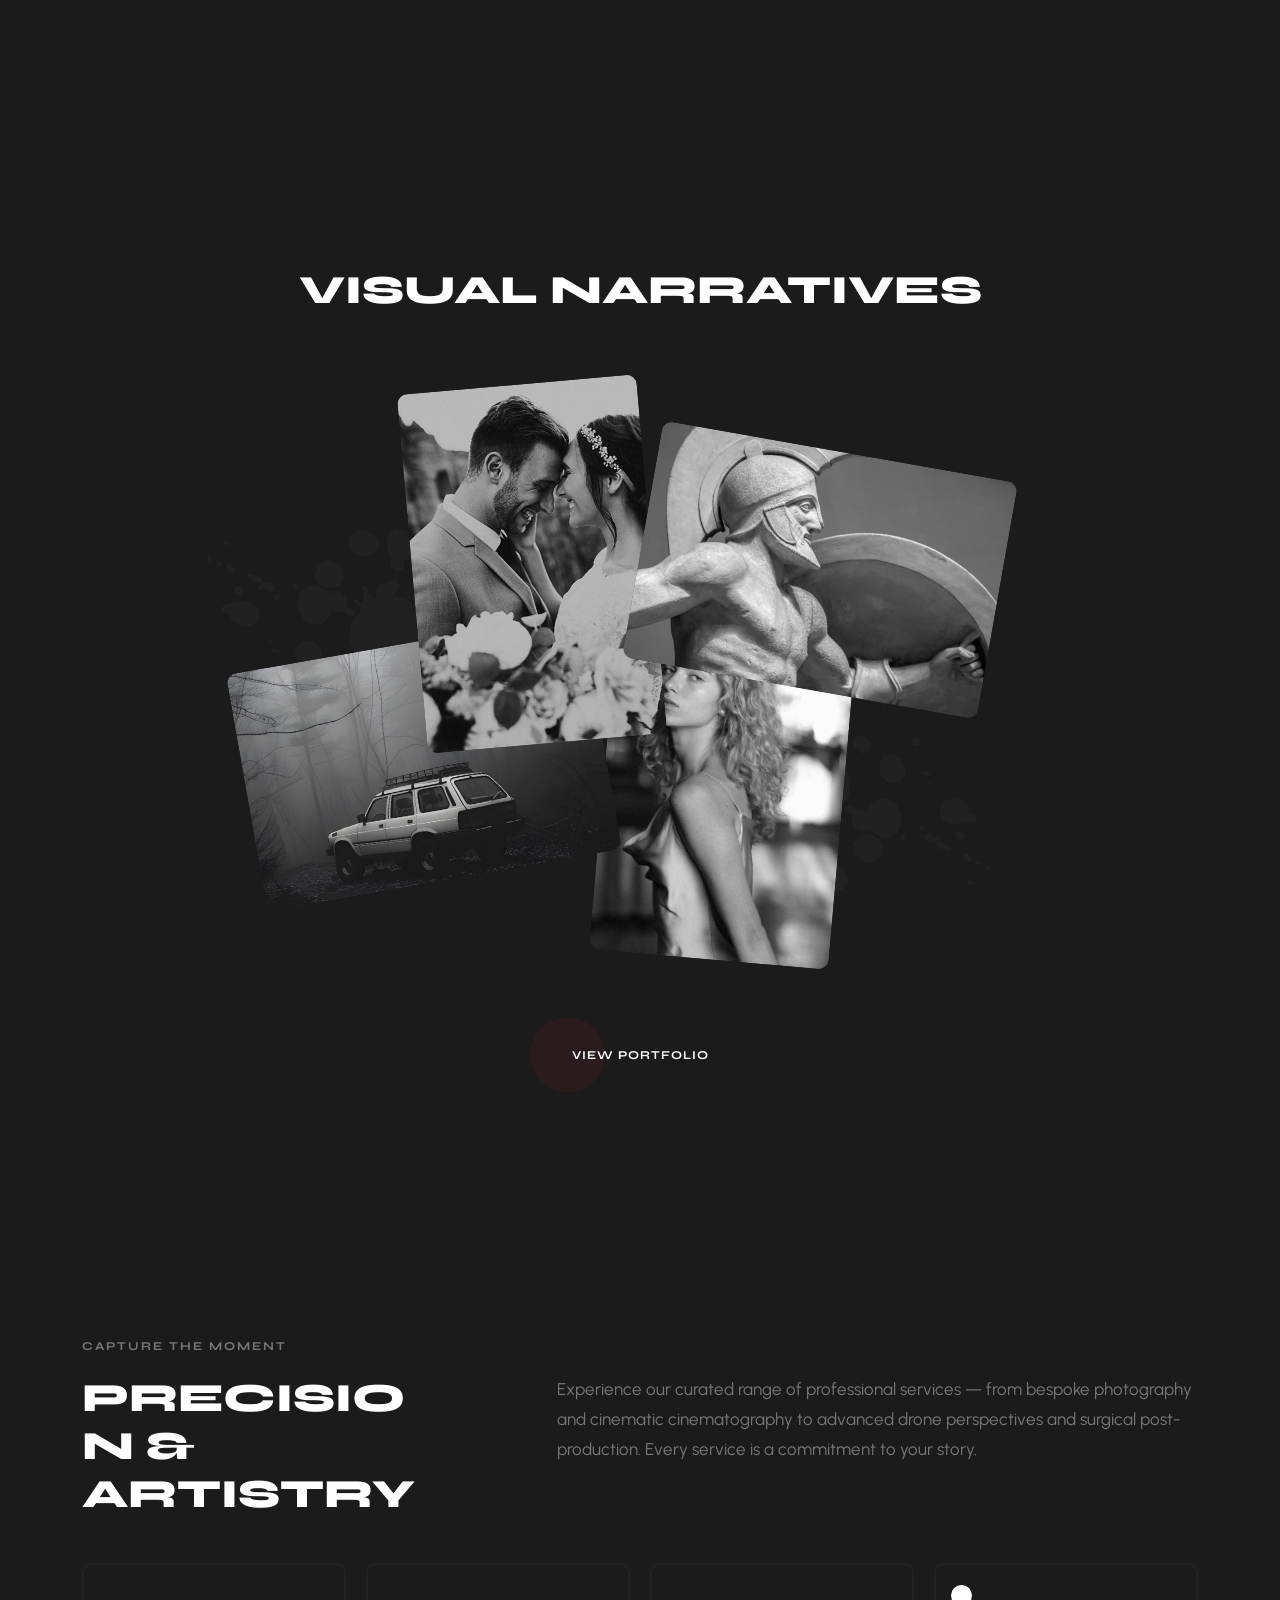
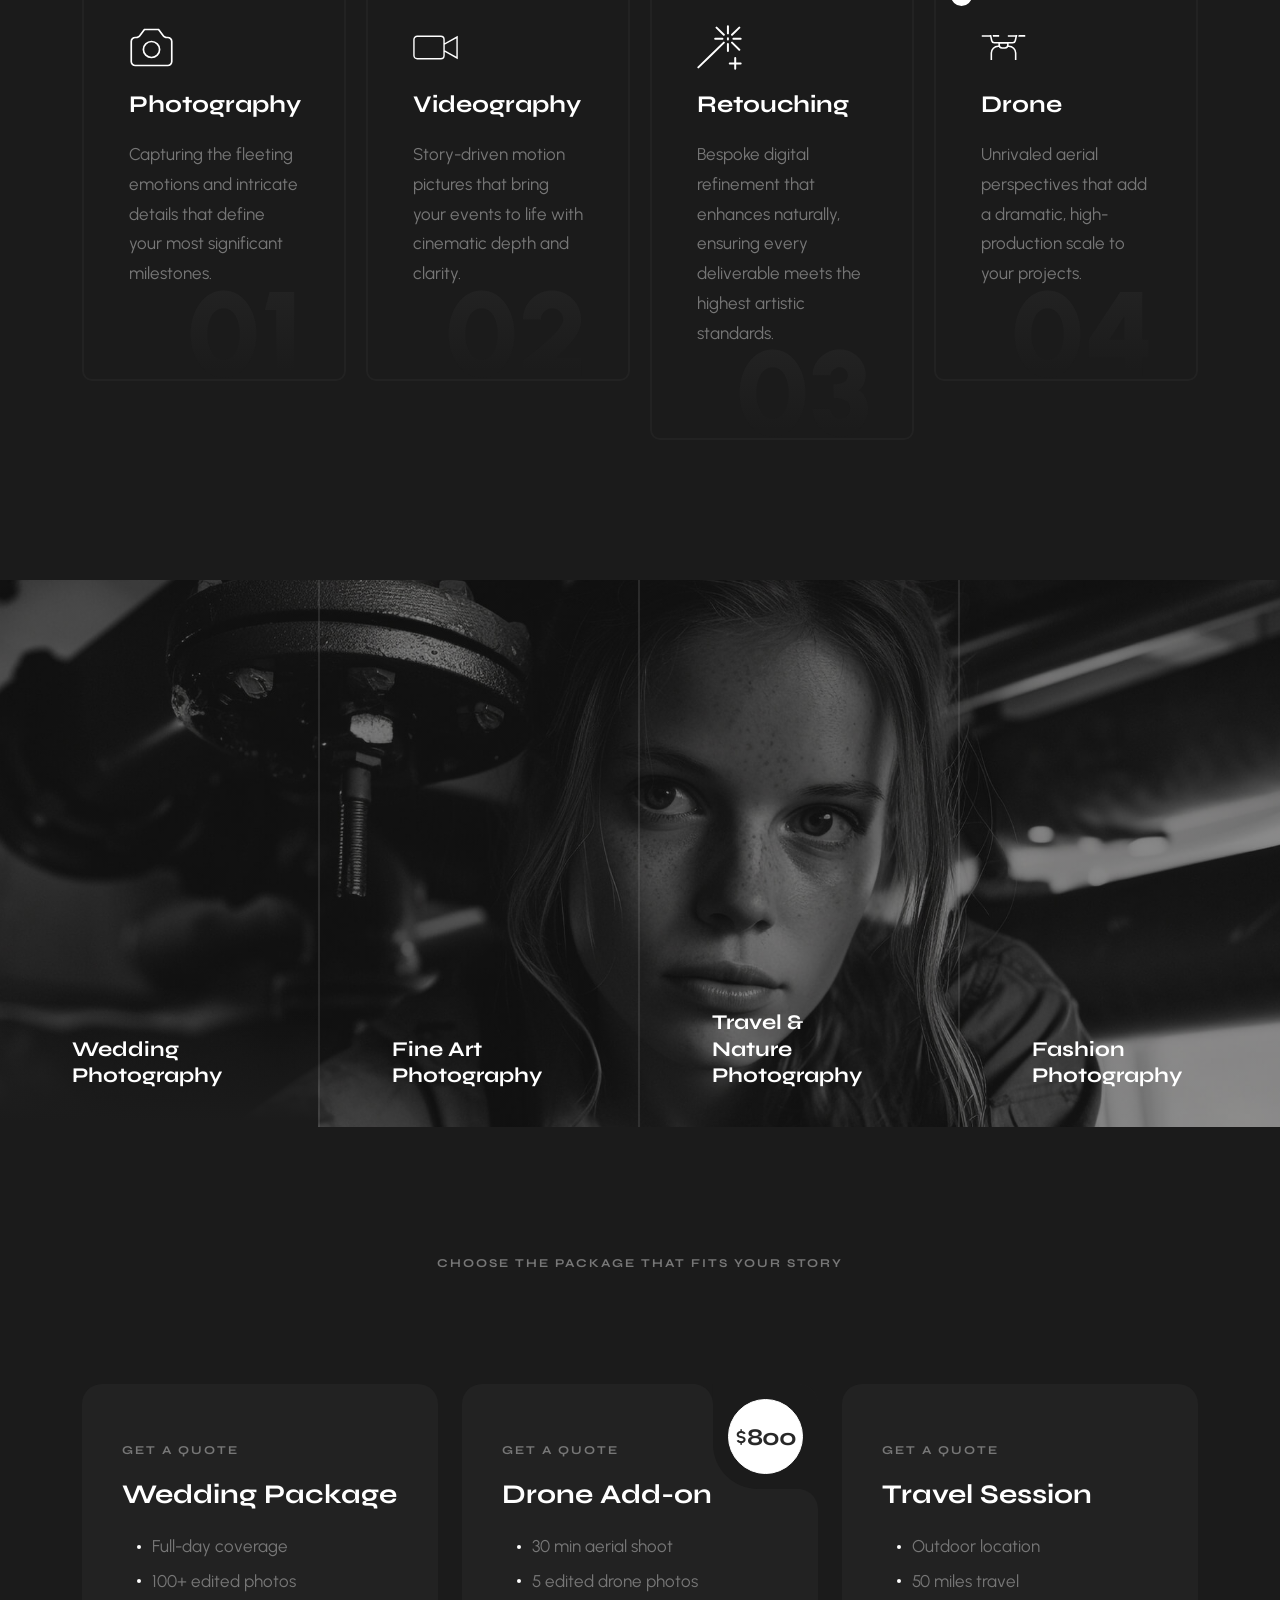
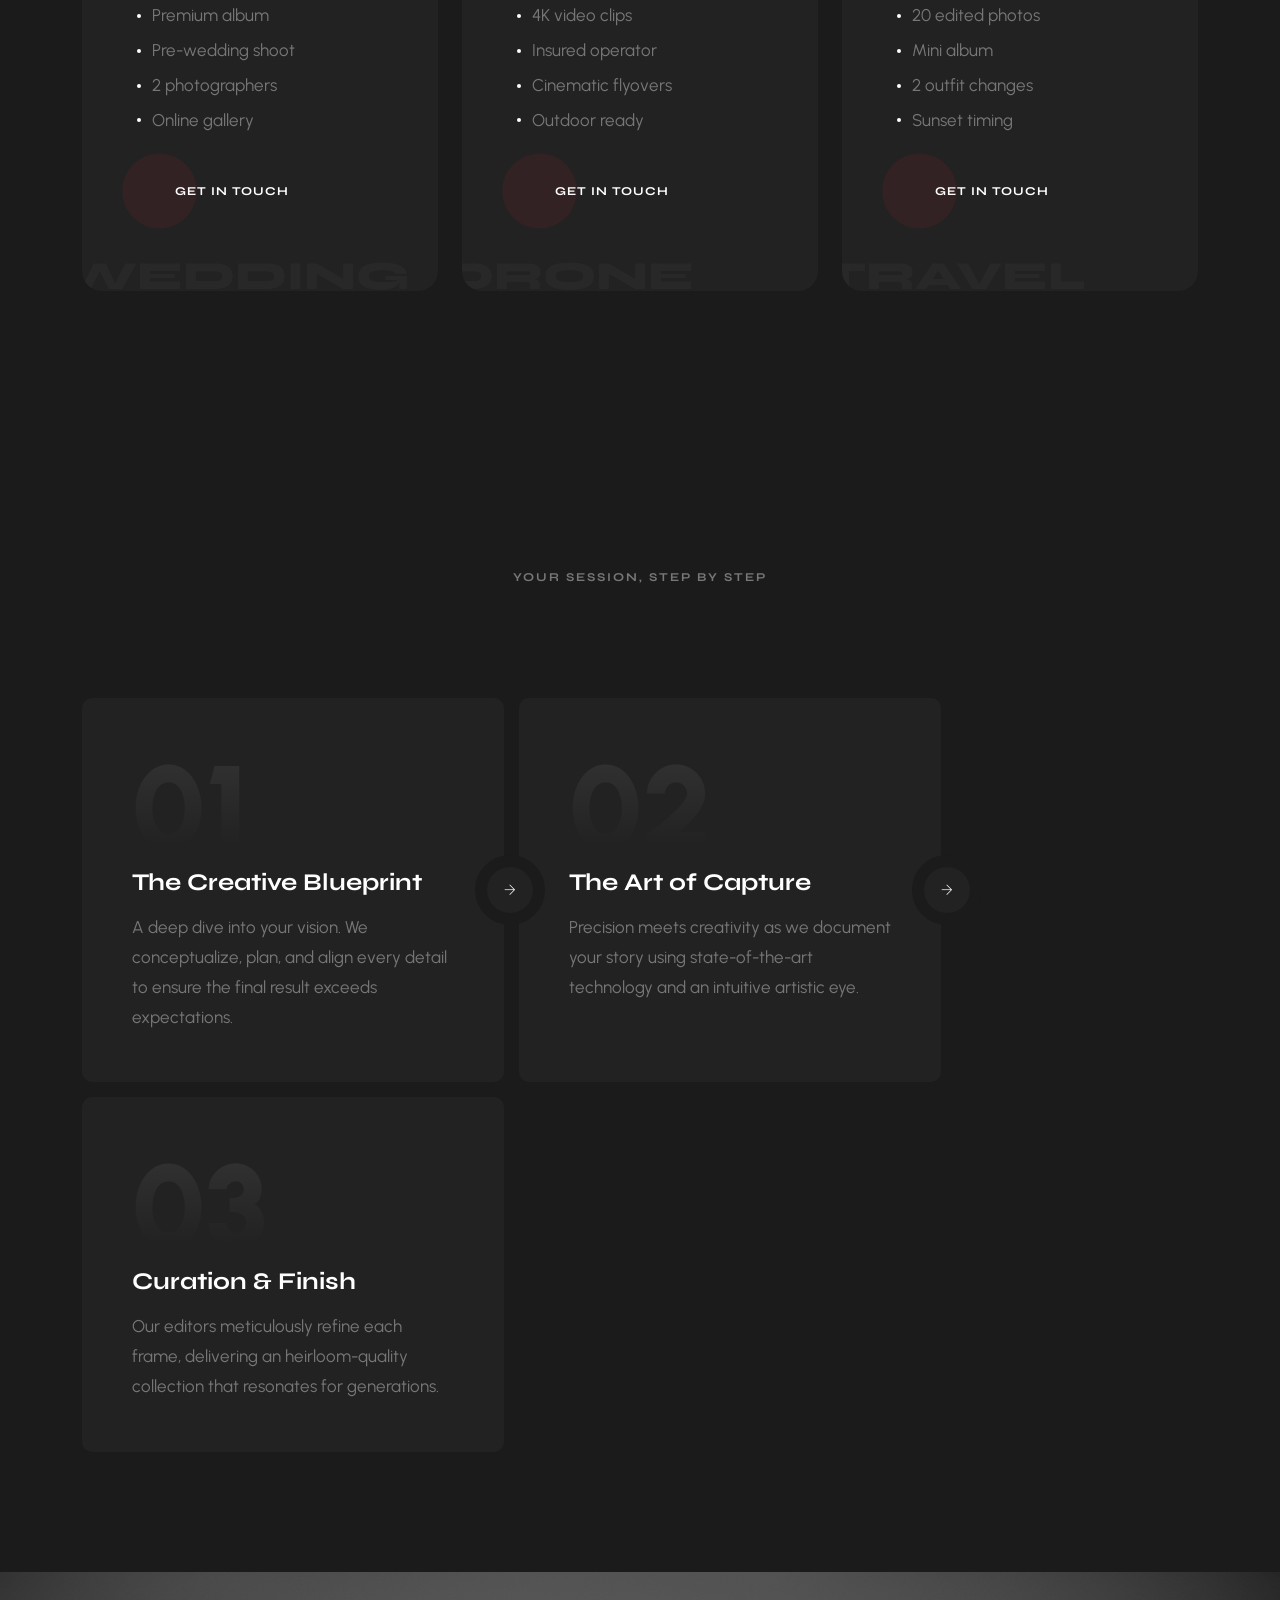
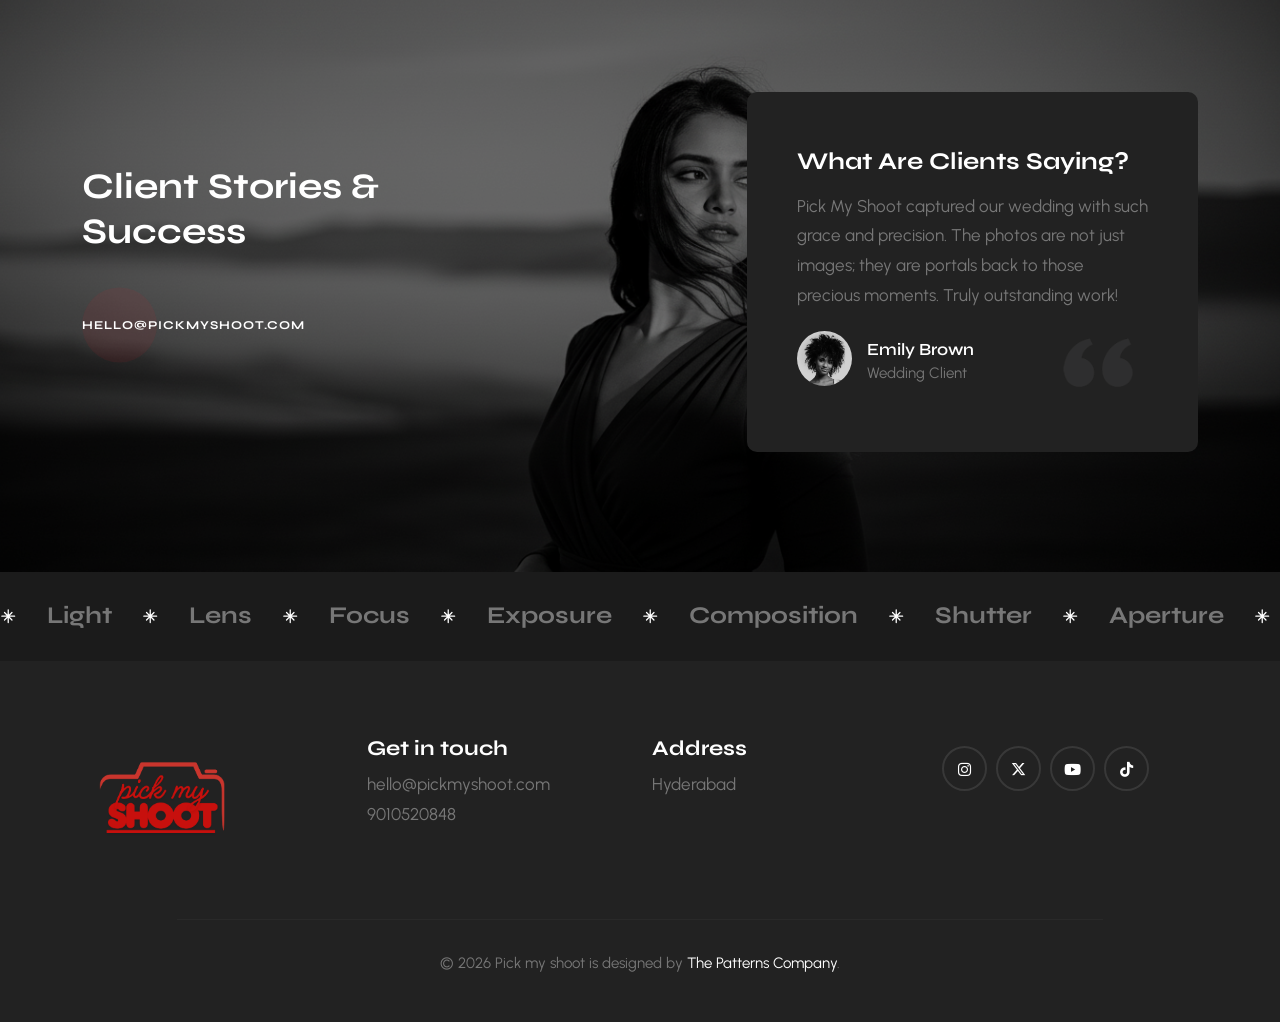
==== commit 0983addd: "abouthero.png" ====
--- a/index.html
+++ b/index.html
@@ -86,7 +86,7 @@
                     <h1>Every frame tells a story</h1>
                     <h6 class="wow" data-splitting="">Life’s most beautiful moments through our lens.</h6>
                     <div class="btn-wrap mt-30">
-                        <div class="btn-link"> <a href="portfolio.html">Discover more</a> <span
+                        <div class="btn-link"> <a href="portfolio.html">View Our Gallery</a> <span
                                 class="btn-block color1 animation-bounce"></span> </div>
                     </div>
                 </div>
@@ -99,20 +99,16 @@
             <div class="row">
                 <div class="col-md-6">
                     <h6 class="wow" data-splitting="">About Us</h6>
-                    <h1 class="wow" data-splitting="">Behind the lens</h1>
-                    <p class="mt-30 wow fadeInUp" data-wow-delay="0.3s"> We believe every image has a soul. Through
-                        light, emotion, and timing, we frame stories that speak without words. Photography is not just
-                        craft — it’s connection. Moments pass, but memories we create last forever. </p>
-                    <p class="wow fadeInUp" data-wow-delay="0.6s"> Our team captures the essence of your story with
-                        precision and artistry. From grand weddings to intimate personal sessions, we bridge the gap
-                        between vision and reality. </p>
+                    <h1 class="wow" data-splitting="">Visionaries behind the lens</h1>
+                    <p class="mt-30 wow fadeInUp" data-wow-delay="0.3s"> Pick My Shoot represents a philosophy of visual storytelling. Based in Hyderabad, we serve clients who value the intersection of technical precision and raw emotional authenticity. We don't just take pictures; we document the legacy of your most precious chapters. </p>
+                    <p class="wow fadeInUp" data-wow-delay="0.6s"> Our collective of artists is dedicated to the craft of seeing. From grand scale celebrations to the quietest intimate portraits, we bridge the gap between your vision and a timeless reality, ensuring that every frame we deliver is as unique as the story it tells. </p>
                     <div class="btn-wrap wow fadeInUp text-left mt-30 mb-30" data-wow-delay="0.9s">
                         <div class="btn-link"> <a href="mailto:hello@pickmyshoot.com">hello@pickmyshoot.com</a> <span
                                 class="btn-block color1 animation-bounce"></span> </div>
                     </div>
                 </div>
                 <div class="col-md-5 offset-md-1">
-                    <div class="reveal-effect"> <img src="images/about.jpg" class="img-fluid br-10px"
+                    <div class="reveal-effect"> <img src="assets/abouthero.png" class="img-fluid br-10px"
                             alt="Pick My Shoot" loading="lazy"> </div>
                 </div>
             </div>
@@ -123,8 +119,8 @@
         <div class="container">
             <div class="row justify-content-center mb-60">
                 <div class="col-md-12 text-center">
-                    <h6 class="wow" data-splitting="">Time stands still in every shot</h6>
-                    <h1 class="wow" data-splitting="">Portfolio</h1>
+                    <h6 class="wow" data-splitting="">Timeless moments, expertly framed</h6>
+                    <h1 class="wow" data-splitting="">Visual Narratives</h1>
                 </div>
             </div>
             <div class="row">
@@ -168,12 +164,10 @@
             <div class="row mb-45">
                 <div class="col-md-4">
                     <h6 class="wow" data-splitting="">Capture the Moment</h6>
-                    <h1 class="wow" data-splitting="">Services</h1>
+                    <h1 class="wow" data-splitting="">Precision & Artistry</h1>
                 </div>
                 <div class="col-md-7 offset-md-1 mt-45">
-                    <p class="wow fadeInUp" data-wow-delay=".6s">Discover my professional services including
-                        photography, videography, retouching, aerials, lighting, and grading — crafted to capture your
-                        moments with precision and creativity.</p>
+                    <p class="wow fadeInUp" data-wow-delay=".6s">Experience our curated range of professional services — from bespoke photography and cinematic cinematography to advanced drone perspectives and surgical post-production. Every service is a commitment to your story.</p>
                 </div>
             </div>
             <div class="row">
@@ -182,48 +176,42 @@
                         <div class="item">
                             <a href="services.html"> <img src="images/icon-1.svg" alt="">
                                 <h5>Photography</h5>
-                                <p>From intimate portraits to grand celebrations, we capture the raw emotions and
-                                    exquisite details that make your story unique.</p>
+                                 <p>Capturing the fleeting emotions and intricate details that define your most significant milestones.</p>
                                 <div class="numb">01</div>
                             </a>
                         </div>
                         <div class="item">
                             <a href="services.html"> <img src="images/icon-2.svg" alt="">
                                 <h5>Videography</h5>
-                                <p>Cinematic storytelling and high-definition coverage that brings your events to life,
-                                    preserving the movement and sound of your memories.</p>
+                                <p>Story-driven motion pictures that bring your events to life with cinematic depth and clarity.</p>
                                 <div class="numb">02</div>
                             </a>
                         </div>
                         <div class="item">
                             <a href="services.html"> <img src="images/icon-3.svg" alt="">
                                 <h5>Retouching</h5>
-                                <p>Expert post-production that enhances naturally, ensuring every frame meets
-                                    professional standards while maintaining its authentic soul.</p>
+                                <p>Bespoke digital refinement that enhances naturally, ensuring every deliverable meets the highest artistic standards.</p>
                                 <div class="numb">03</div>
                             </a>
                         </div>
                         <div class="item quicklinks">
                             <a href="services.html"> <img src="images/icon-4.svg" alt="">
                                 <h5>Drone</h5>
-                                <p>Breathtaking aerial perspectives that add a cinematic scale to your project,
-                                    capturing the world from stunning new angles.</p>
+                                <p>Unrivaled aerial perspectives that add a dramatic, high-production scale to your projects.</p>
                                 <div class="numb">04</div>
                             </a>
                         </div>
                         <div class="item">
                             <a href="services.html"> <img src="images/icon-5.svg" alt="">
                                 <h5>Lighting</h5>
-                                <p>Masterful light manipulation that creates depth, mood, and focus, highlighting
-                                    subjects in the most flattering and artistic way.</p>
+                                <p>Masterful manipulation of light and shadow to create mood, focus, and a signature visual atmosphere.</p>
                                 <div class="numb">05</div>
                             </a>
                         </div>
                         <div class="item">
                             <a href="services.html"> <img src="images/icon-5.svg" alt="">
                                 <h5>Grading</h5>
-                                <p>Professional color grading that sets the perfect tone and atmosphere for your
-                                    visuals, delivering a consistent and premium look.</p>
+                                <p>Professional color science that establishes a consistent, premium, and cinematic tone for your visuals.</p>
                                 <div class="numb">06</div>
                             </a>
                         </div>
@@ -291,7 +279,7 @@
             <div class="row justify-content-center mb-45">
                 <div class="col-md-12 text-center">
                     <h6 class="wow" data-splitting="">Choose the package that fits your story</h6>
-                    <h1 class="wow" data-splitting="">Price plan</h1>
+                    <h1 class="wow" data-splitting="">Investment Tiers</h1>
                 </div>
             </div>
             <div class="row">
@@ -427,7 +415,7 @@
             <div class="row">
                 <div class="col-md-12 mb-45 text-center">
                     <h6 class="wow" data-splitting="">Your Session, Step by Step</h6>
-                    <h1 class="wow" data-splitting="">Process</h1>
+                    <h1 class="wow" data-splitting="">The Creative Journey</h1>
                 </div>
             </div>
             <div class="row">
@@ -436,25 +424,22 @@
                         <div class="process-item wow fadeInLeft" data-wow-delay=".2s">
                             <div class="process-step"> <span>01</span> </div>
                             <div class="process-content">
-                                <h4 class="title">Consult & Plan</h4>
-                                <p class="desc">We start by understanding your vision and goals, ensuring every detail
-                                    is aligned with your expectations for a seamless shoot.</p>
+                                <h4 class="title">The Creative Blueprint</h4>
+                                <p class="desc">A deep dive into your vision. We conceptualize, plan, and align every detail to ensure the final result exceeds expectations.</p>
                             </div>
                         </div>
                         <div class="process-item wow fadeInLeft" data-wow-delay=".4s">
                             <div class="process-step"> <span>02</span> </div>
                             <div class="process-content">
-                                <h4 class="title">Shoot Day</h4>
-                                <p class="desc">Our team captures every moment with precision and creativity, turning
-                                    your special day into timeless memories.</p>
+                                <h4 class="title">The Art of Capture</h4>
+                                <p class="desc">Precision meets creativity as we document your story using state-of-the-art technology and an intuitive artistic eye.</p>
                             </div>
                         </div>
                         <div class="process-item wow fadeInLeft" data-wow-delay=".6s">
                             <div class="process-step"> <span>03</span> </div>
                             <div class="process-content">
-                                <h4 class="title">Edit & Deliver</h4>
-                                <p class="desc">Post-production is handled with care, enhancing each photo to perfection
-                                    before delivering your final collection promptly.</p>
+                                <h4 class="title">Curation & Finish</h4>
+                                <p class="desc">Our editors meticulously refine each frame, delivering an heirloom-quality collection that resonates for generations.</p>
                             </div>
                         </div>
                     </div>
@@ -470,7 +455,7 @@
                 <div class="row align-items-center">
                     <!-- Work together -->
                     <div class="col-md-5 mb-30">
-                        <h4 class="wow" data-splitting="">Let’s capture the perfect shots together.</h4>
+                        <h4 class="wow" data-splitting="">Client Stories & Success</h4>
                         <div class="btn-wrap mt-30 text-left wow fadeInUp" data-wow-delay=".6s">
                             <div class="btn-link"><a href="mailto:hello@pickmyshoot.com">hello@pickmyshoot.com</a><span
                                     class="btn-block color3 animation-bounce"></span></div>
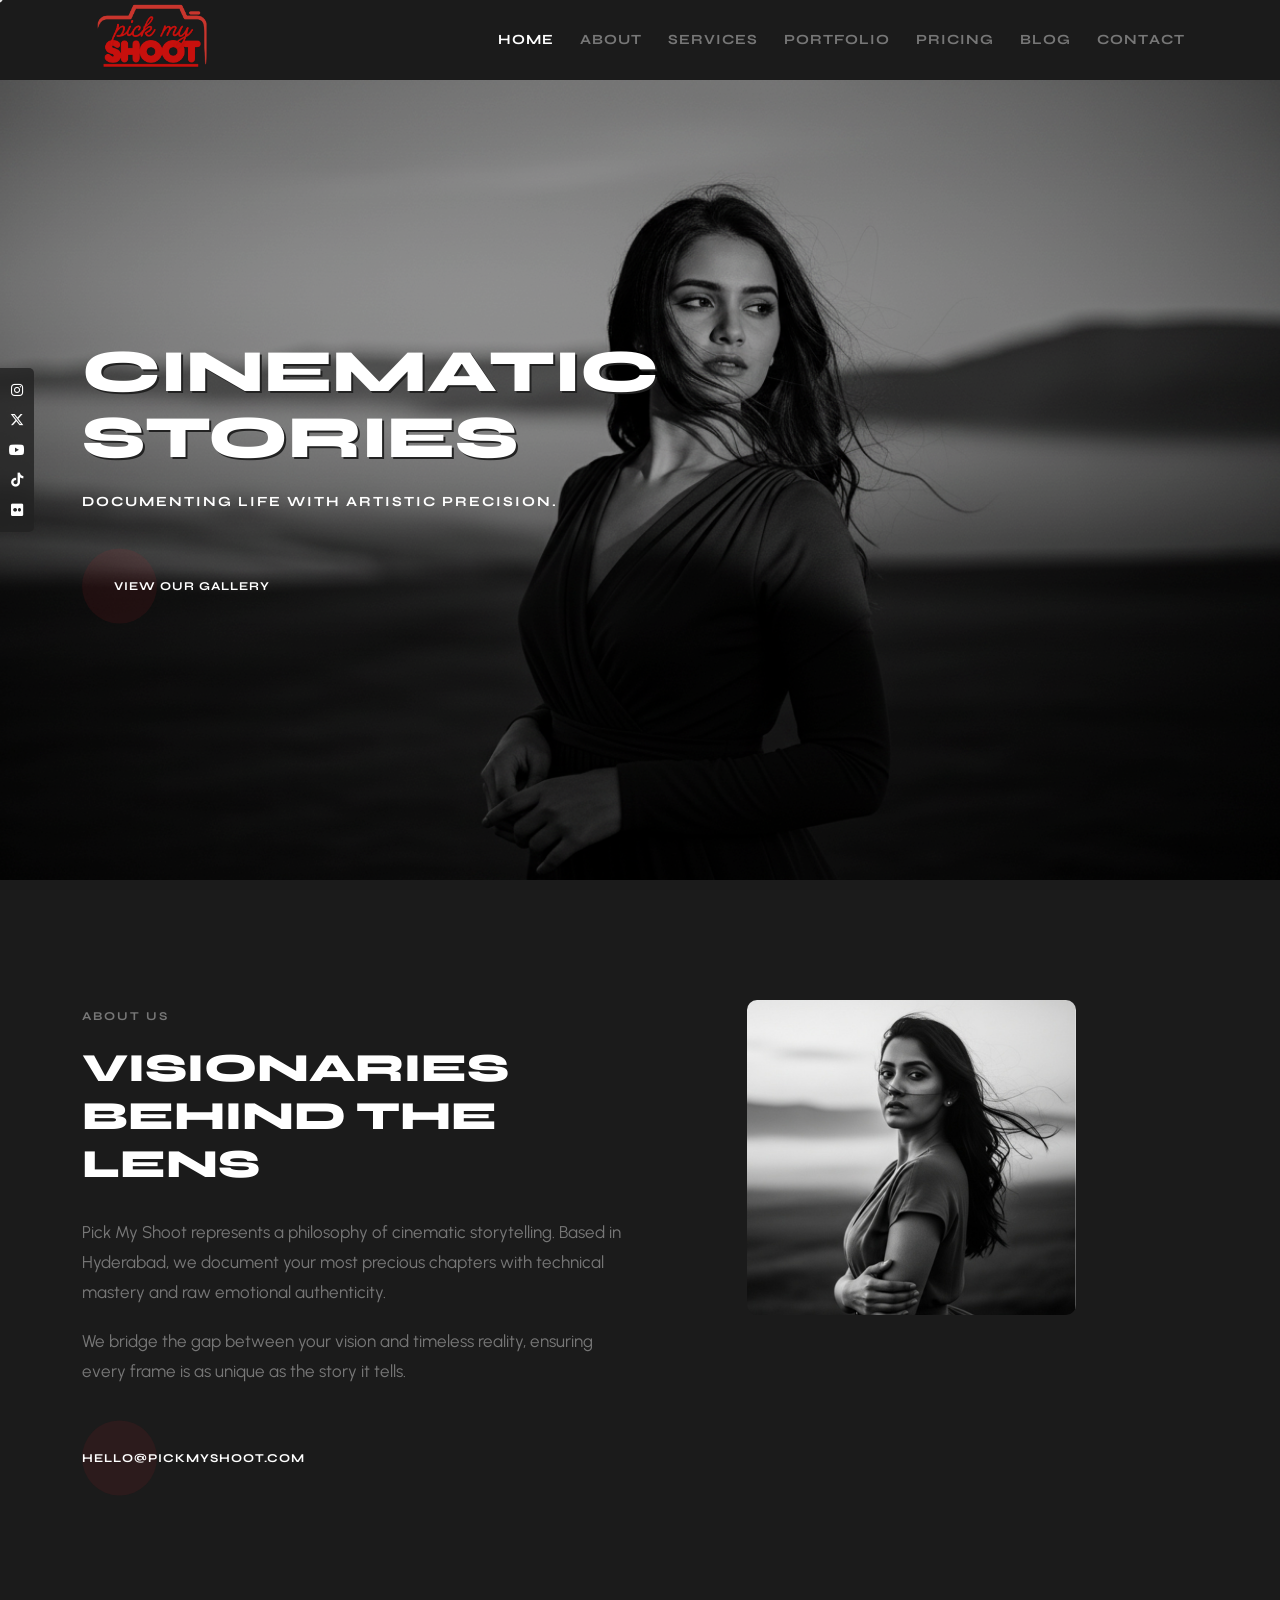
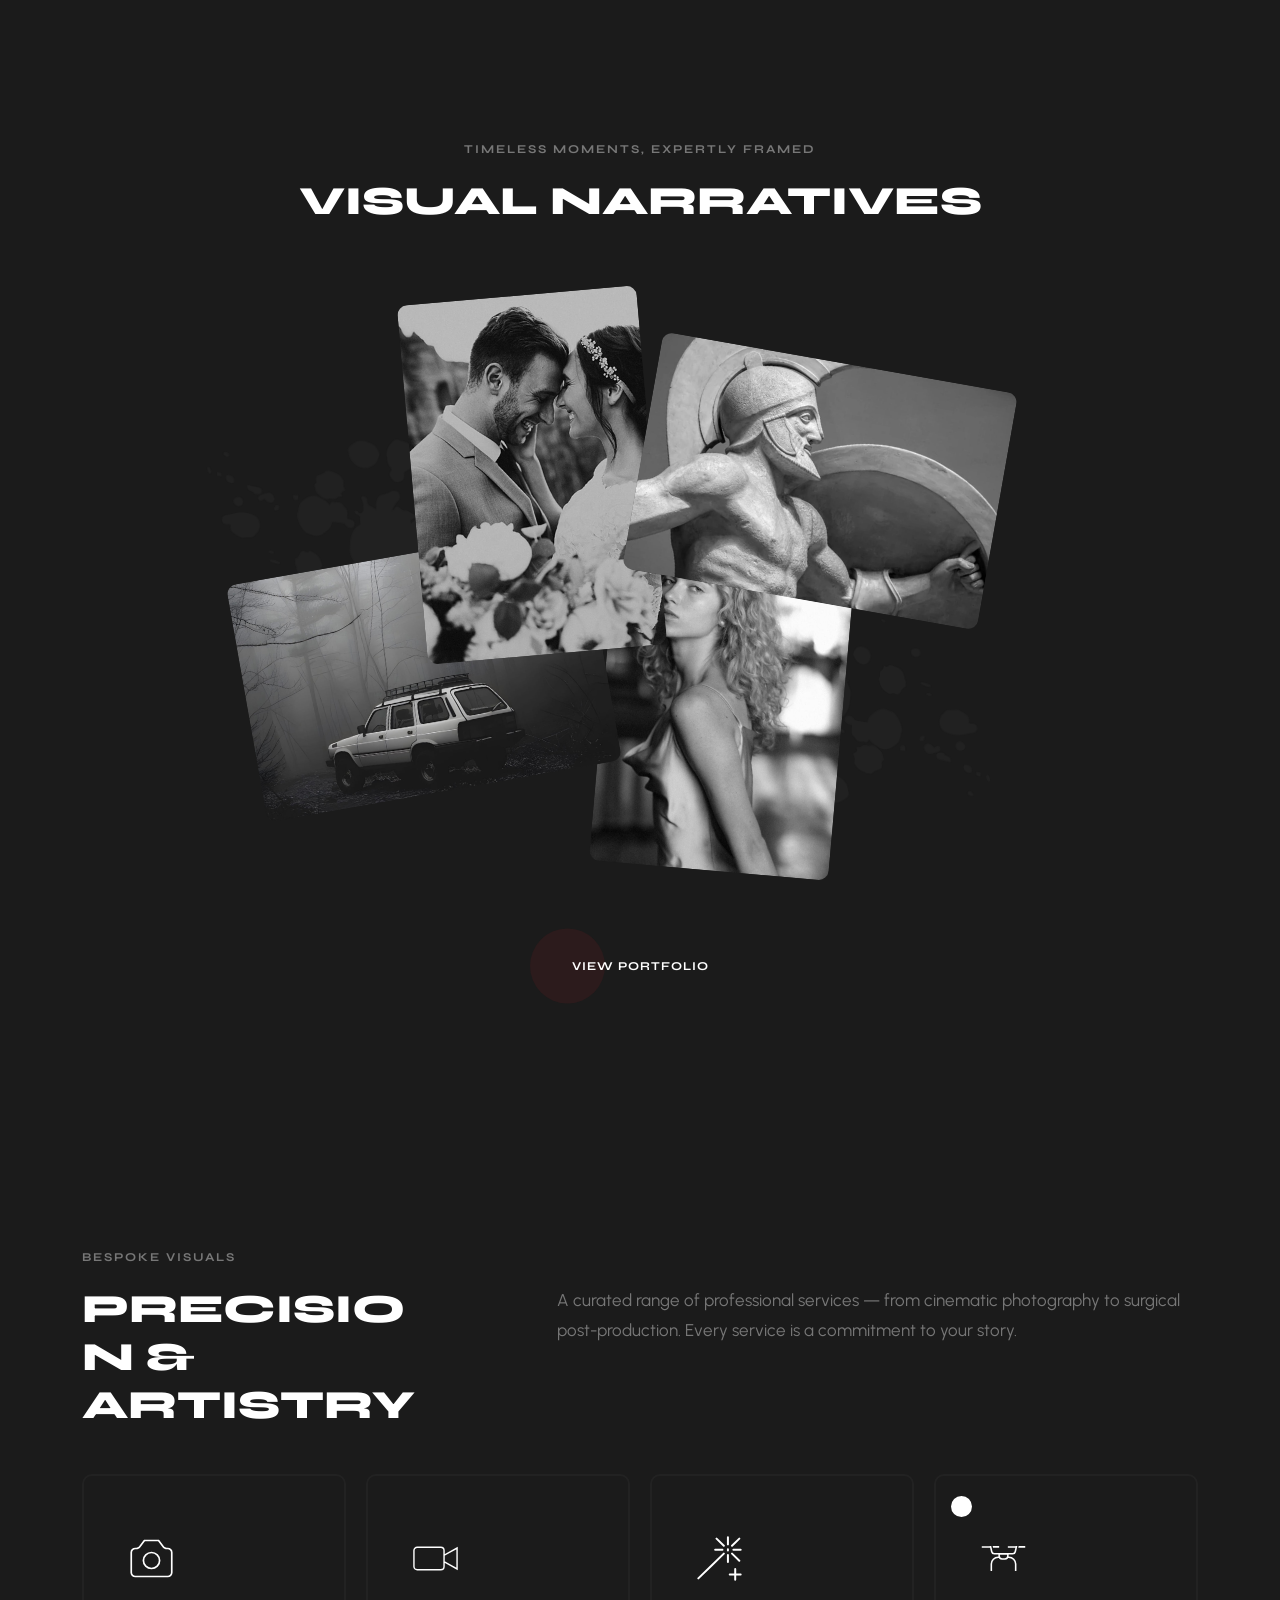
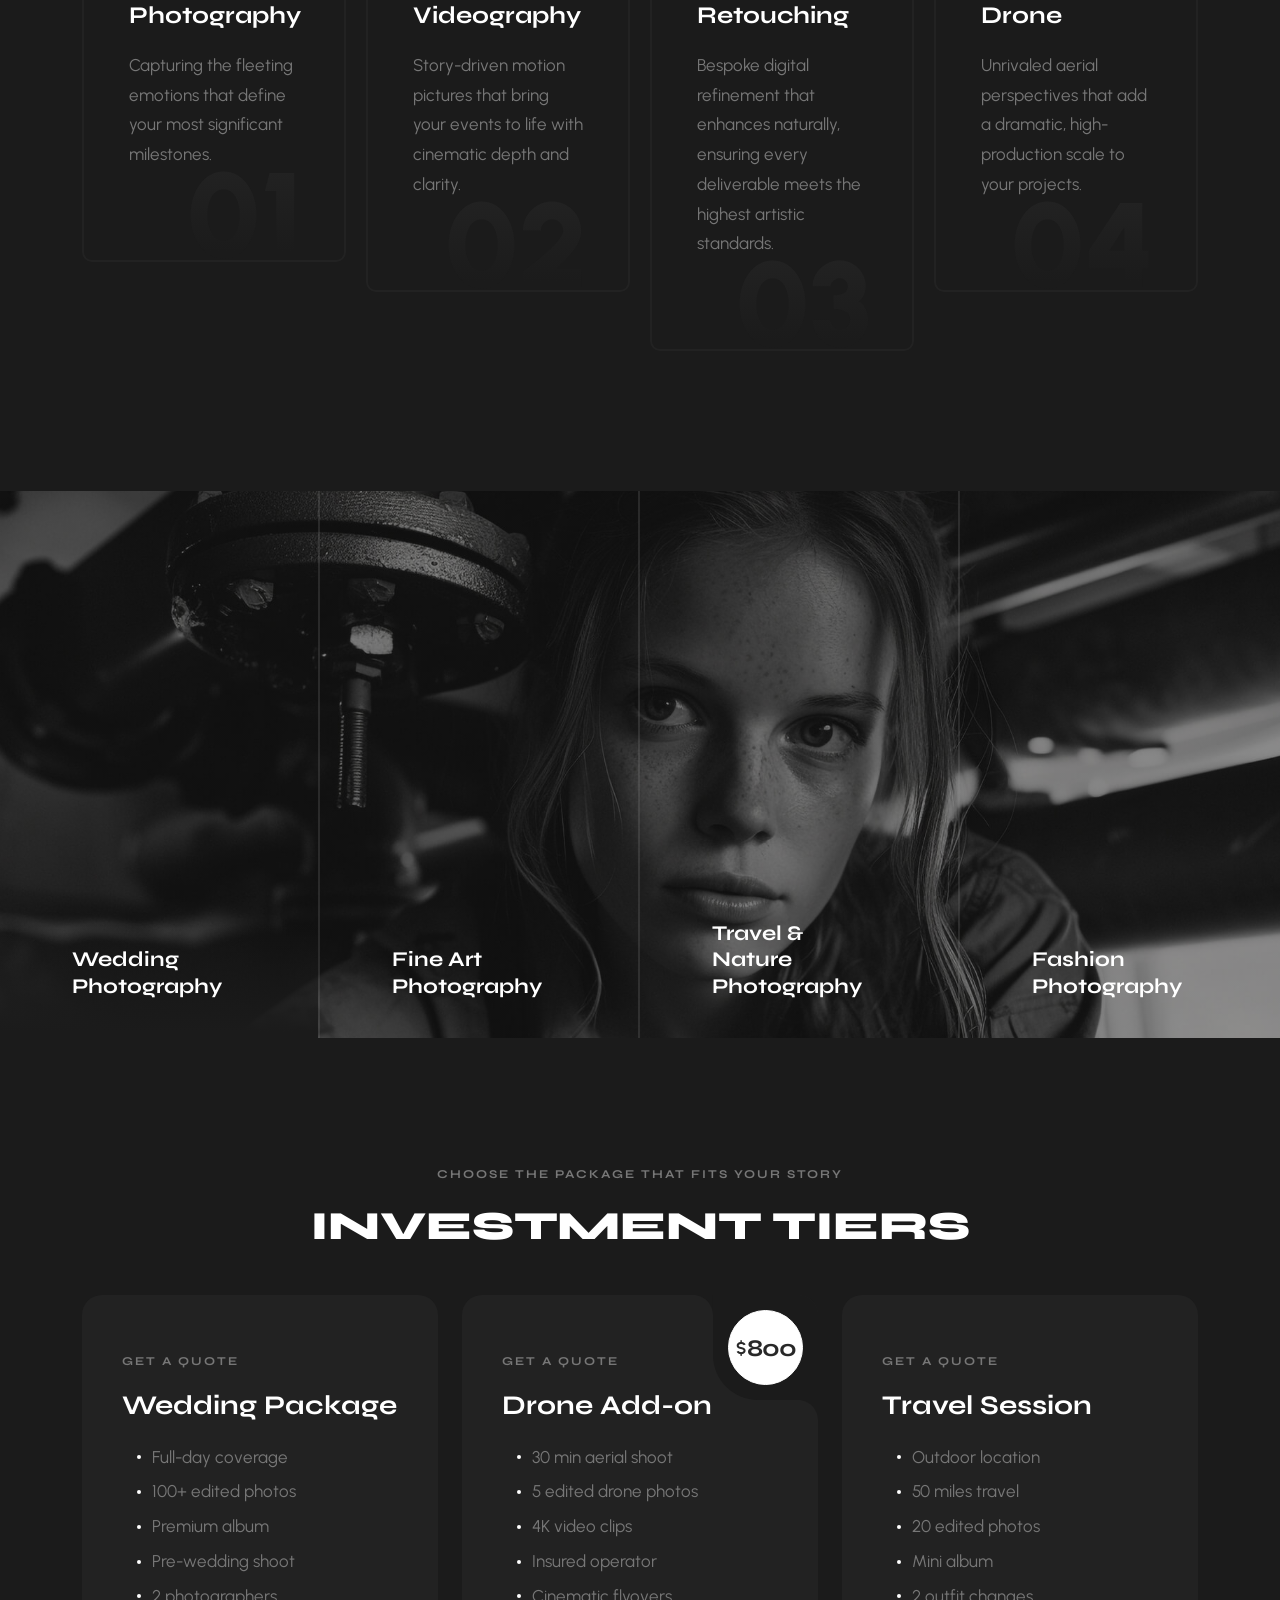
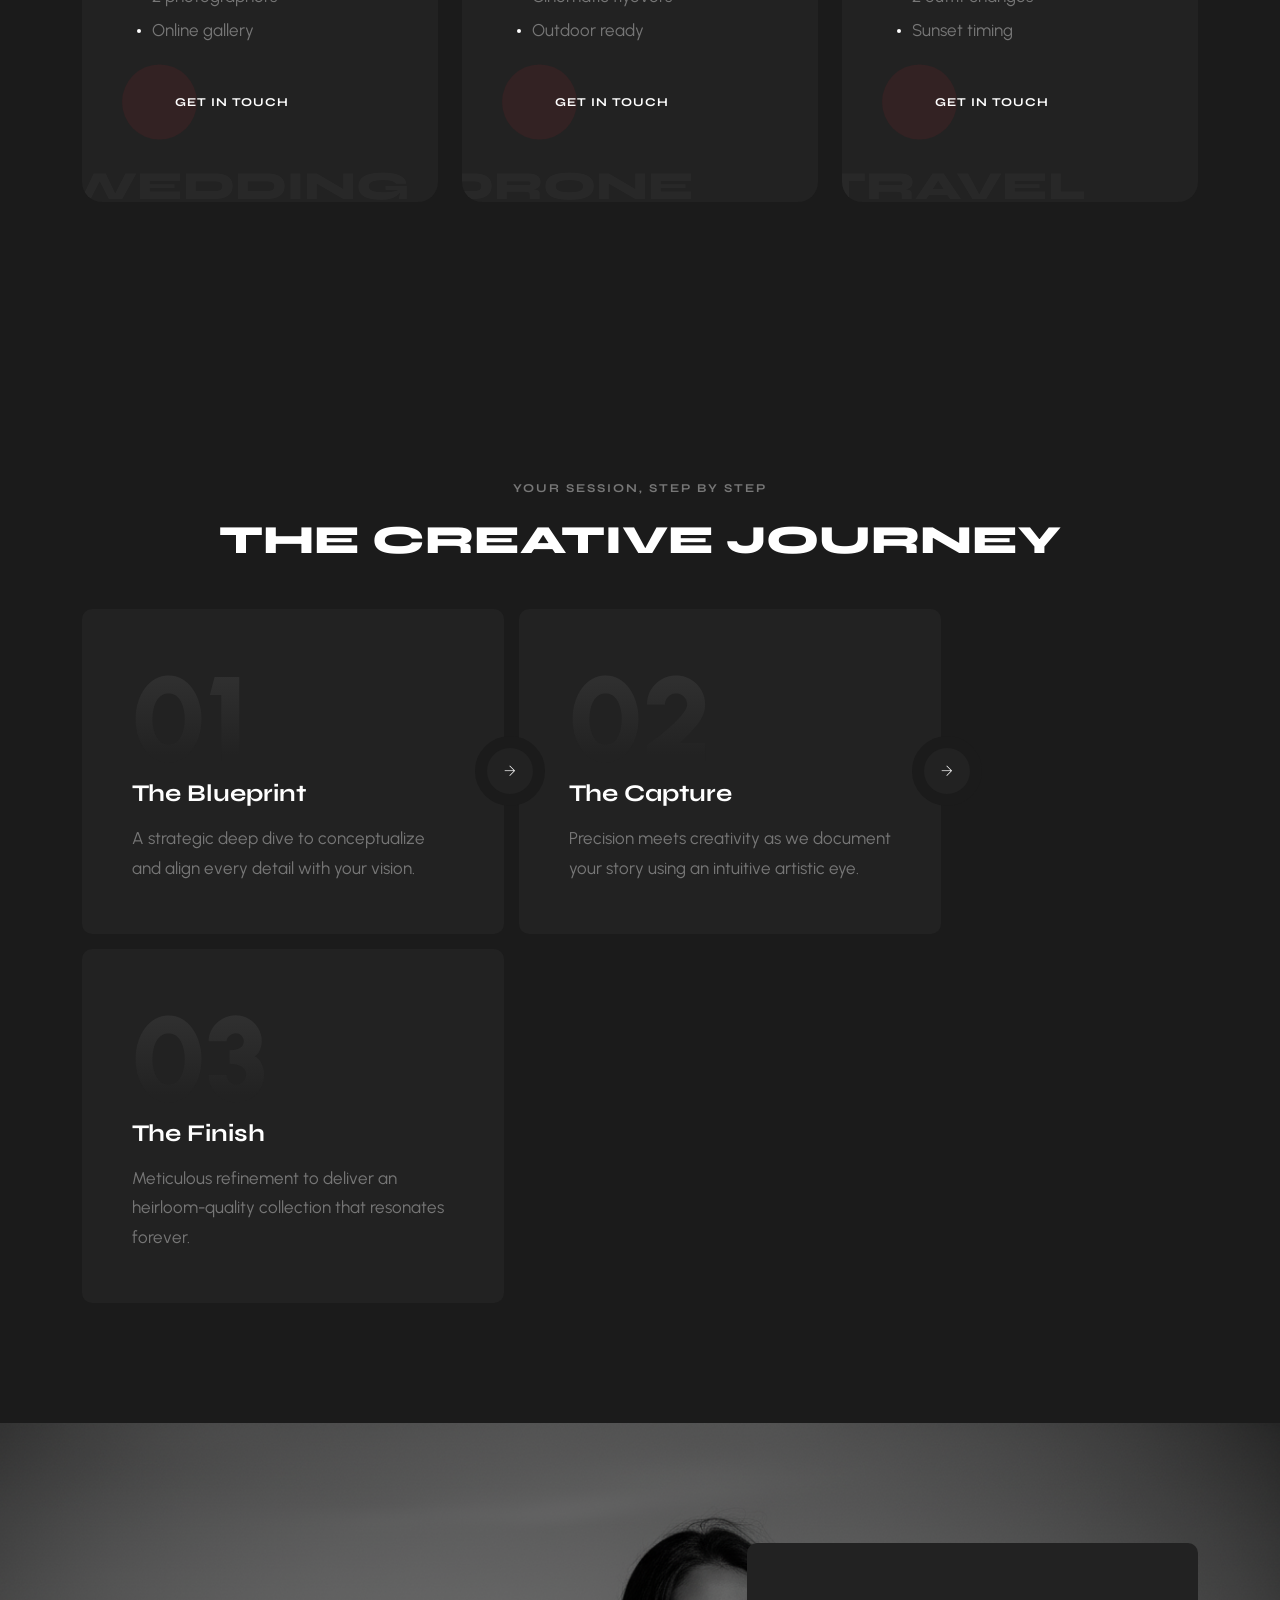
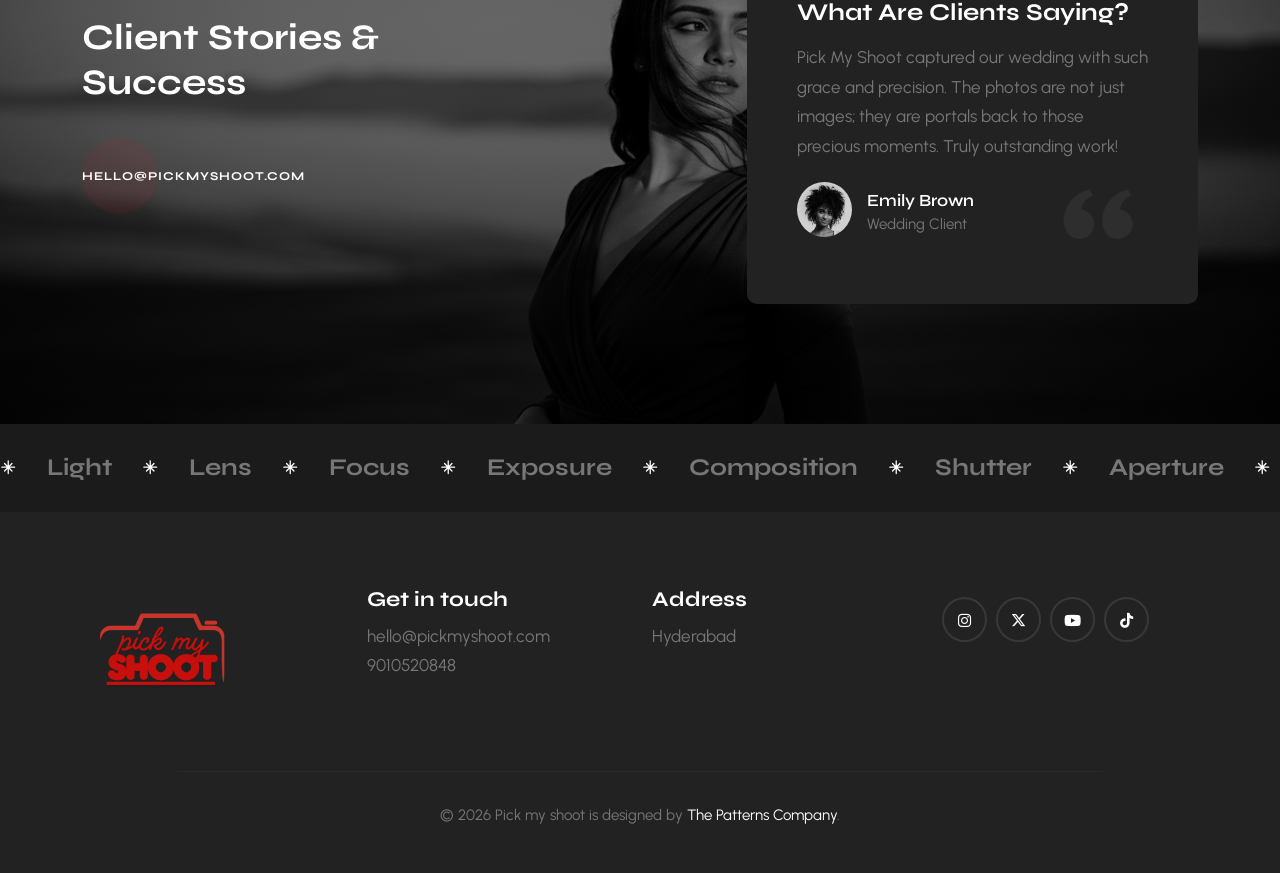
==== commit cd83ac4f: "b" ====
--- a/index.html
+++ b/index.html
@@ -83,8 +83,8 @@
         <div class="container">
             <div class="row align-items-center">
                 <div class="col-lg-8 col-md-12">
-                    <h1>Every frame tells a story</h1>
-                    <h6 class="wow" data-splitting="">Life’s most beautiful moments through our lens.</h6>
+                    <h1>Cinematic Stories</h1>
+                    <h6 class="wow" data-splitting="">Documenting life with artistic precision.</h6>
                     <div class="btn-wrap mt-30">
                         <div class="btn-link"> <a href="portfolio.html">View Our Gallery</a> <span
                                 class="btn-block color1 animation-bounce"></span> </div>
@@ -100,8 +100,8 @@
                 <div class="col-md-6">
                     <h6 class="wow" data-splitting="">About Us</h6>
                     <h1 class="wow" data-splitting="">Visionaries behind the lens</h1>
-                    <p class="mt-30 wow fadeInUp" data-wow-delay="0.3s"> Pick My Shoot represents a philosophy of visual storytelling. Based in Hyderabad, we serve clients who value the intersection of technical precision and raw emotional authenticity. We don't just take pictures; we document the legacy of your most precious chapters. </p>
-                    <p class="wow fadeInUp" data-wow-delay="0.6s"> Our collective of artists is dedicated to the craft of seeing. From grand scale celebrations to the quietest intimate portraits, we bridge the gap between your vision and a timeless reality, ensuring that every frame we deliver is as unique as the story it tells. </p>
+                    <p class="mt-30 wow fadeInUp" data-wow-delay="0.3s"> Pick My Shoot represents a philosophy of cinematic storytelling. Based in Hyderabad, we document your most precious chapters with technical mastery and raw emotional authenticity. </p>
+                    <p class="wow fadeInUp" data-wow-delay="0.6s"> We bridge the gap between your vision and timeless reality, ensuring every frame is as unique as the story it tells. </p>
                     <div class="btn-wrap wow fadeInUp text-left mt-30 mb-30" data-wow-delay="0.9s">
                         <div class="btn-link"> <a href="mailto:hello@pickmyshoot.com">hello@pickmyshoot.com</a> <span
                                 class="btn-block color1 animation-bounce"></span> </div>
@@ -163,11 +163,11 @@
         <div class="container">
             <div class="row mb-45">
                 <div class="col-md-4">
-                    <h6 class="wow" data-splitting="">Capture the Moment</h6>
+                    <h6 class="wow" data-splitting="">Bespoke Visuals</h6>
                     <h1 class="wow" data-splitting="">Precision & Artistry</h1>
                 </div>
                 <div class="col-md-7 offset-md-1 mt-45">
-                    <p class="wow fadeInUp" data-wow-delay=".6s">Experience our curated range of professional services — from bespoke photography and cinematic cinematography to advanced drone perspectives and surgical post-production. Every service is a commitment to your story.</p>
+                    <p class="wow fadeInUp" data-wow-delay=".6s">A curated range of professional services — from cinematic photography to surgical post-production. Every service is a commitment to your story.</p>
                 </div>
             </div>
             <div class="row">
@@ -176,7 +176,7 @@
                         <div class="item">
                             <a href="services.html"> <img src="images/icon-1.svg" alt="">
                                 <h5>Photography</h5>
-                                 <p>Capturing the fleeting emotions and intricate details that define your most significant milestones.</p>
+                                 <p>Capturing the fleeting emotions that define your most significant milestones.</p>
                                 <div class="numb">01</div>
                             </a>
                         </div>
@@ -424,22 +424,22 @@
                         <div class="process-item wow fadeInLeft" data-wow-delay=".2s">
                             <div class="process-step"> <span>01</span> </div>
                             <div class="process-content">
-                                <h4 class="title">The Creative Blueprint</h4>
-                                <p class="desc">A deep dive into your vision. We conceptualize, plan, and align every detail to ensure the final result exceeds expectations.</p>
+                                <h4 class="title">The Blueprint</h4>
+                                <p class="desc">A strategic deep dive to conceptualize and align every detail with your vision.</p>
                             </div>
                         </div>
                         <div class="process-item wow fadeInLeft" data-wow-delay=".4s">
                             <div class="process-step"> <span>02</span> </div>
                             <div class="process-content">
-                                <h4 class="title">The Art of Capture</h4>
-                                <p class="desc">Precision meets creativity as we document your story using state-of-the-art technology and an intuitive artistic eye.</p>
+                                <h4 class="title">The Capture</h4>
+                                <p class="desc">Precision meets creativity as we document your story using an intuitive artistic eye.</p>
                             </div>
                         </div>
                         <div class="process-item wow fadeInLeft" data-wow-delay=".6s">
                             <div class="process-step"> <span>03</span> </div>
                             <div class="process-content">
-                                <h4 class="title">Curation & Finish</h4>
-                                <p class="desc">Our editors meticulously refine each frame, delivering an heirloom-quality collection that resonates for generations.</p>
+                                <h4 class="title">The Finish</h4>
+                                <p class="desc">Meticulous refinement to deliver an heirloom-quality collection that resonates forever.</p>
                             </div>
                         </div>
                     </div>
--- a/css/style.css
+++ b/css/style.css
@@ -1204,8 +1204,8 @@
 .parallax-header h1 {
     position: relative;
     font-family: 'Syne', sans-serif;
-    font-size: 70px;
-    line-height: 1em;
+    font-size: 60px;
+    line-height: 1.1em;
     font-weight: 800;
     text-transform: uppercase;
     margin-bottom: 15px;
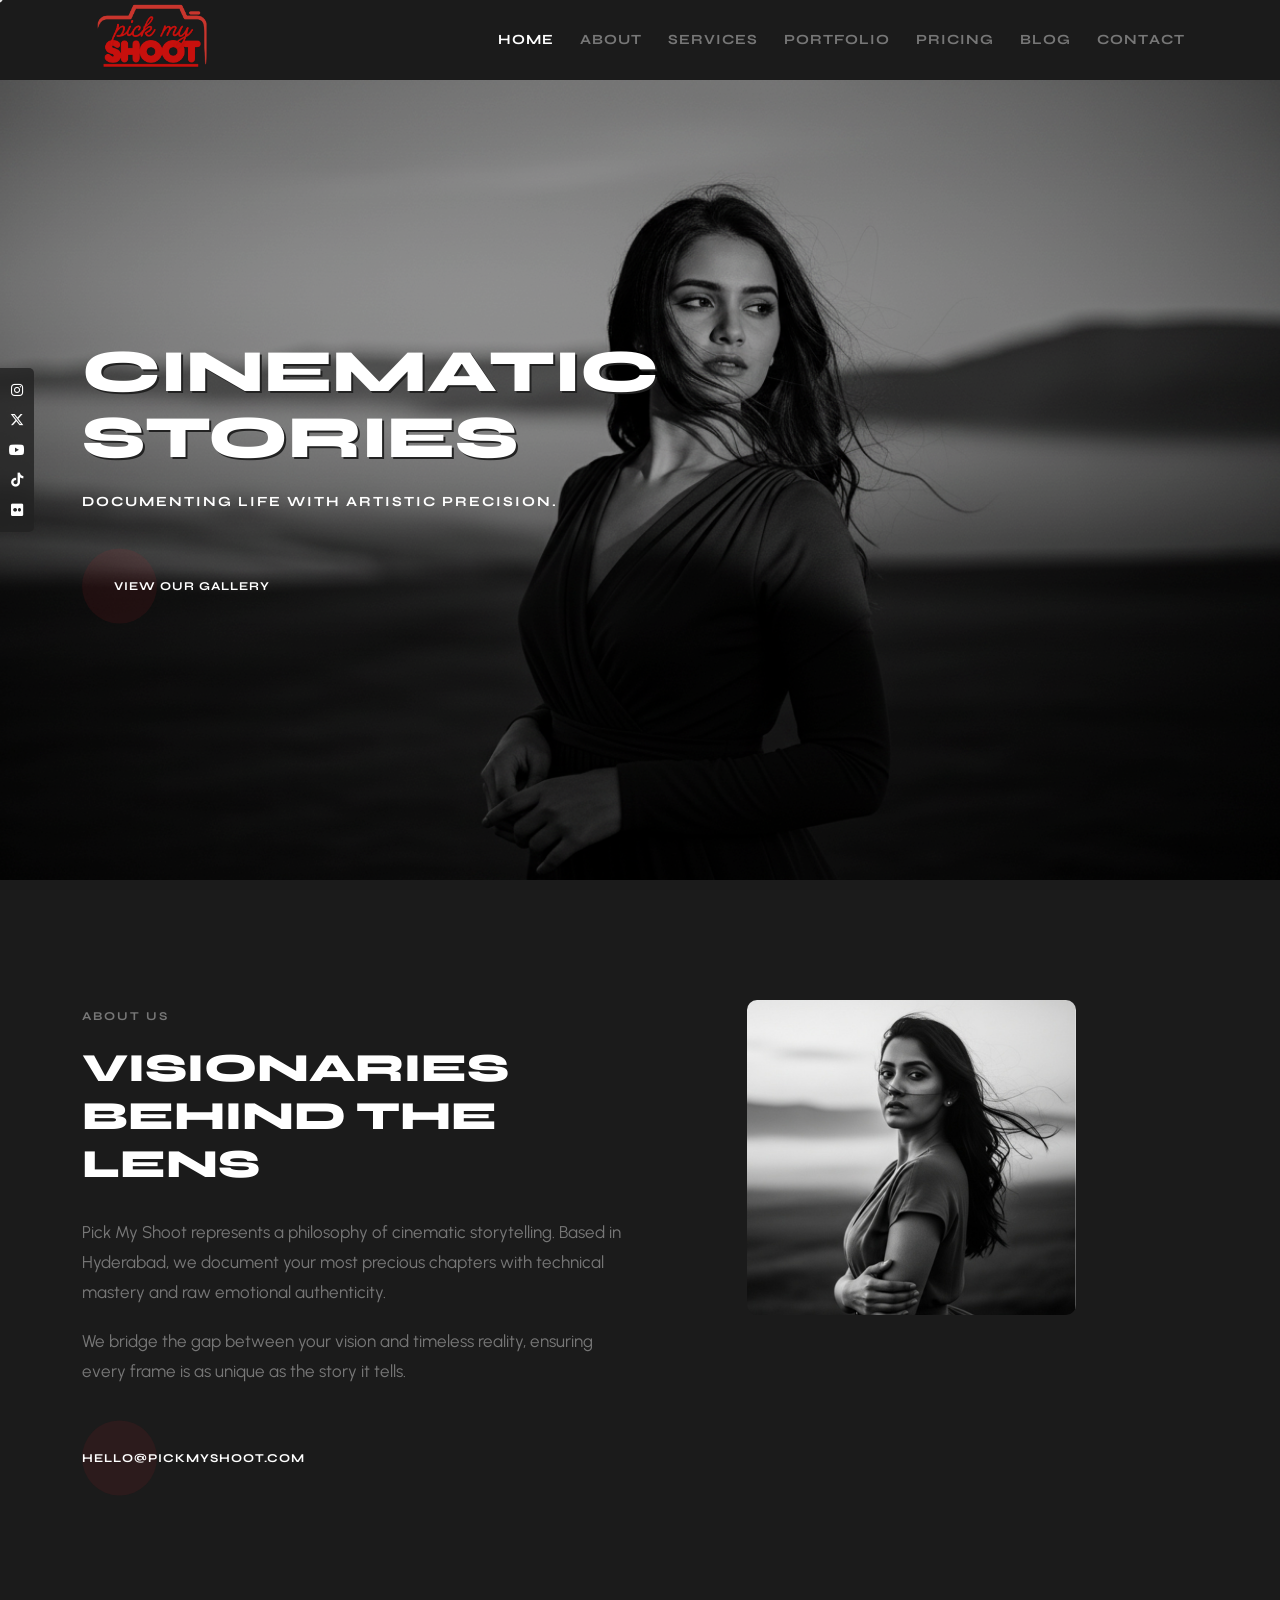
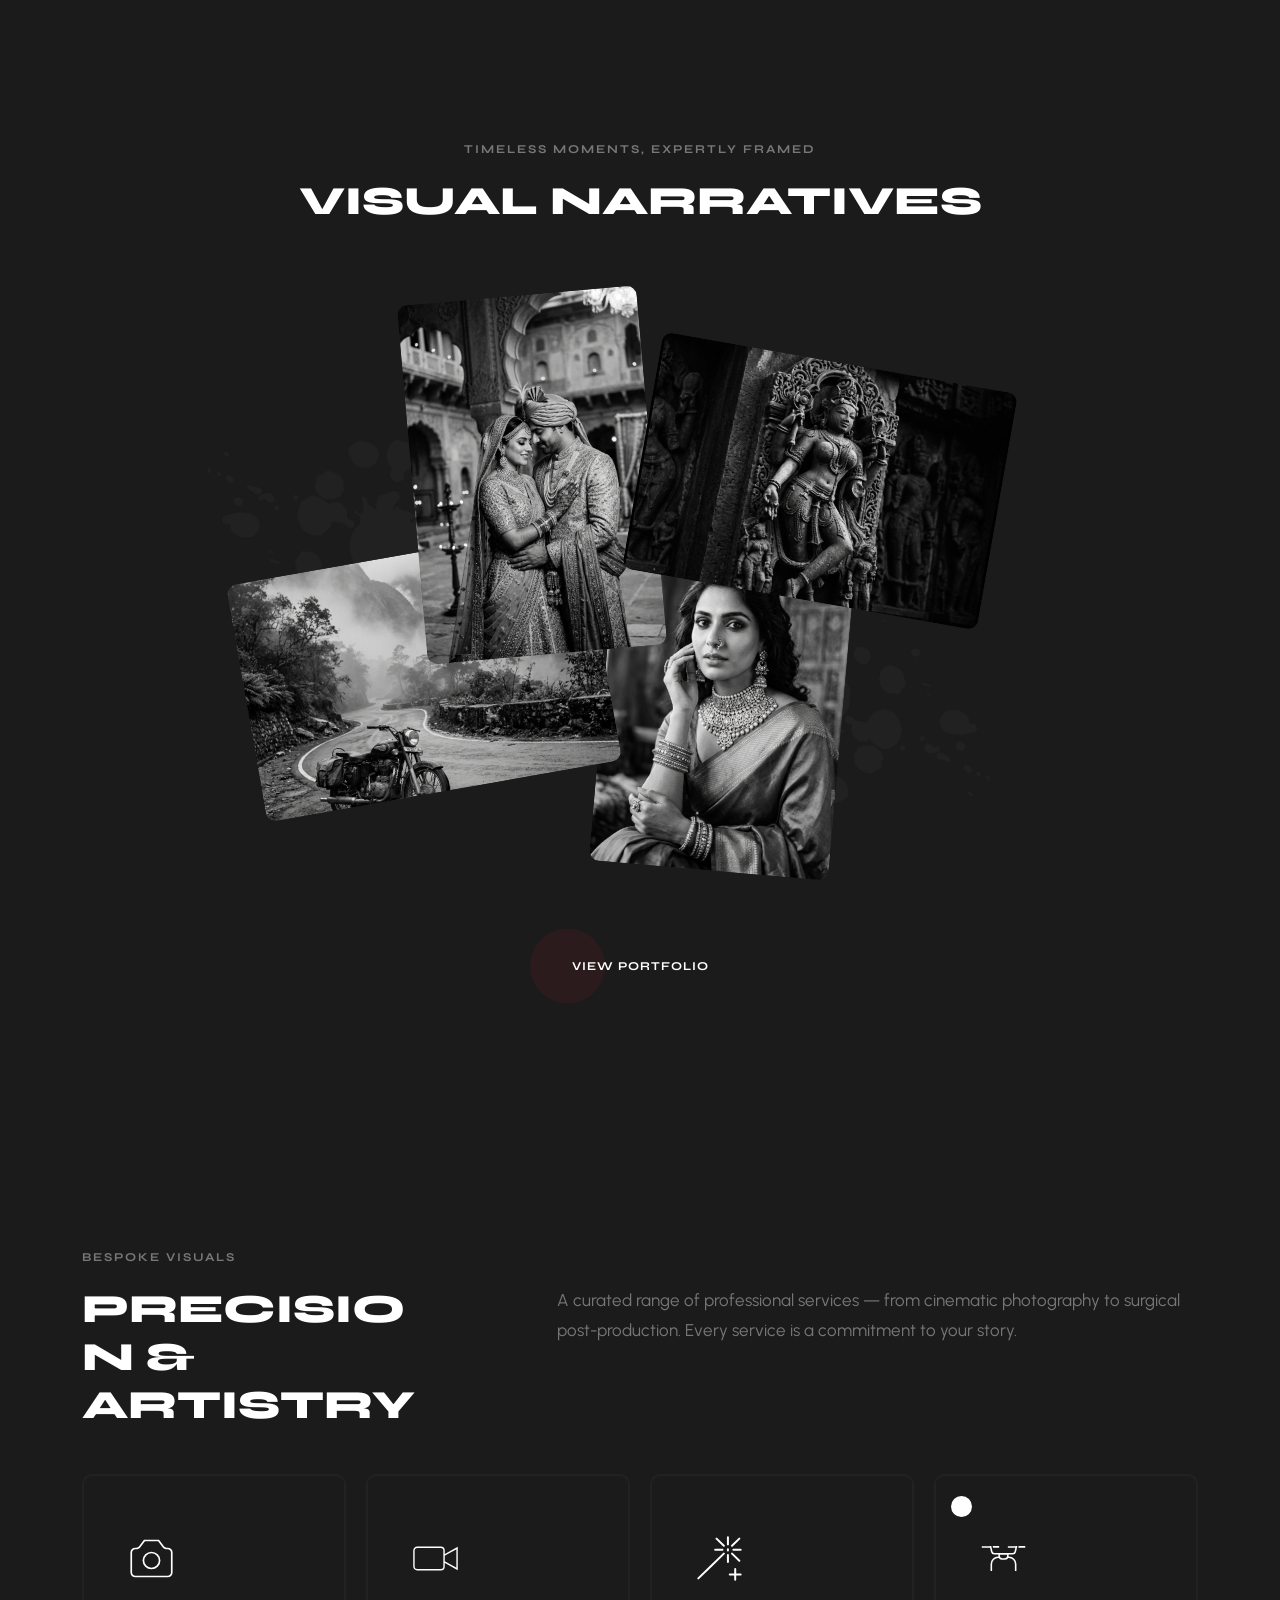
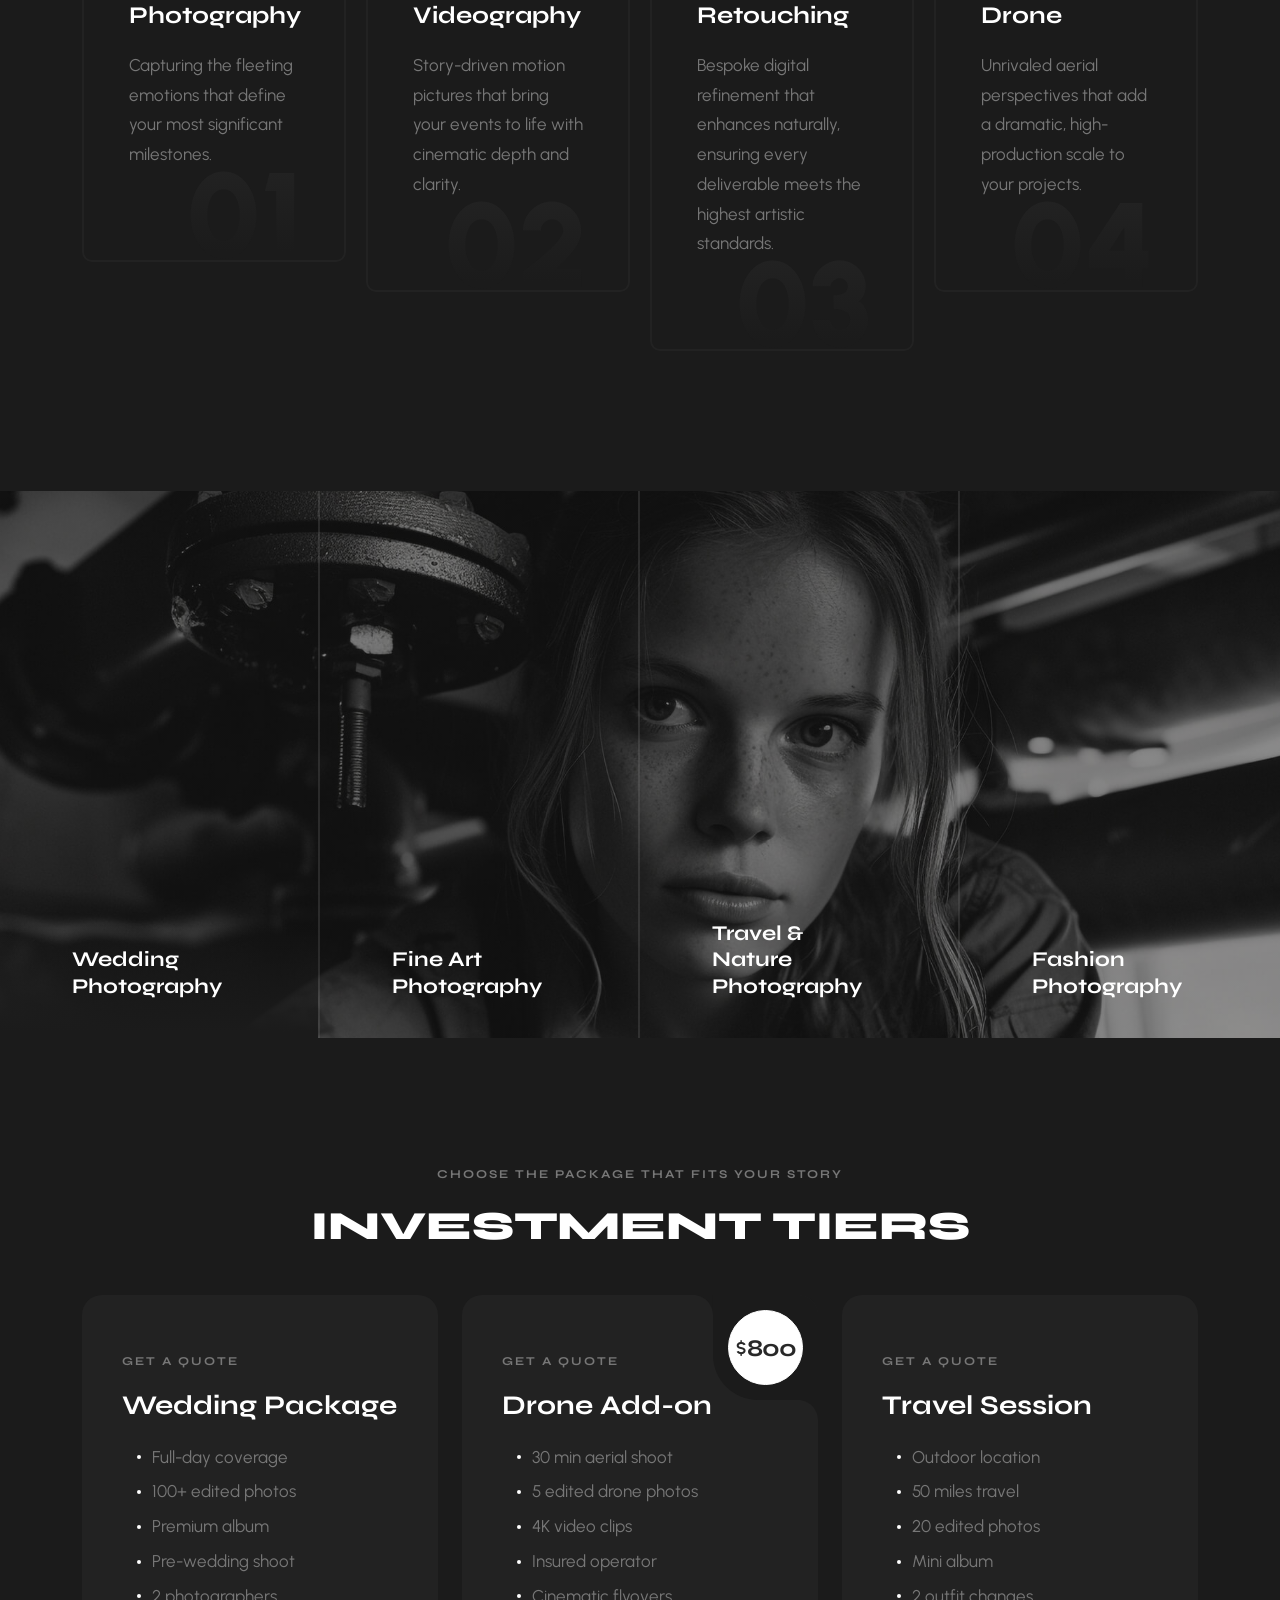
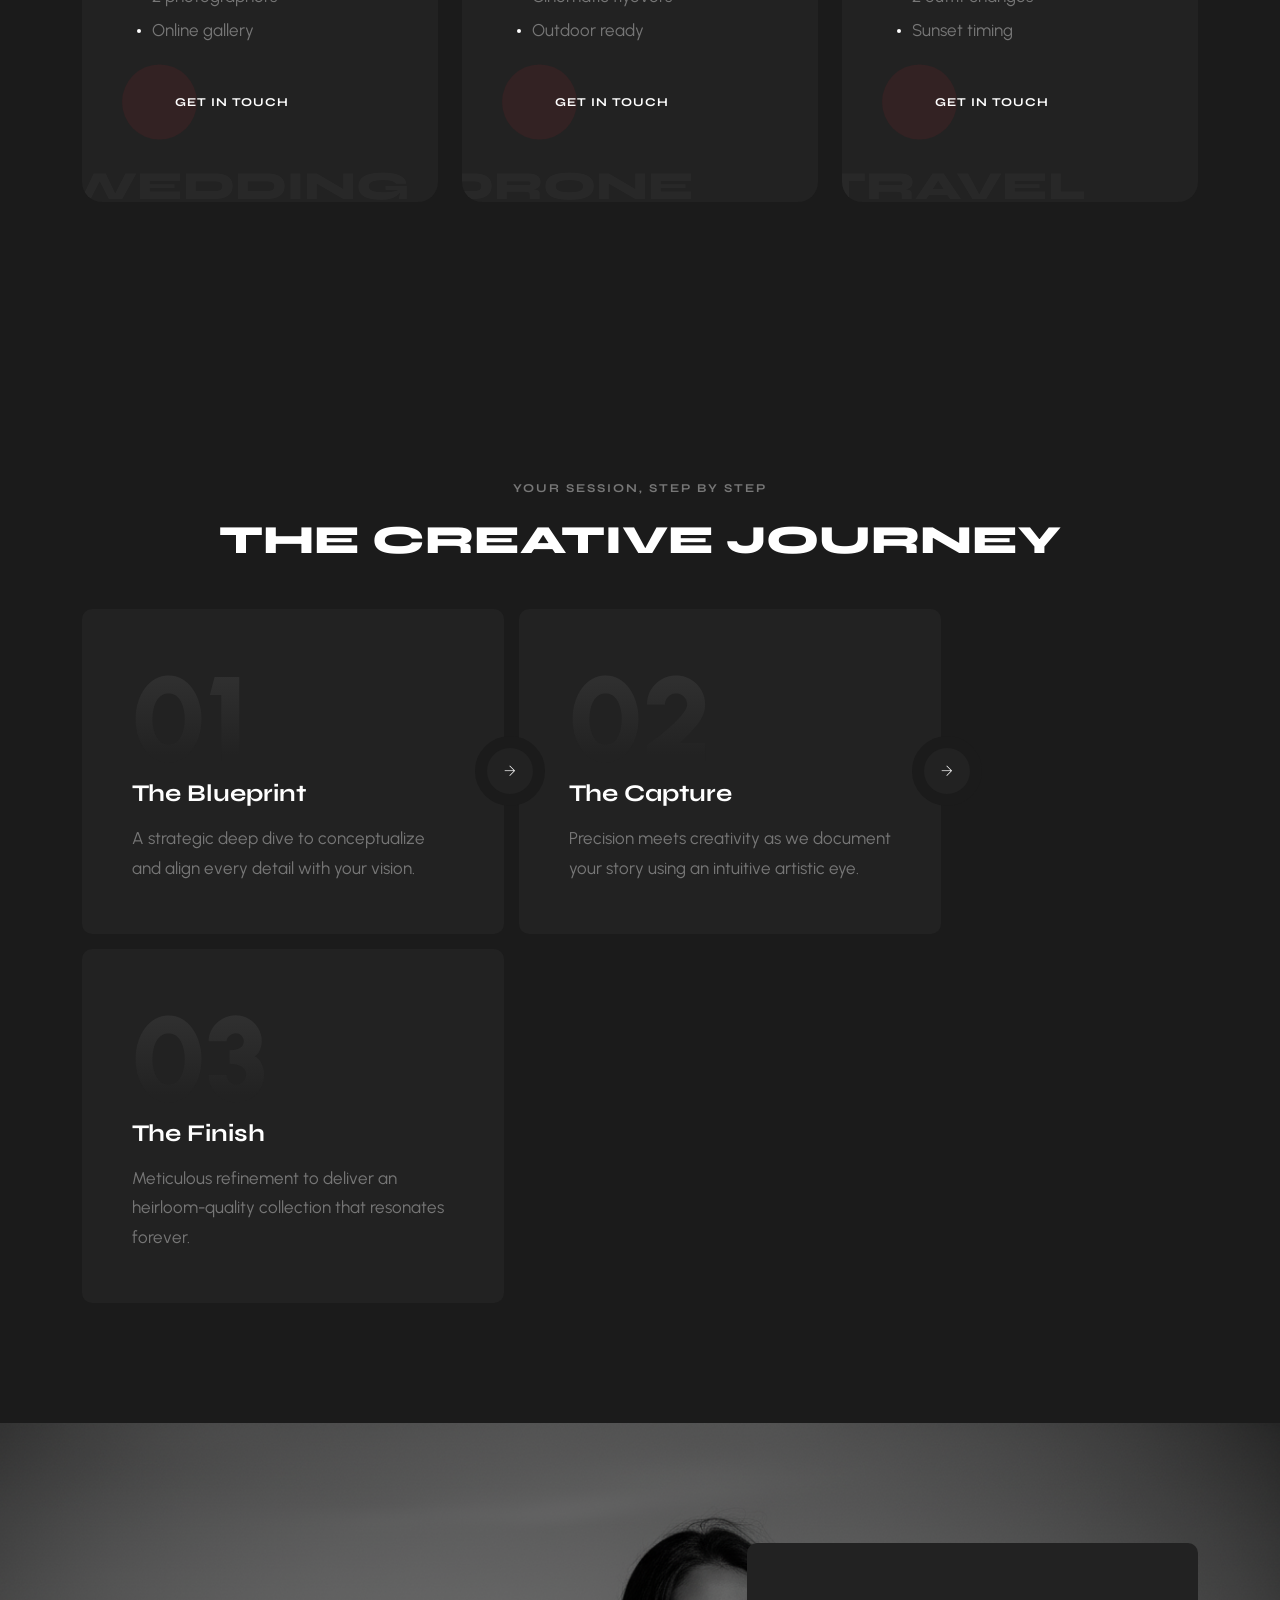
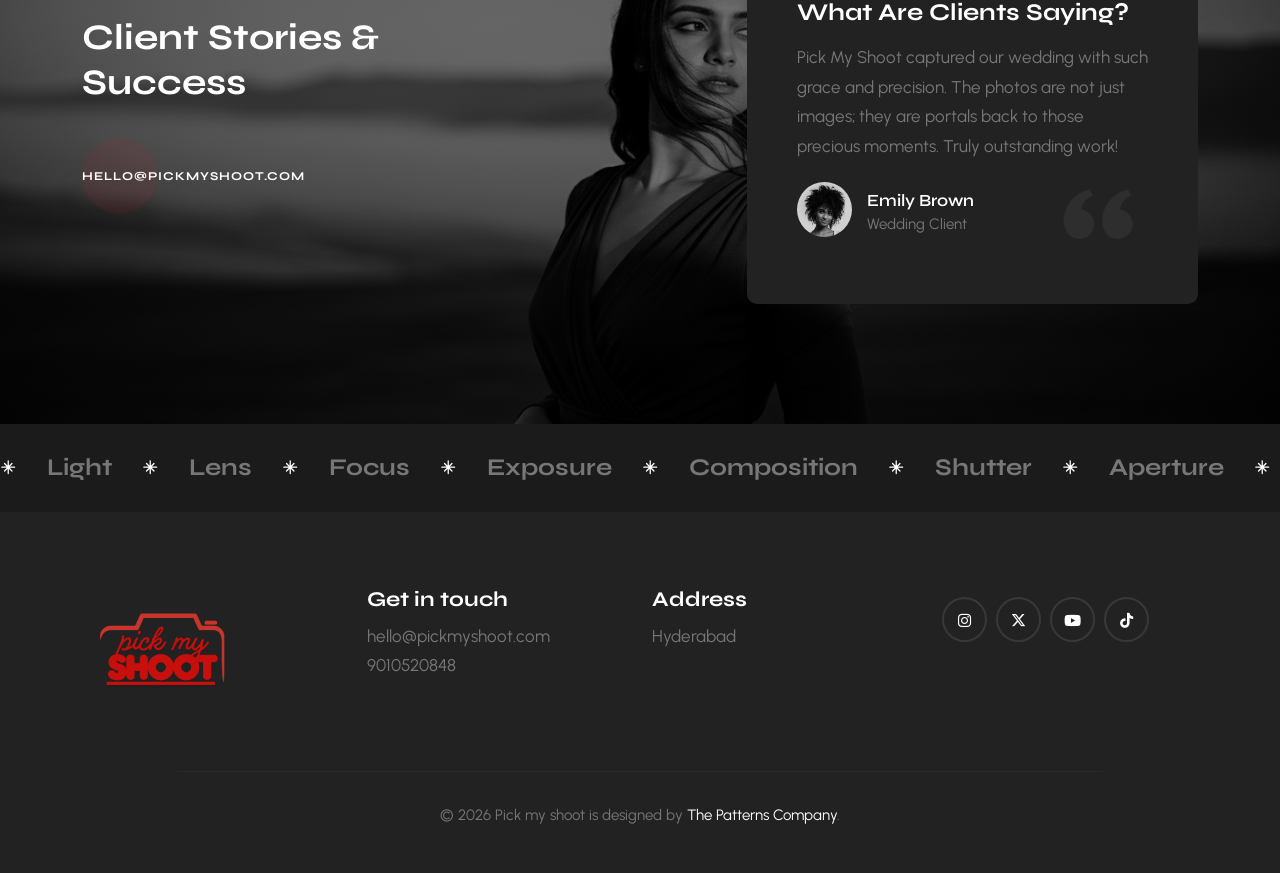
==== commit a2d3b88f: "dd" ====
--- a/index.html
+++ b/index.html
@@ -128,19 +128,19 @@
                     <div class="portfolio fade-in section-padding">
                         <div class="item">
                             <a href="portfolio.html" class="img portrait"
-                                style="background-image: url('images/1.jpg');">
+                                style="background-image: url('images/narrative_wedding.png');">
                                 <div class="overlay"></div> <span class="hover-text">Wedding Photography</span>
                             </a>
                             <a href="portfolio.html" class="img landscape"
-                                style="background-image: url('images/2.jpg');">
+                                style="background-image: url('images/narrative_art.png');">
                                 <div class="overlay"></div> <span class="hover-text">Art Photography</span>
                             </a>
                             <a href="portfolio.html" class="img landscape"
-                                style="background-image: url('images/3.jpg');">
+                                style="background-image: url('images/narrative_travel.png');">
                                 <div class="overlay"></div> <span class="hover-text">Travel Photography</span>
                             </a>
                             <a href="portfolio.html" class="img portrait"
-                                style="background-image: url('images/4.jpg');">
+                                style="background-image: url('images/narrative_fashion.png');">
                                 <div class="overlay"></div> <span class="hover-text">Fashion Photography</span>
                             </a> <img class="canvas-1" src="images/canvas-1.png" width="373" alt="Canvas 1"> <img
                                 class="canvas-2" src="images/canvas-2.png" width="373" alt="Canvas 2">
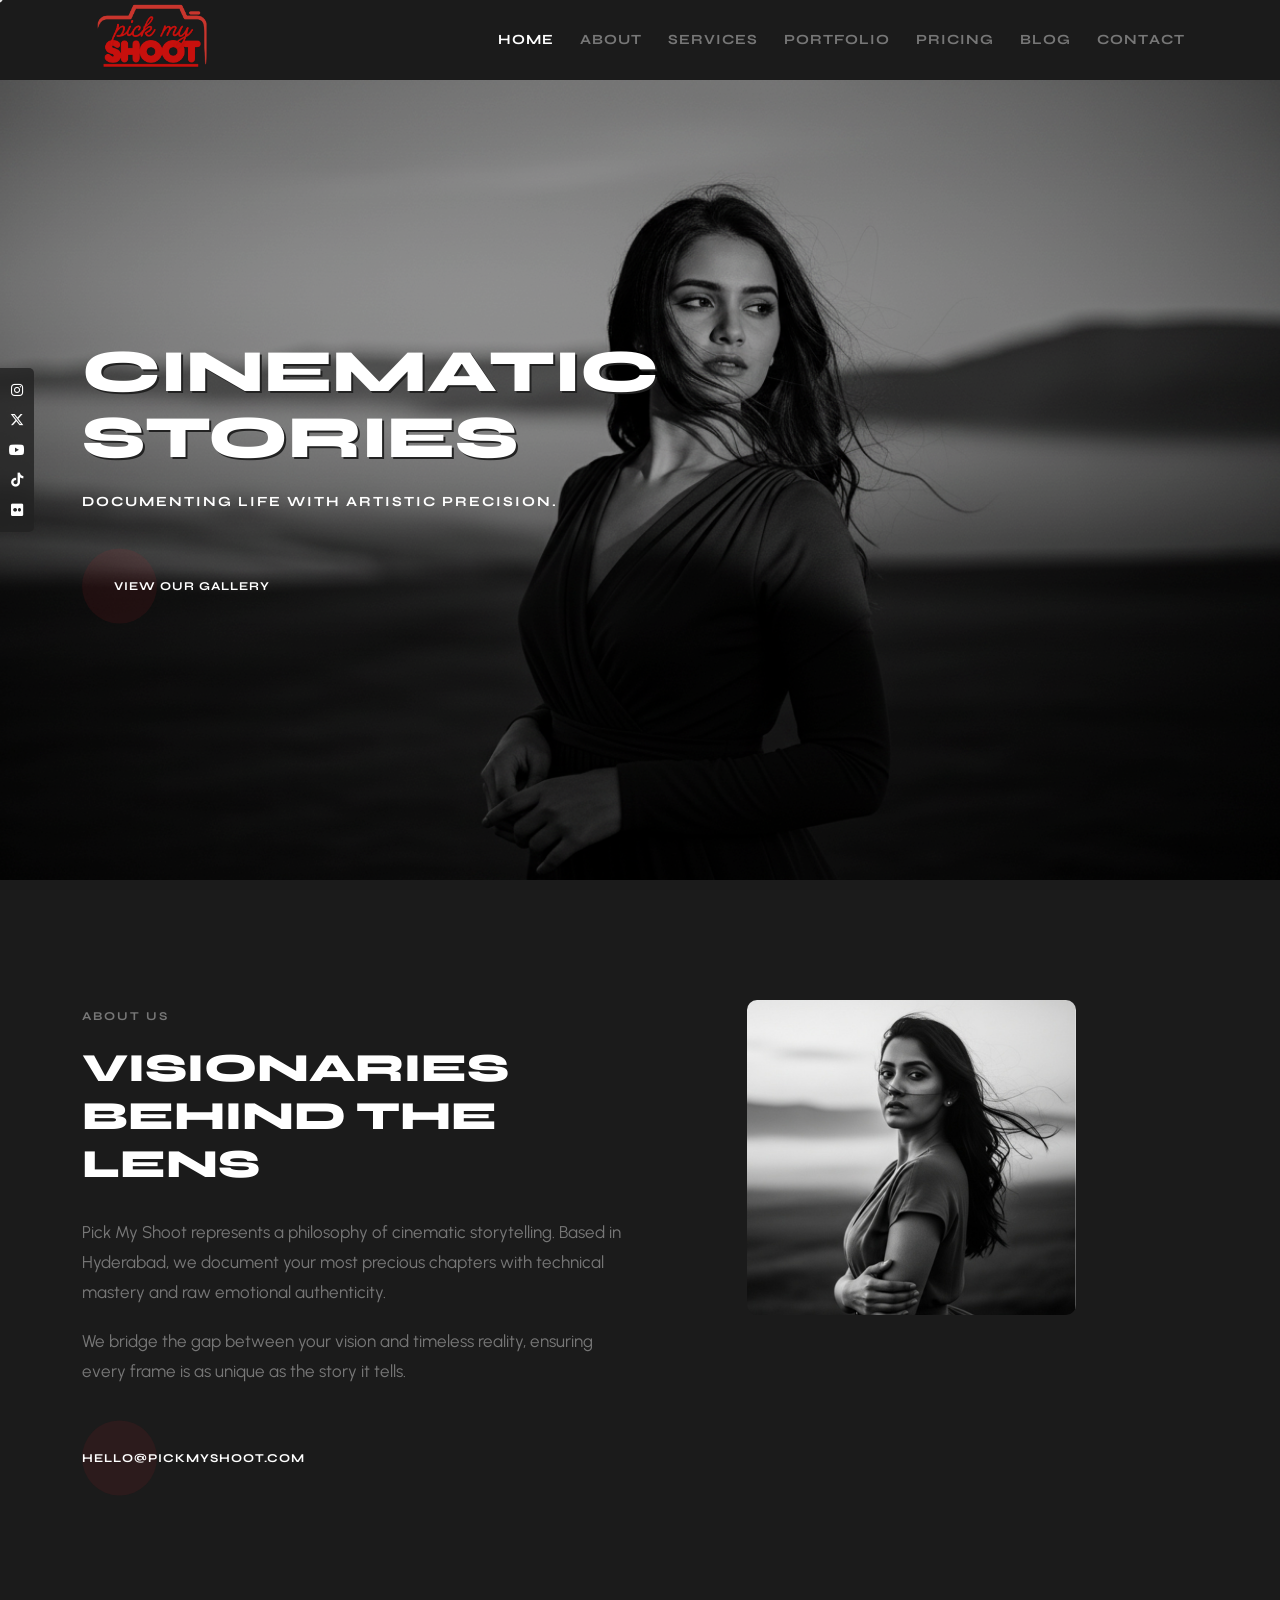
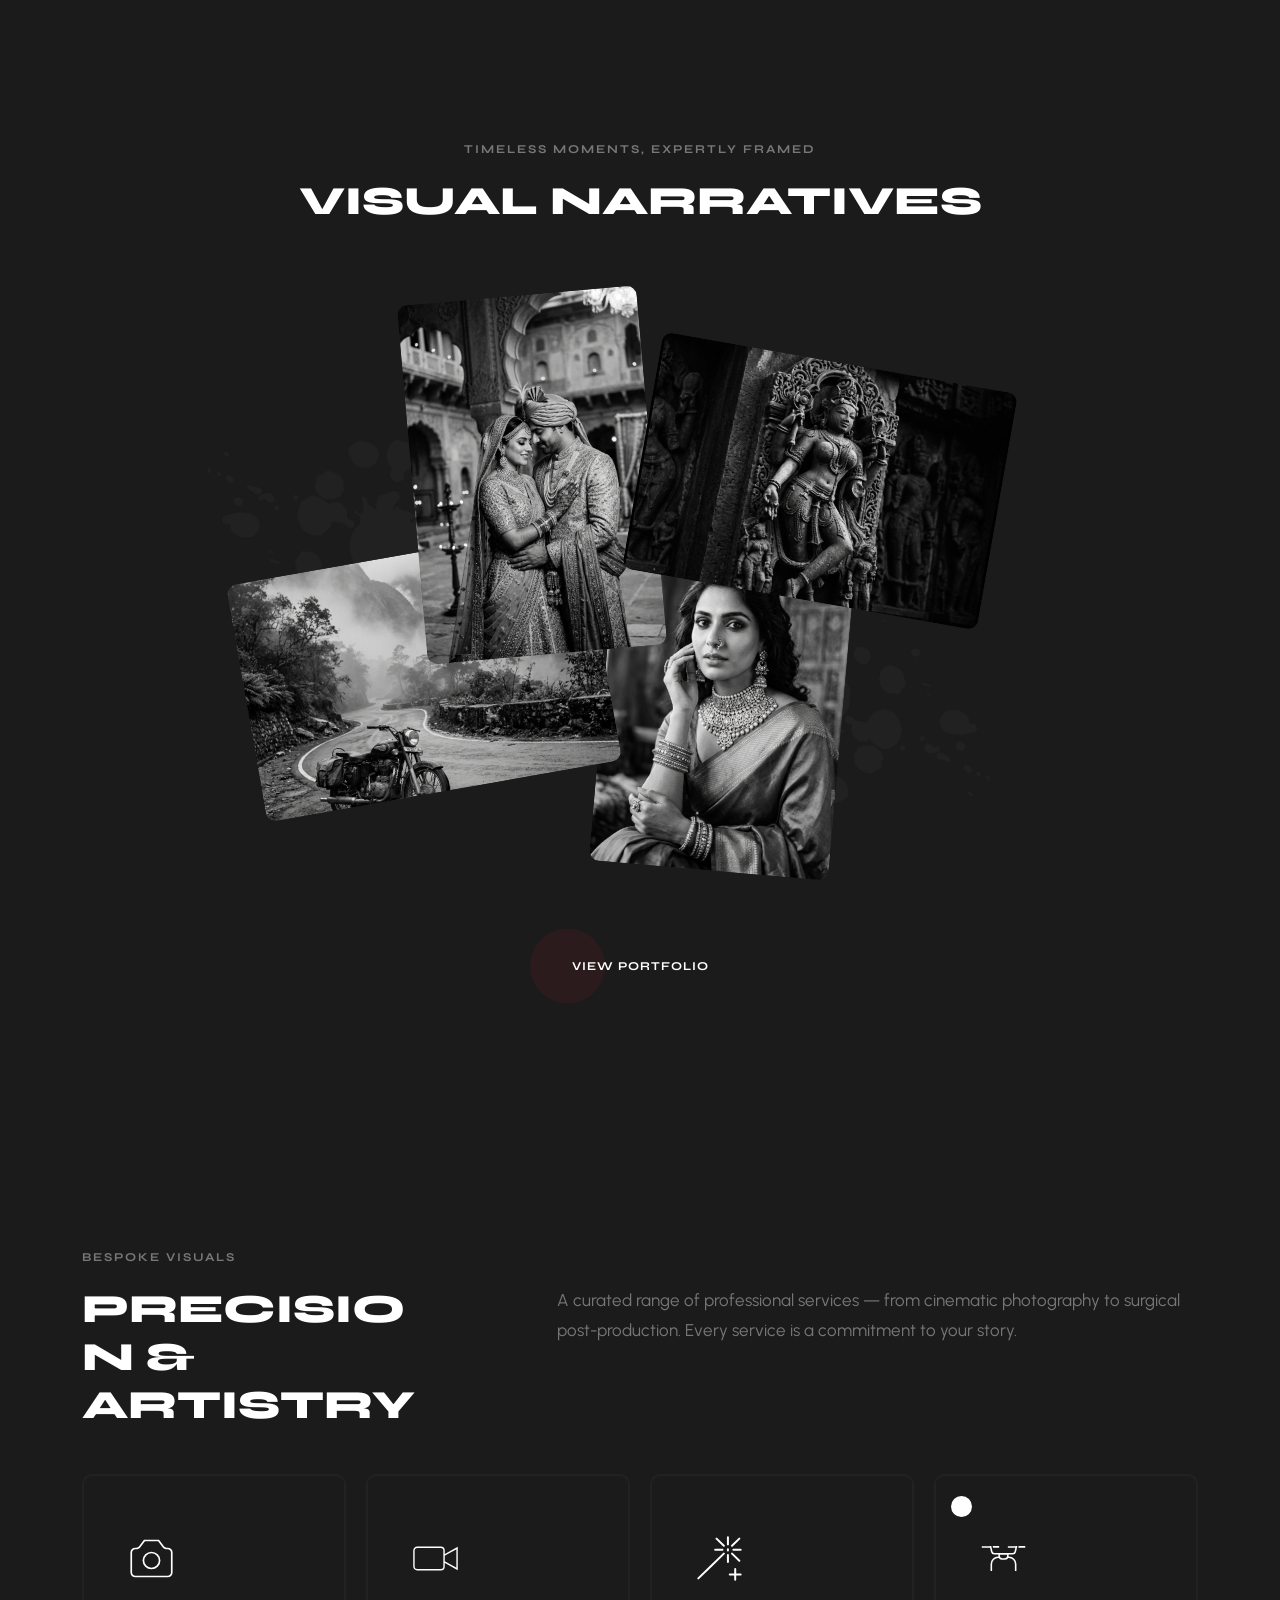
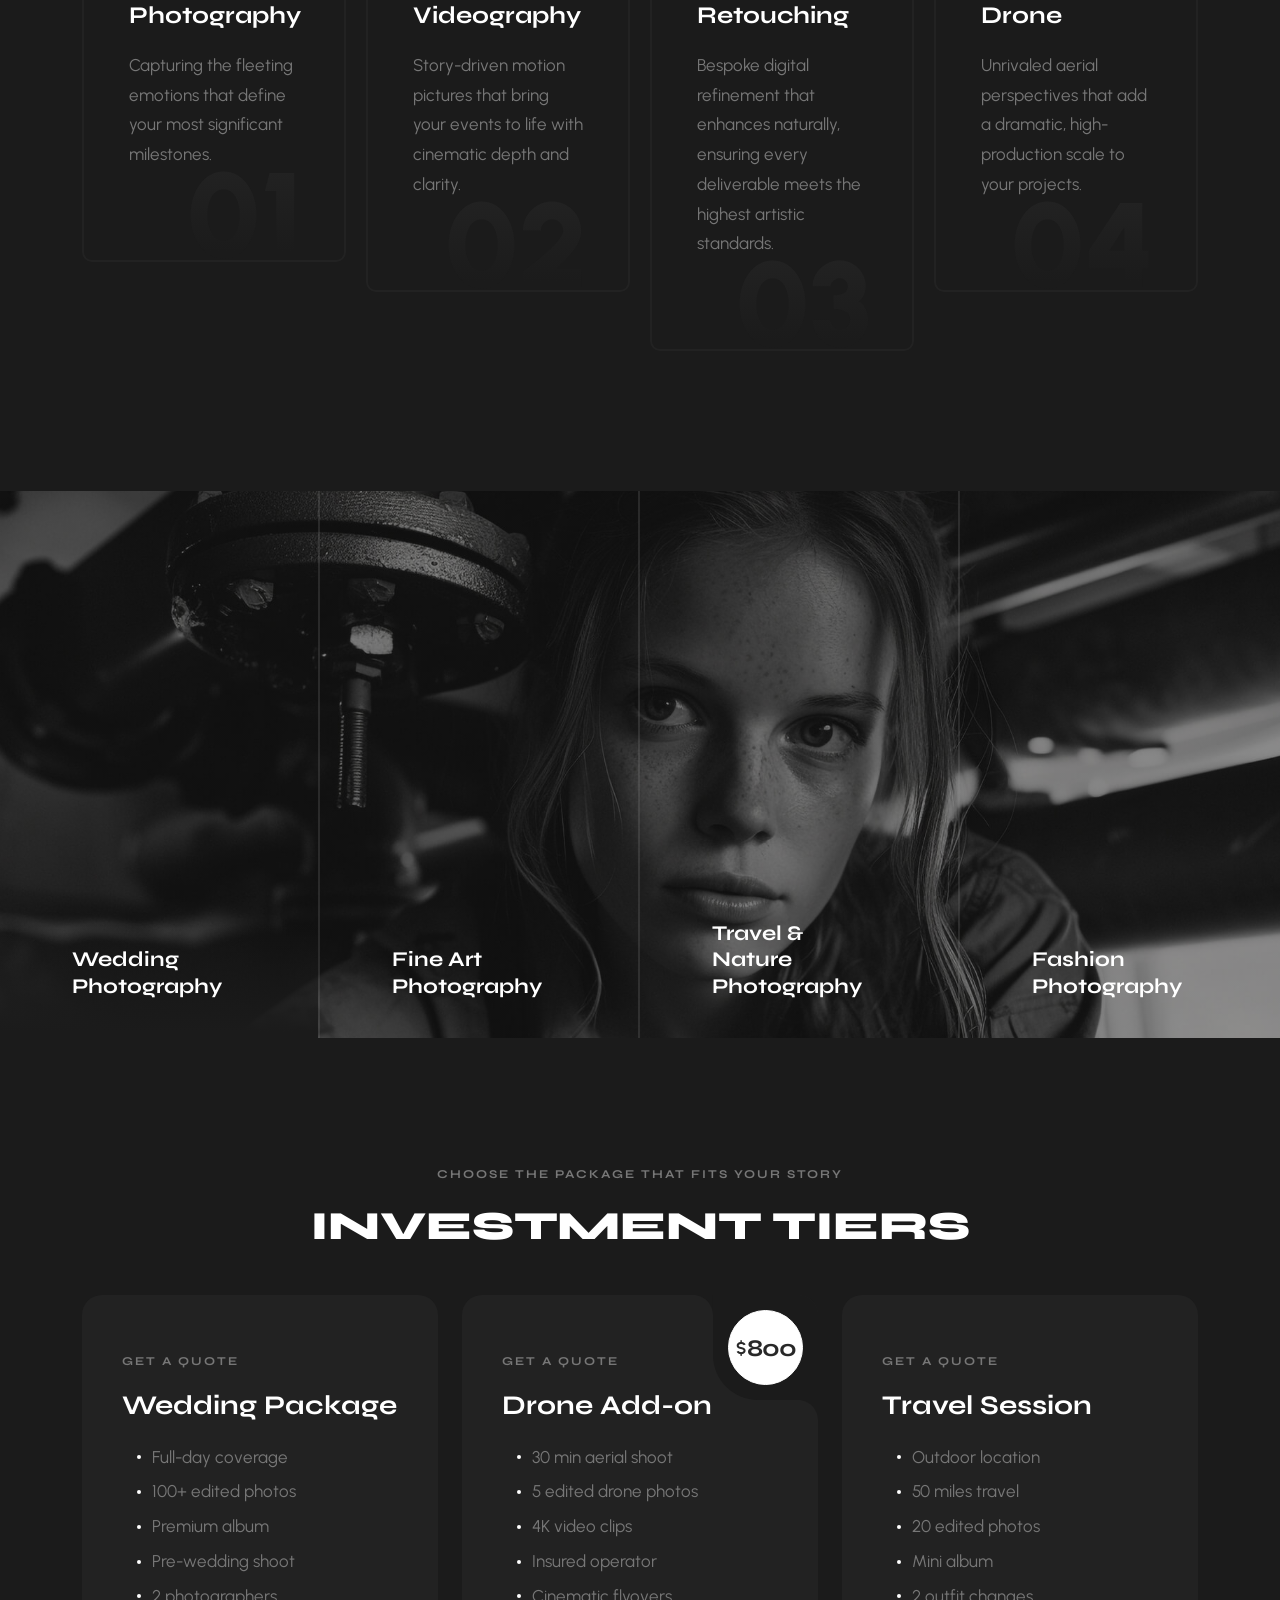
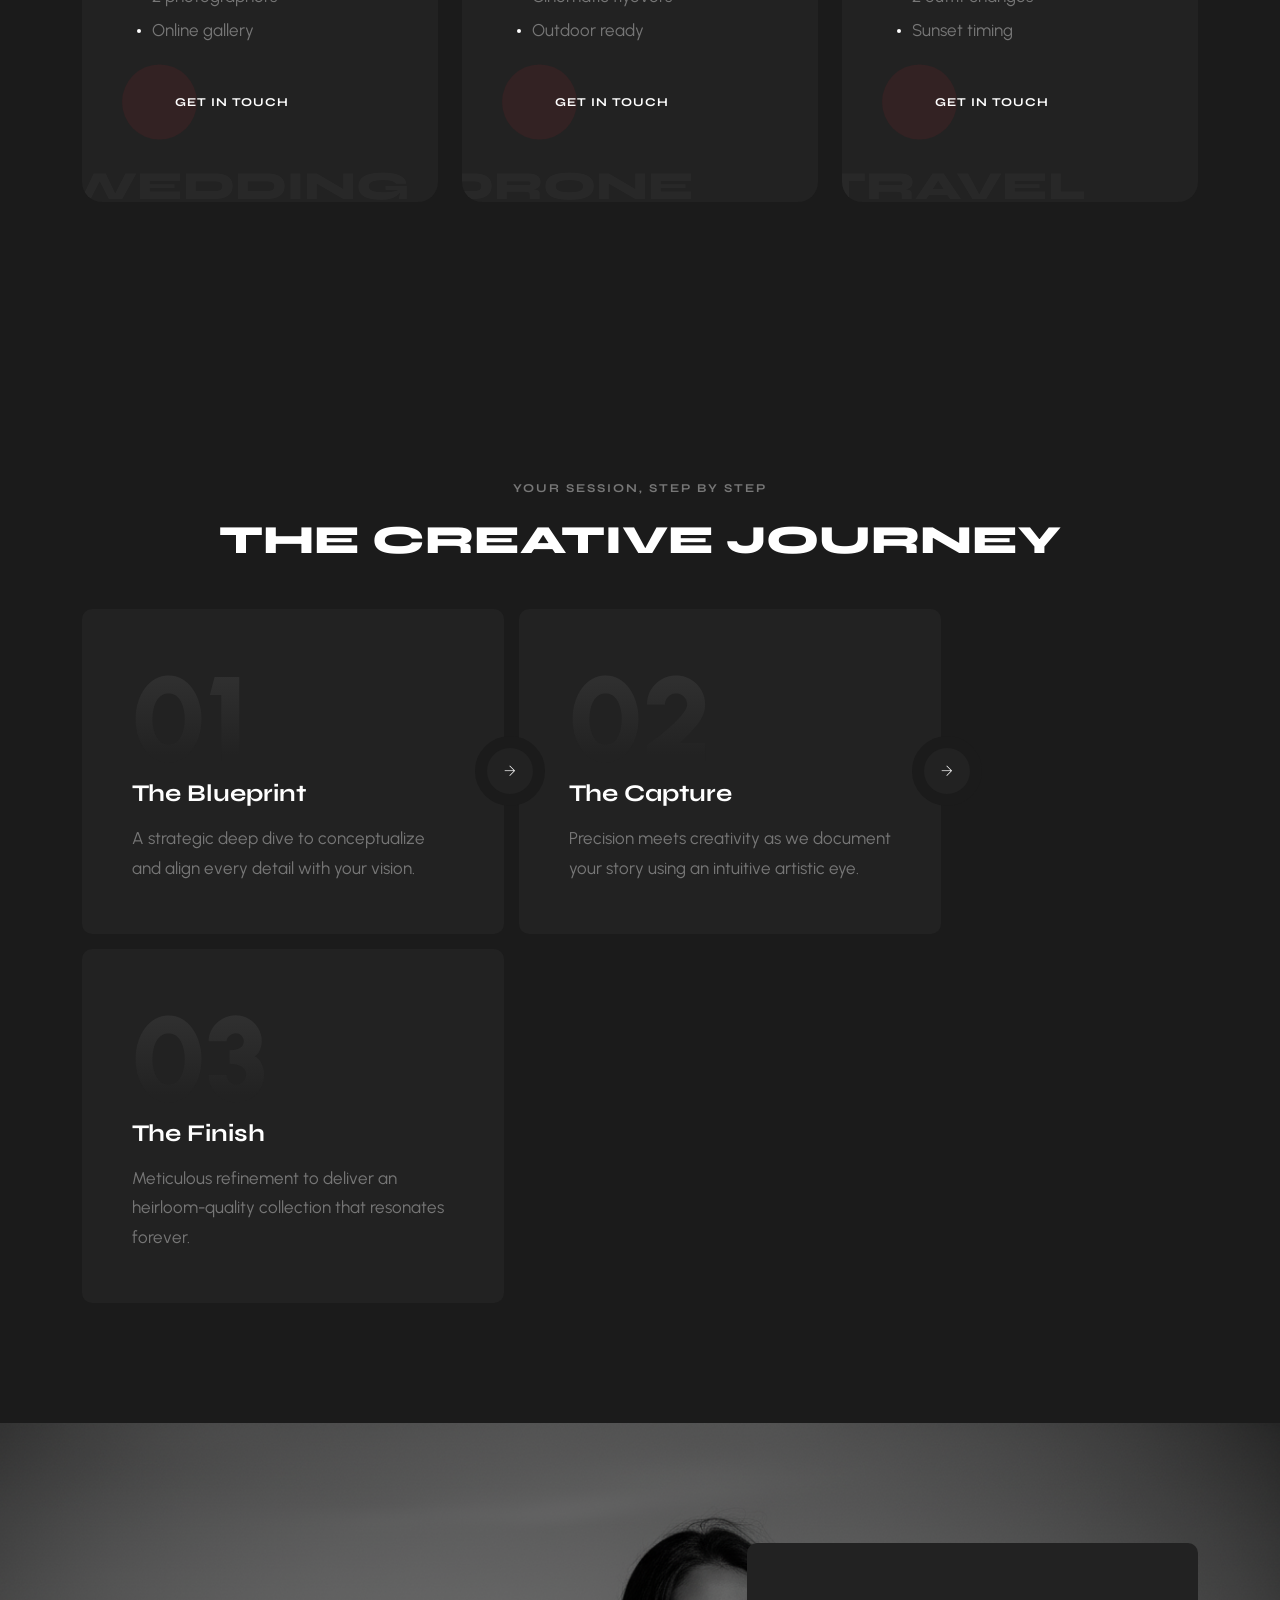
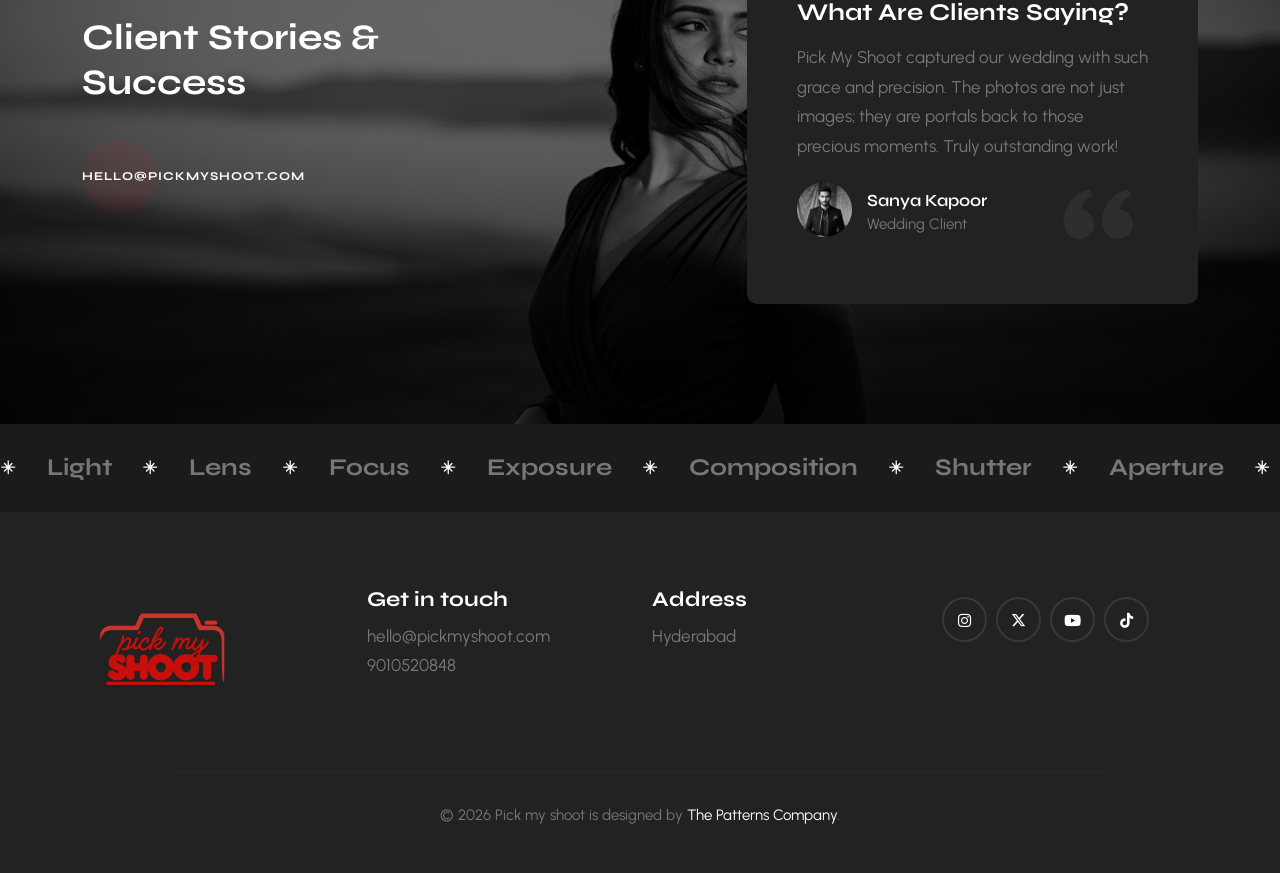
==== commit c37fe072: "fv" ====
--- a/index.html
+++ b/index.html
@@ -472,9 +472,9 @@
                                         outstanding work!</p>
                                     <span class="quote"><img src="images/quot.png" alt="" loading="lazy"></span>
                                     <div class="info">
-                                        <div class="author-img"> <img src="images/1_1.jpg" alt="" loading="lazy"> </div>
+                                        <div class="author-img"> <img src="images/port_face_1.png" alt="" loading="lazy"> </div>
                                         <div class="cont">
-                                            <h6>Emily Brown</h6> <span>Wedding Client</span>
+                                            <h6>Sanya Kapoor</h6> <span>Wedding Client</span>
                                         </div>
                                     </div>
                                 </div>
@@ -484,9 +484,9 @@
                                         for any visual project.</p>
                                     <span class="quote"><img src="images/quot.png" alt="" loading="lazy"></span>
                                     <div class="info">
-                                        <div class="author-img"> <img src="images/2_1.jpg" alt="" loading="lazy"> </div>
+                                        <div class="author-img"> <img src="images/narrative_fashion.png" alt="" loading="lazy"> </div>
                                         <div class="cont">
-                                            <h6>Jason White</h6> <span>Business Owner</span>
+                                            <h6>Vikram Rathore</h6> <span>Property Developer</span>
                                         </div>
                                     </div>
                                 </div>
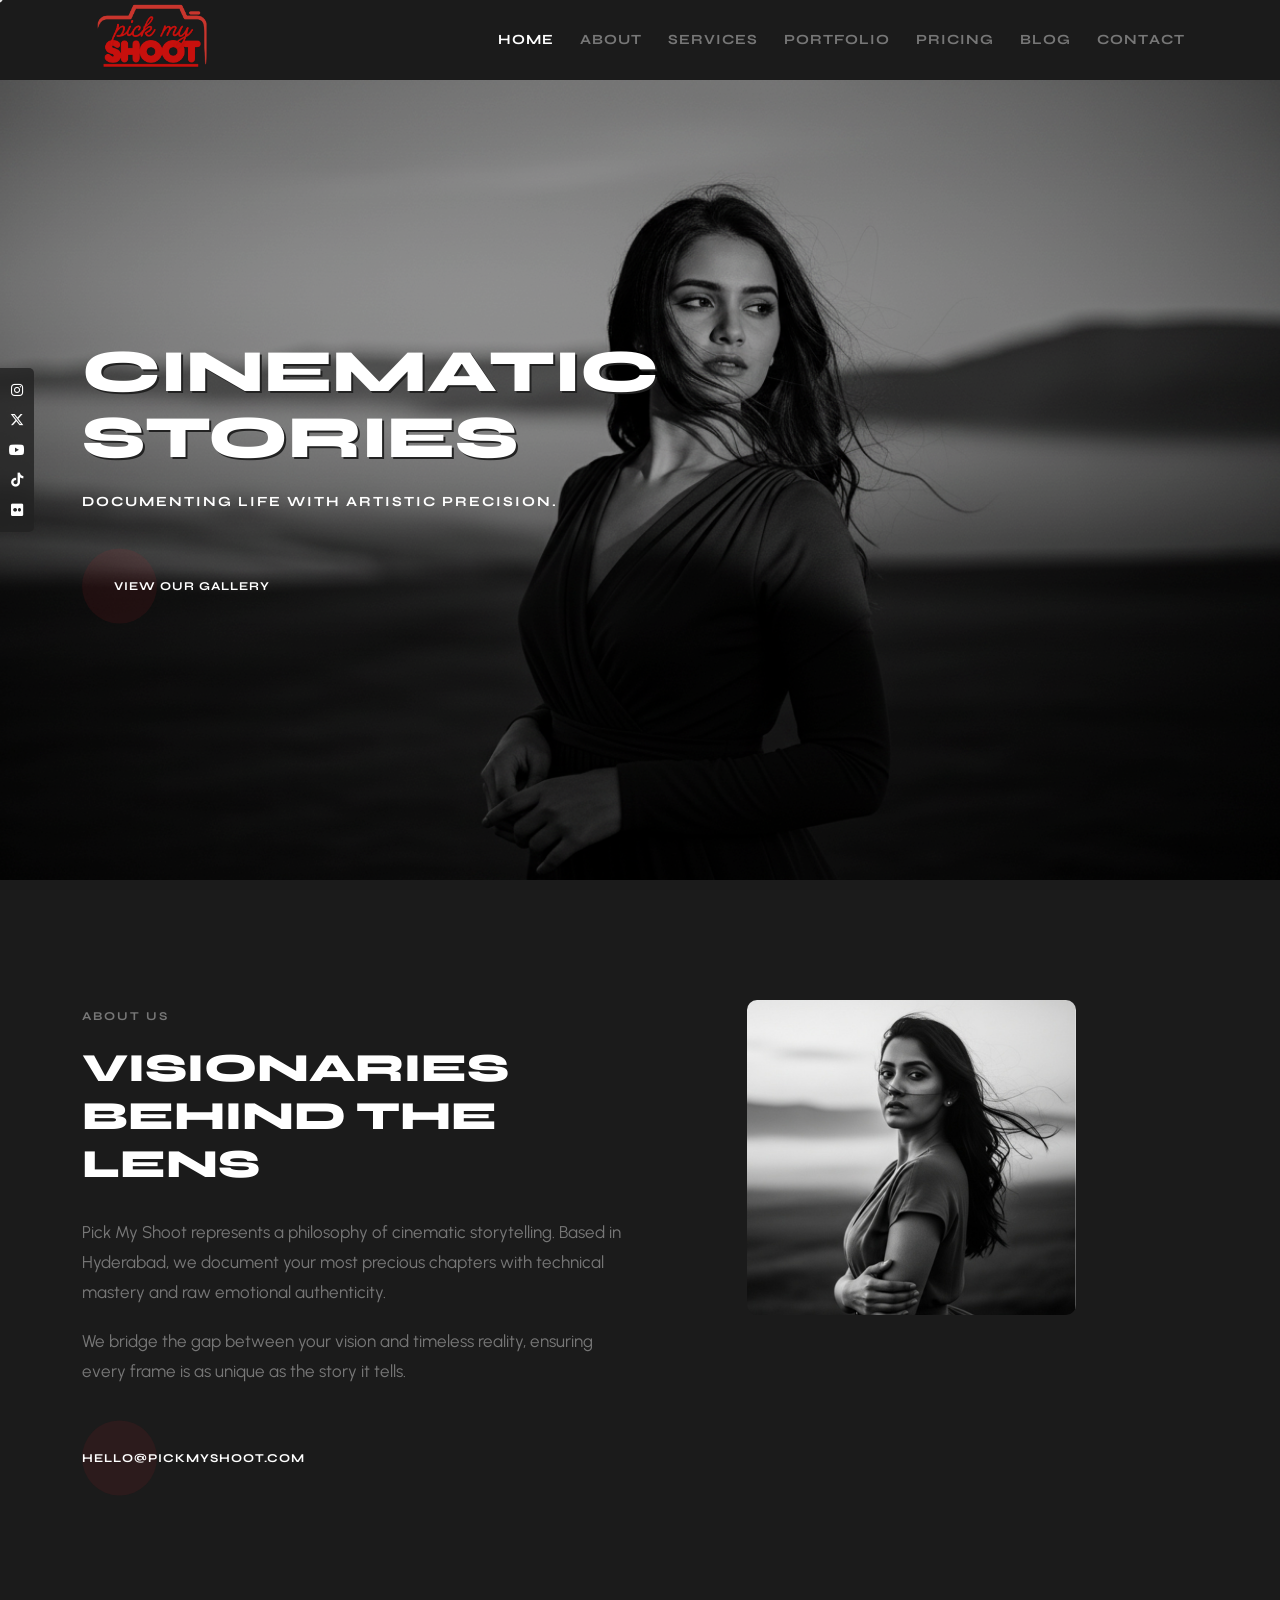
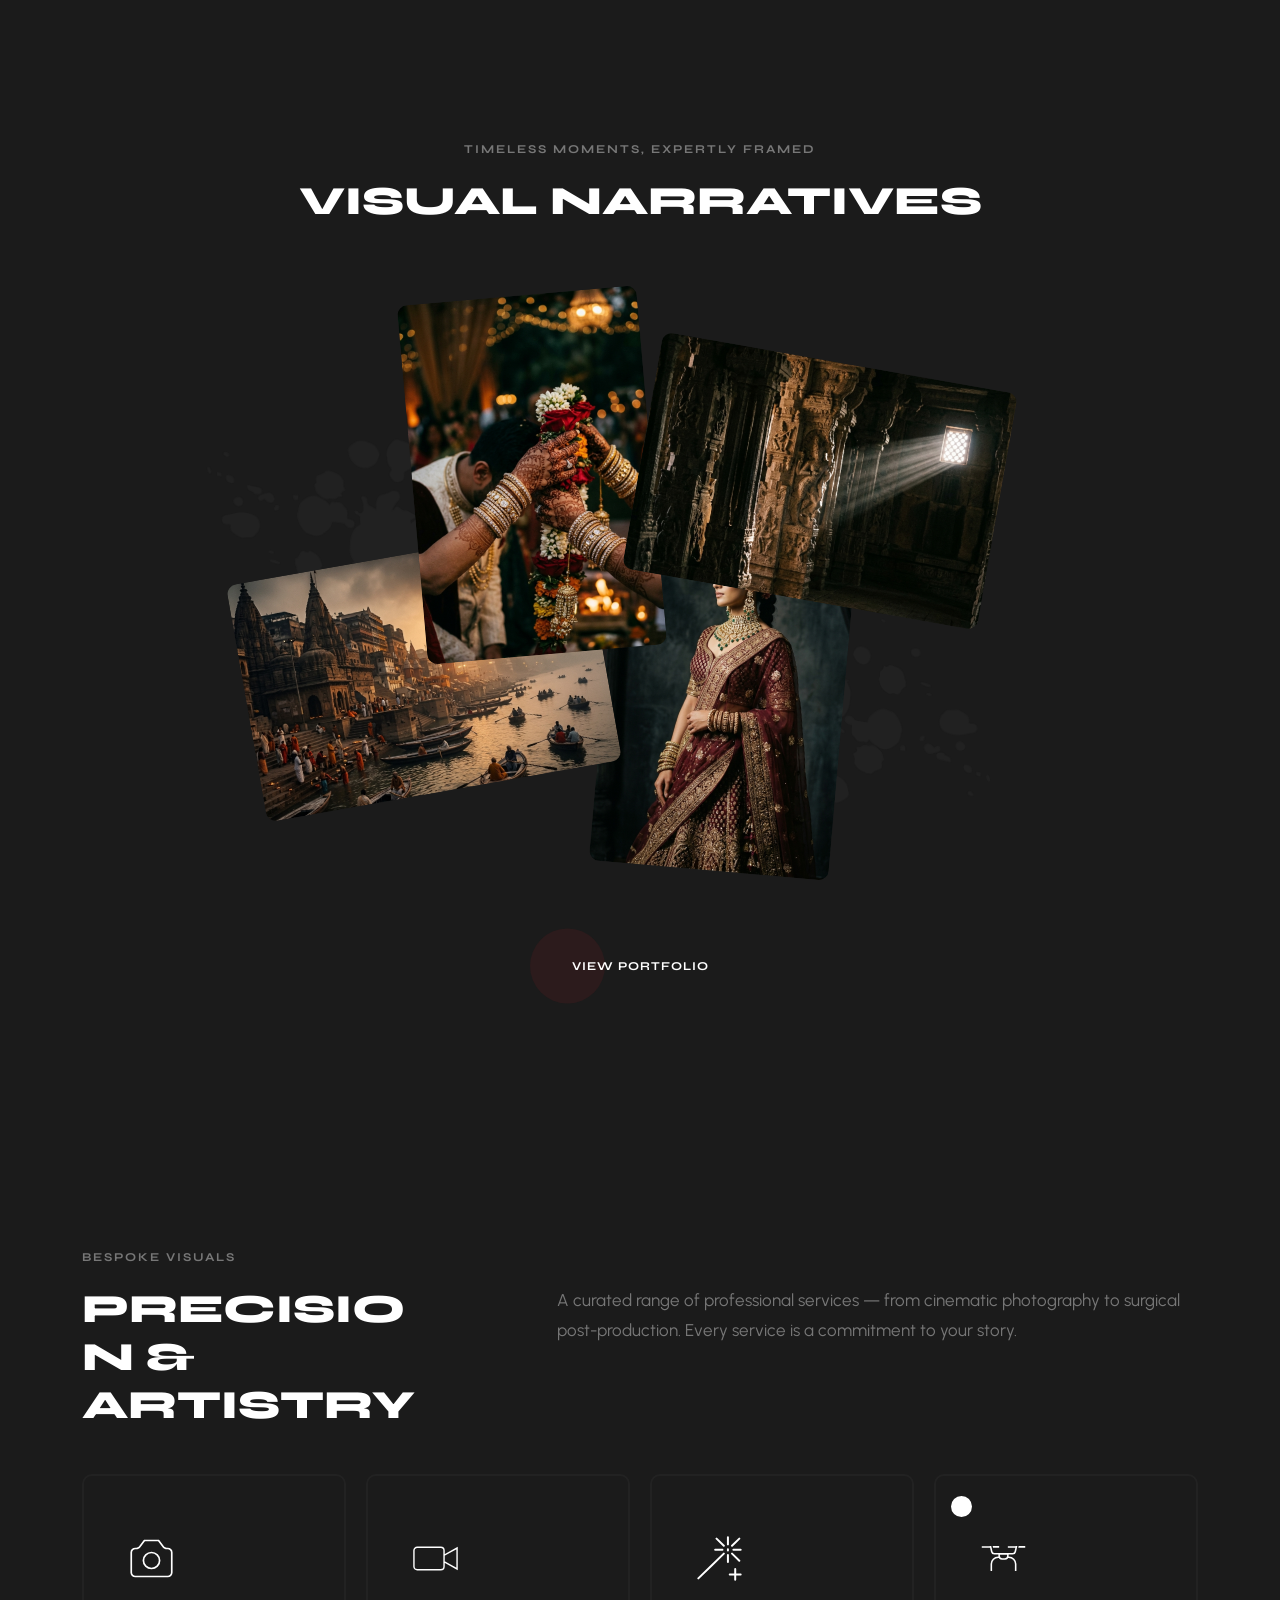
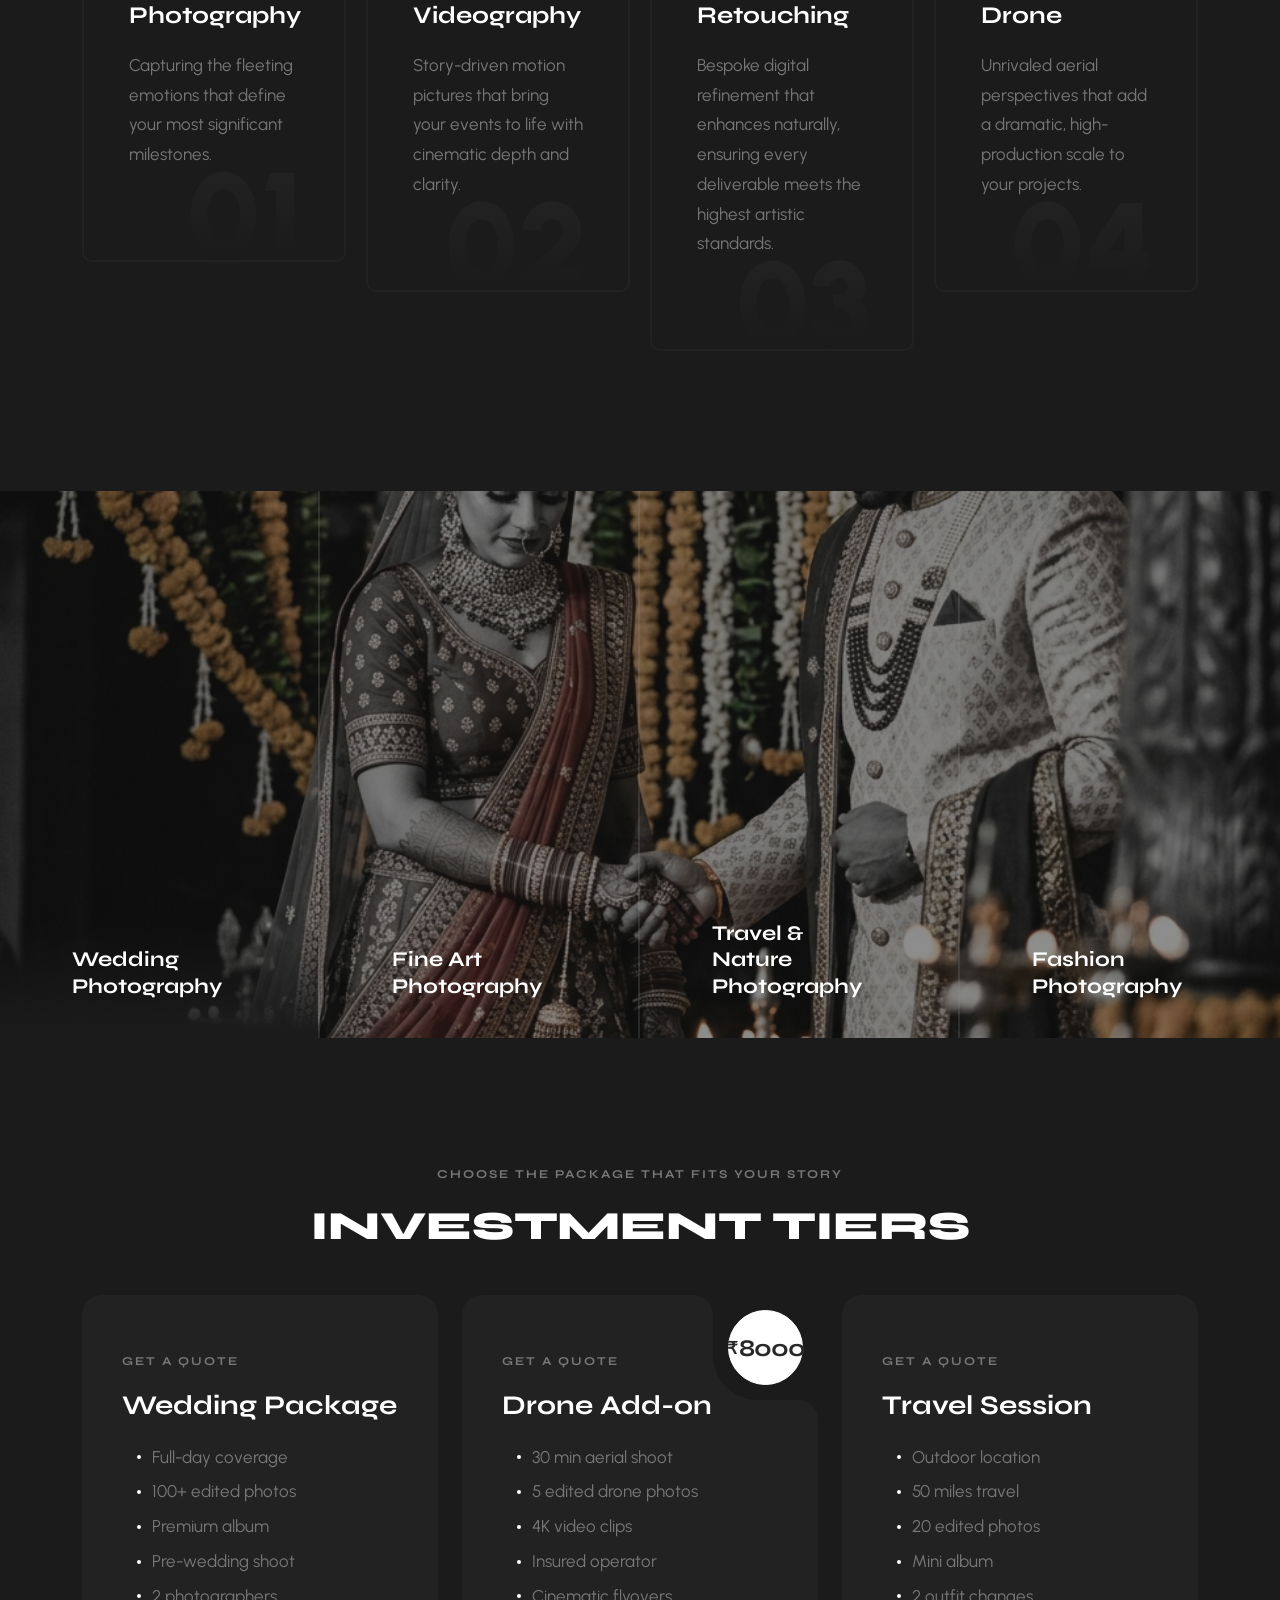
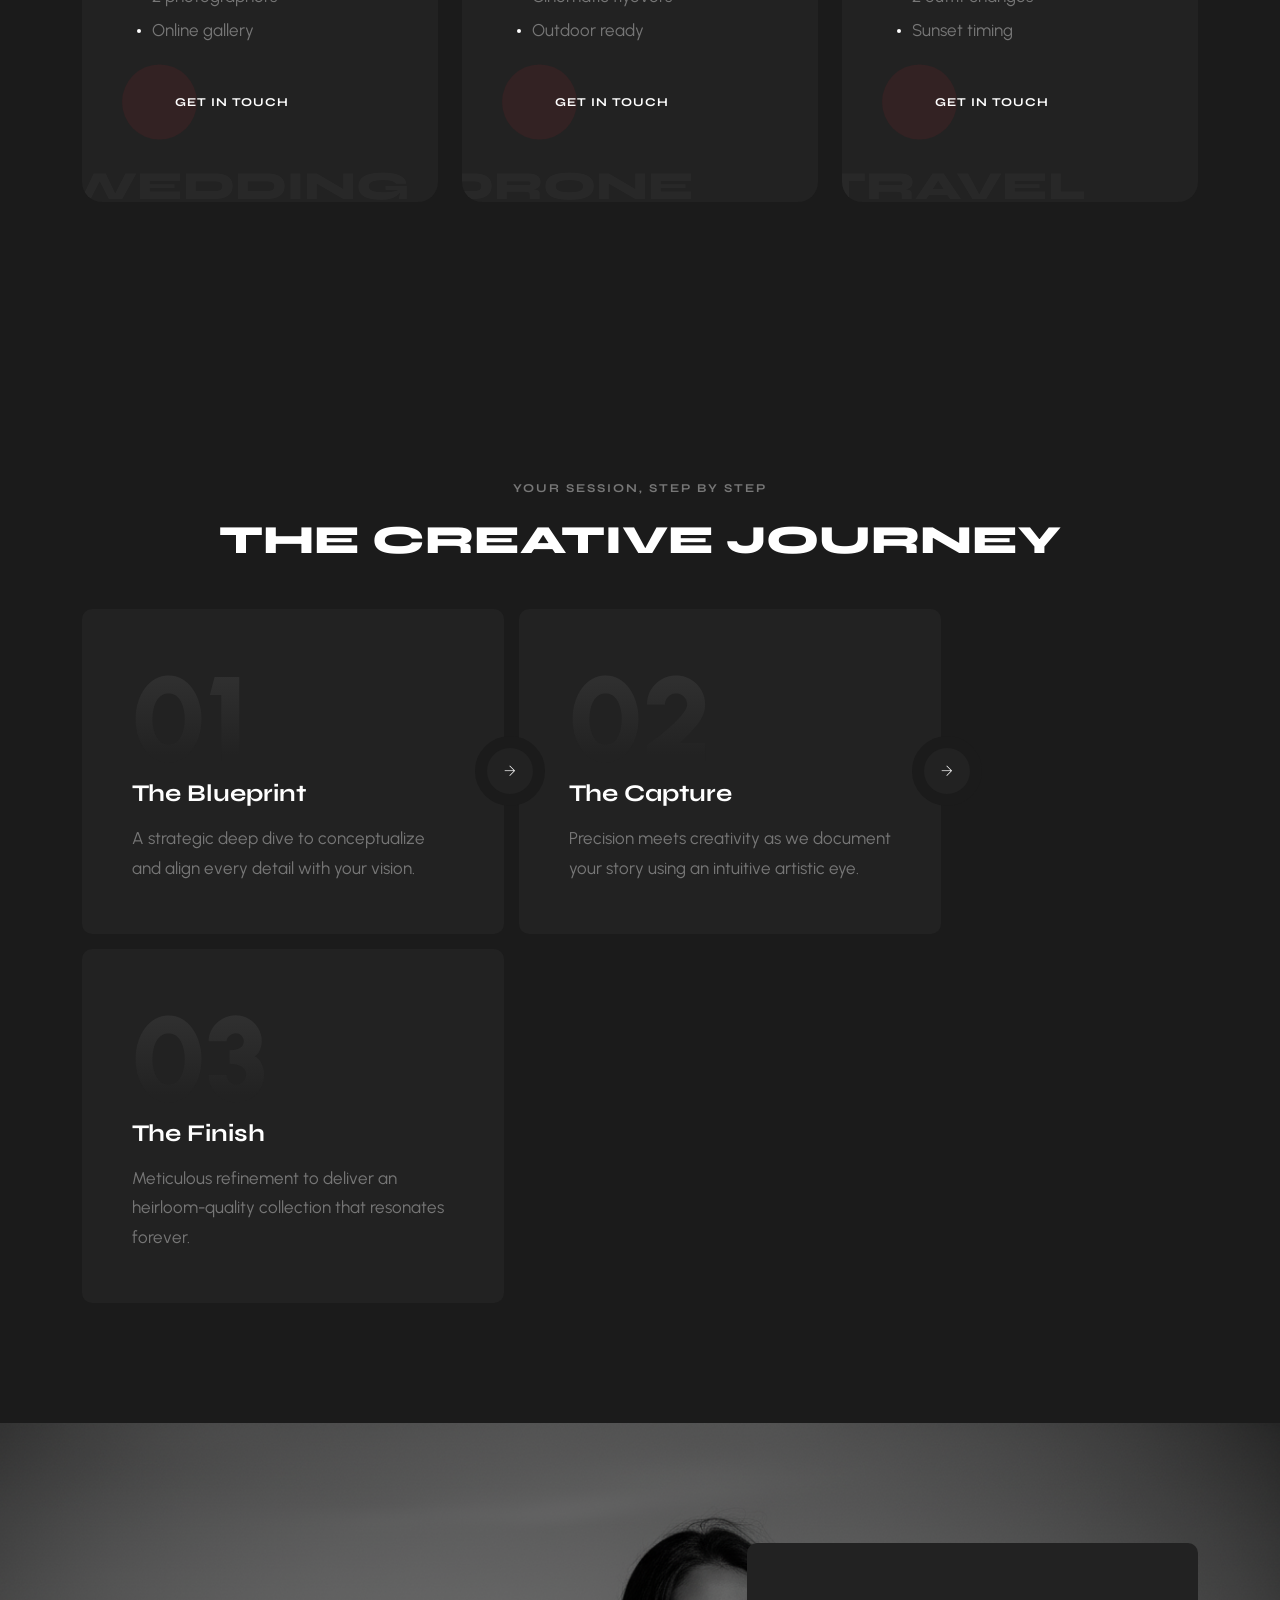
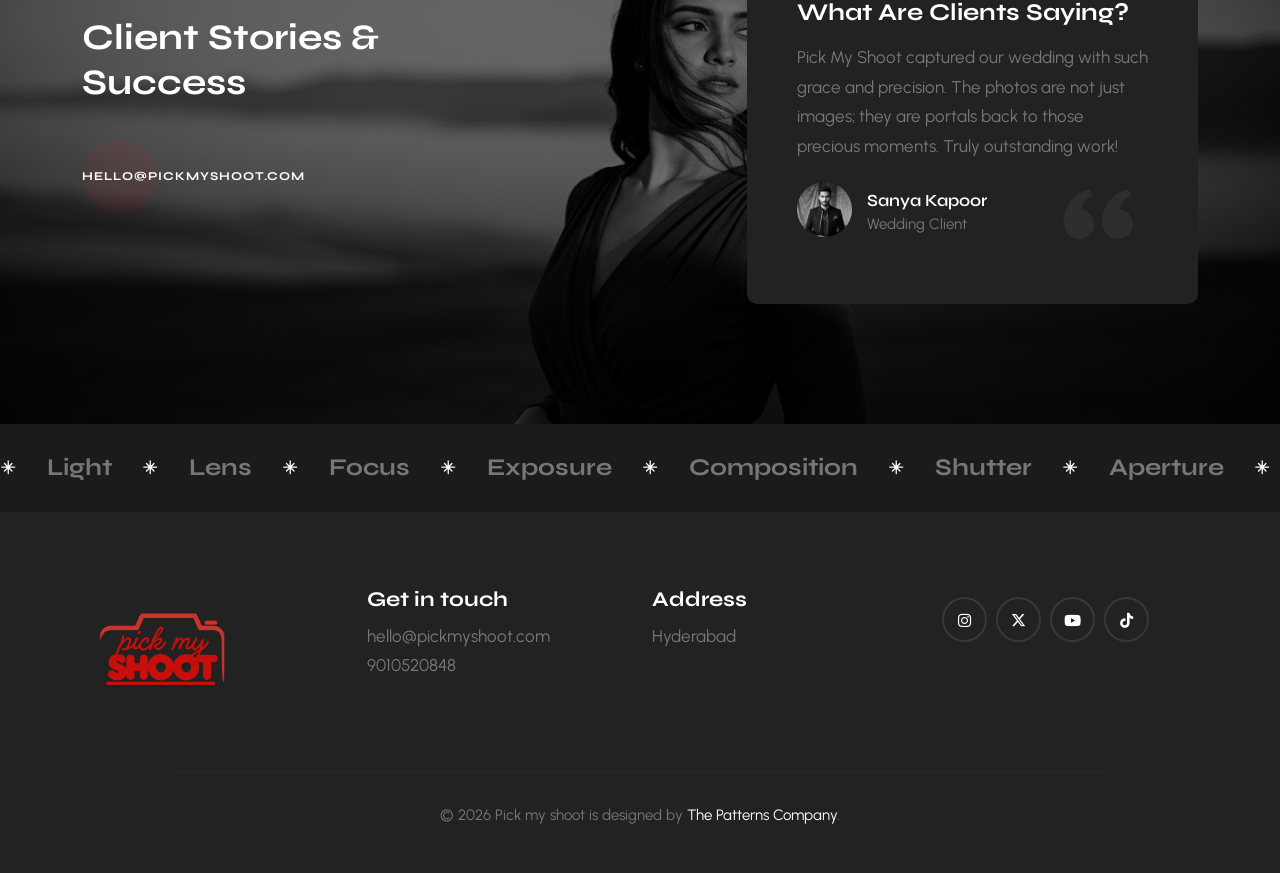
==== commit 8499d006: "j" ====
--- a/index.html
+++ b/index.html
@@ -100,8 +100,11 @@
                 <div class="col-md-6">
                     <h6 class="wow" data-splitting="">About Us</h6>
                     <h1 class="wow" data-splitting="">Visionaries behind the lens</h1>
-                    <p class="mt-30 wow fadeInUp" data-wow-delay="0.3s"> Pick My Shoot represents a philosophy of cinematic storytelling. Based in Hyderabad, we document your most precious chapters with technical mastery and raw emotional authenticity. </p>
-                    <p class="wow fadeInUp" data-wow-delay="0.6s"> We bridge the gap between your vision and timeless reality, ensuring every frame is as unique as the story it tells. </p>
+                    <p class="mt-30 wow fadeInUp" data-wow-delay="0.3s"> Pick My Shoot represents a philosophy of
+                        cinematic storytelling. Based in Hyderabad, we document your most precious chapters with
+                        technical mastery and raw emotional authenticity. </p>
+                    <p class="wow fadeInUp" data-wow-delay="0.6s"> We bridge the gap between your vision and timeless
+                        reality, ensuring every frame is as unique as the story it tells. </p>
                     <div class="btn-wrap wow fadeInUp text-left mt-30 mb-30" data-wow-delay="0.9s">
                         <div class="btn-link"> <a href="mailto:hello@pickmyshoot.com">hello@pickmyshoot.com</a> <span
                                 class="btn-block color1 animation-bounce"></span> </div>
@@ -167,7 +170,9 @@
                     <h1 class="wow" data-splitting="">Precision & Artistry</h1>
                 </div>
                 <div class="col-md-7 offset-md-1 mt-45">
-                    <p class="wow fadeInUp" data-wow-delay=".6s">A curated range of professional services — from cinematic photography to surgical post-production. Every service is a commitment to your story.</p>
+                    <p class="wow fadeInUp" data-wow-delay=".6s">A curated range of professional services — from
+                        cinematic photography to surgical post-production. Every service is a commitment to your story.
+                    </p>
                 </div>
             </div>
             <div class="row">
@@ -176,42 +181,47 @@
                         <div class="item">
                             <a href="services.html"> <img src="images/icon-1.svg" alt="">
                                 <h5>Photography</h5>
-                                 <p>Capturing the fleeting emotions that define your most significant milestones.</p>
+                                <p>Capturing the fleeting emotions that define your most significant milestones.</p>
                                 <div class="numb">01</div>
                             </a>
                         </div>
                         <div class="item">
                             <a href="services.html"> <img src="images/icon-2.svg" alt="">
                                 <h5>Videography</h5>
-                                <p>Story-driven motion pictures that bring your events to life with cinematic depth and clarity.</p>
+                                <p>Story-driven motion pictures that bring your events to life with cinematic depth and
+                                    clarity.</p>
                                 <div class="numb">02</div>
                             </a>
                         </div>
                         <div class="item">
                             <a href="services.html"> <img src="images/icon-3.svg" alt="">
                                 <h5>Retouching</h5>
-                                <p>Bespoke digital refinement that enhances naturally, ensuring every deliverable meets the highest artistic standards.</p>
+                                <p>Bespoke digital refinement that enhances naturally, ensuring every deliverable meets
+                                    the highest artistic standards.</p>
                                 <div class="numb">03</div>
                             </a>
                         </div>
                         <div class="item quicklinks">
                             <a href="services.html"> <img src="images/icon-4.svg" alt="">
                                 <h5>Drone</h5>
-                                <p>Unrivaled aerial perspectives that add a dramatic, high-production scale to your projects.</p>
+                                <p>Unrivaled aerial perspectives that add a dramatic, high-production scale to your
+                                    projects.</p>
                                 <div class="numb">04</div>
                             </a>
                         </div>
                         <div class="item">
                             <a href="services.html"> <img src="images/icon-5.svg" alt="">
                                 <h5>Lighting</h5>
-                                <p>Masterful manipulation of light and shadow to create mood, focus, and a signature visual atmosphere.</p>
+                                <p>Masterful manipulation of light and shadow to create mood, focus, and a signature
+                                    visual atmosphere.</p>
                                 <div class="numb">05</div>
                             </a>
                         </div>
                         <div class="item">
                             <a href="services.html"> <img src="images/icon-5.svg" alt="">
                                 <h5>Grading</h5>
-                                <p>Professional color science that establishes a consistent, premium, and cinematic tone for your visuals.</p>
+                                <p>Professional color science that establishes a consistent, premium, and cinematic tone
+                                    for your visuals.</p>
                                 <div class="numb">06</div>
                             </a>
                         </div>
@@ -304,7 +314,7 @@
                         <div class="numb">Wedding</div>
                         <a data-bs-toggle="modal" data-bs-target="#exampleModal" data-bs-whatever="Contact"
                             href="contact.html" class="rmore">
-                            <div class="arrow"> <span>$</span>900</div>
+                            <div class="arrow"> <span>₹</span>9000</div>
                             <div class="br-left-top">
                                 <svg viewBox="0 0 11 11" fill="none" xmlns="http://www.w3.org/2000/svg"
                                     class="w-11 h-11">
@@ -345,7 +355,7 @@
                         <div class="numb">Drone</div>
                         <a data-bs-toggle="modal" data-bs-target="#exampleModal" data-bs-whatever="Contact"
                             href="contact.html" class="rmore active">
-                            <div class="arrow"> <span>$</span>800</div>
+                            <div class="arrow"> <span>₹</span>8000</div>
                             <div class="br-left-top">
                                 <svg viewBox="0 0 11 11" fill="none" xmlns="http://www.w3.org/2000/svg"
                                     class="w-11 h-11">
@@ -386,7 +396,7 @@
                         <div class="numb">Travel</div>
                         <a data-bs-toggle="modal" data-bs-target="#exampleModal" data-bs-whatever="Contact"
                             href="contact.html" class="rmore">
-                            <div class="arrow"> <span>$</span>700</div>
+                            <div class="arrow"> <span>₹</span>7000</div>
                             <div class="br-left-top">
                                 <svg viewBox="0 0 11 11" fill="none" xmlns="http://www.w3.org/2000/svg"
                                     class="w-11 h-11">
@@ -425,21 +435,24 @@
                             <div class="process-step"> <span>01</span> </div>
                             <div class="process-content">
                                 <h4 class="title">The Blueprint</h4>
-                                <p class="desc">A strategic deep dive to conceptualize and align every detail with your vision.</p>
+                                <p class="desc">A strategic deep dive to conceptualize and align every detail with your
+                                    vision.</p>
                             </div>
                         </div>
                         <div class="process-item wow fadeInLeft" data-wow-delay=".4s">
                             <div class="process-step"> <span>02</span> </div>
                             <div class="process-content">
                                 <h4 class="title">The Capture</h4>
-                                <p class="desc">Precision meets creativity as we document your story using an intuitive artistic eye.</p>
+                                <p class="desc">Precision meets creativity as we document your story using an intuitive
+                                    artistic eye.</p>
                             </div>
                         </div>
                         <div class="process-item wow fadeInLeft" data-wow-delay=".6s">
                             <div class="process-step"> <span>03</span> </div>
                             <div class="process-content">
                                 <h4 class="title">The Finish</h4>
-                                <p class="desc">Meticulous refinement to deliver an heirloom-quality collection that resonates forever.</p>
+                                <p class="desc">Meticulous refinement to deliver an heirloom-quality collection that
+                                    resonates forever.</p>
                             </div>
                         </div>
                     </div>
@@ -472,7 +485,8 @@
                                         outstanding work!</p>
                                     <span class="quote"><img src="images/quot.png" alt="" loading="lazy"></span>
                                     <div class="info">
-                                        <div class="author-img"> <img src="images/port_face_1.png" alt="" loading="lazy"> </div>
+                                        <div class="author-img"> <img src="images/port_face_1.png" alt=""
+                                                loading="lazy"> </div>
                                         <div class="cont">
                                             <h6>Sanya Kapoor</h6> <span>Wedding Client</span>
                                         </div>
@@ -484,7 +498,8 @@
                                         for any visual project.</p>
                                     <span class="quote"><img src="images/quot.png" alt="" loading="lazy"></span>
                                     <div class="info">
-                                        <div class="author-img"> <img src="images/narrative_fashion.png" alt="" loading="lazy"> </div>
+                                        <div class="author-img"> <img src="images/narrative_fashion.png" alt=""
+                                                loading="lazy"> </div>
                                         <div class="cont">
                                             <h6>Vikram Rathore</h6> <span>Property Developer</span>
                                         </div>
--- a/css/style.css
+++ b/css/style.css
@@ -875,9 +875,6 @@
 .navbar-toggler[aria-expanded="true"] .ti-menu:before {
     content: "\e646"; /* themify ti-close icon */
 }
-        transform: translateY(0);
-    }
-}
 @media screen and (max-width: 991px) {
     .navbar {
         padding-left: 0px;
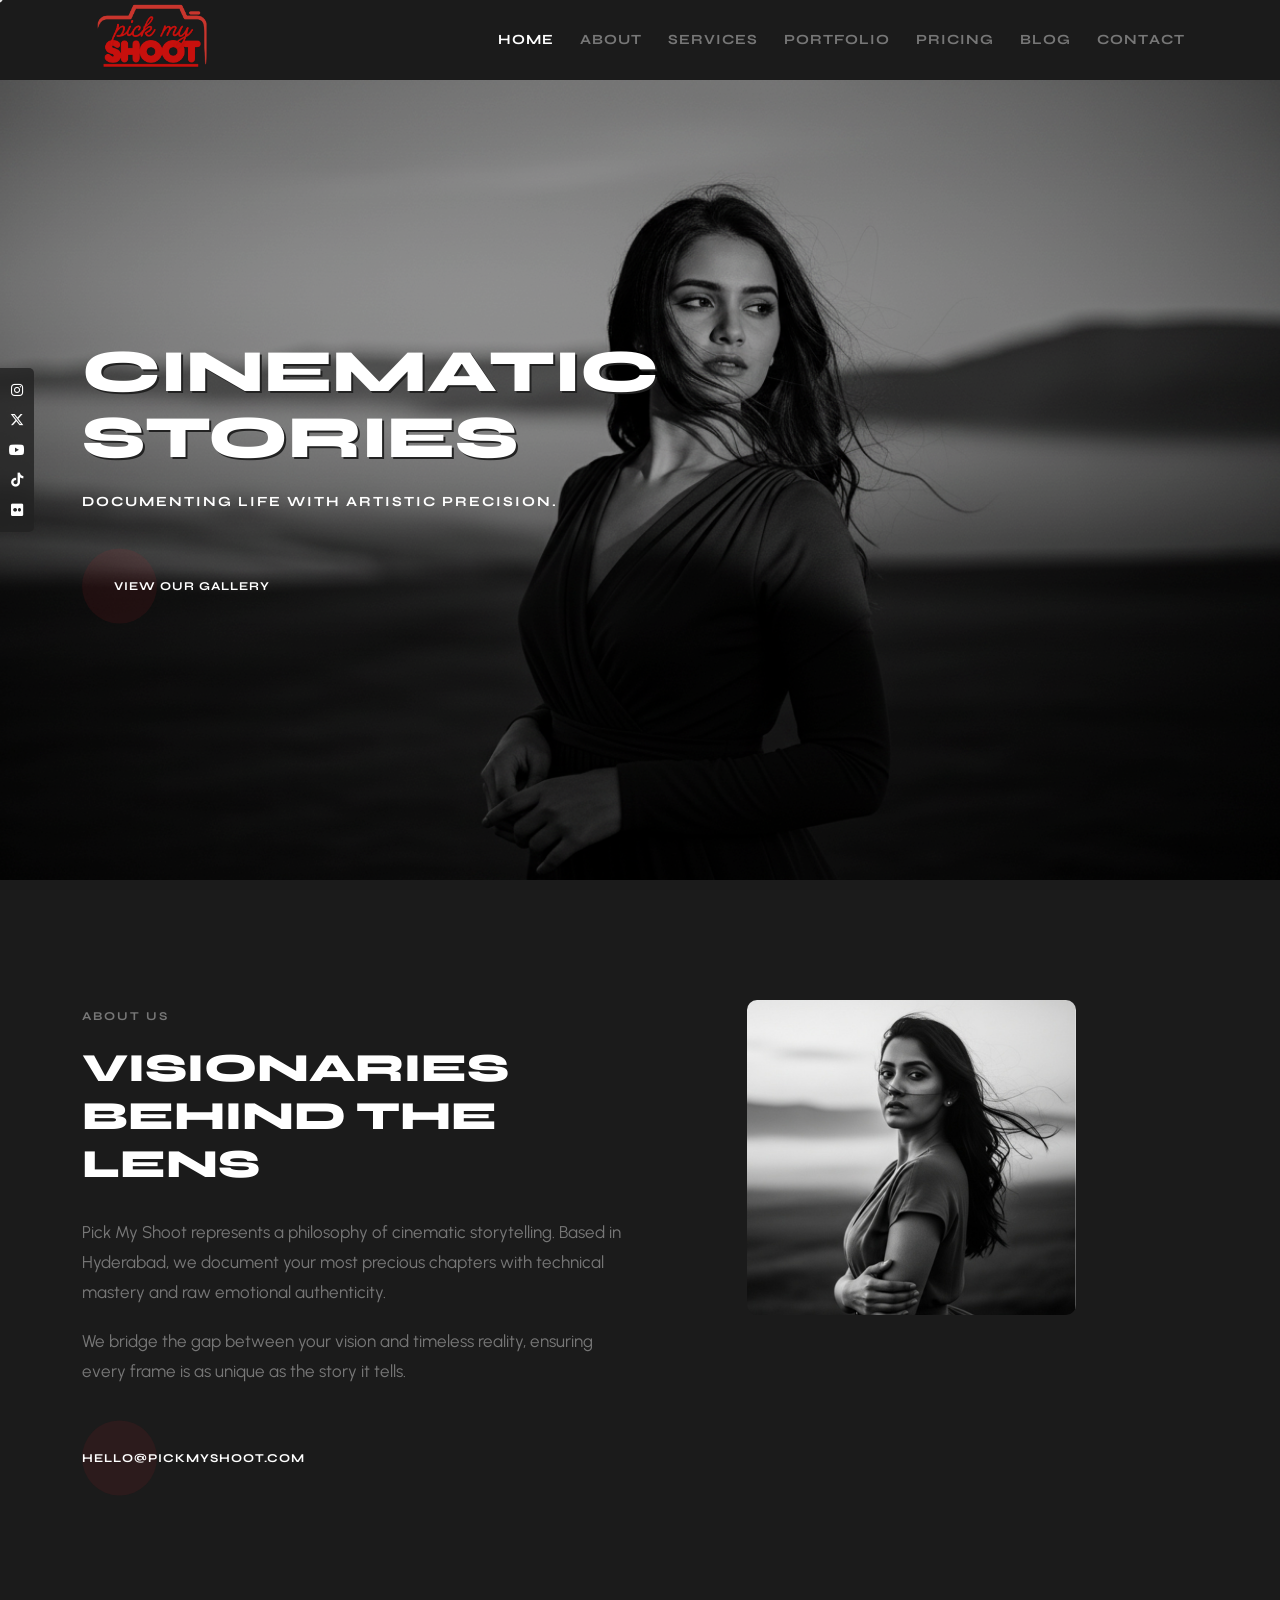
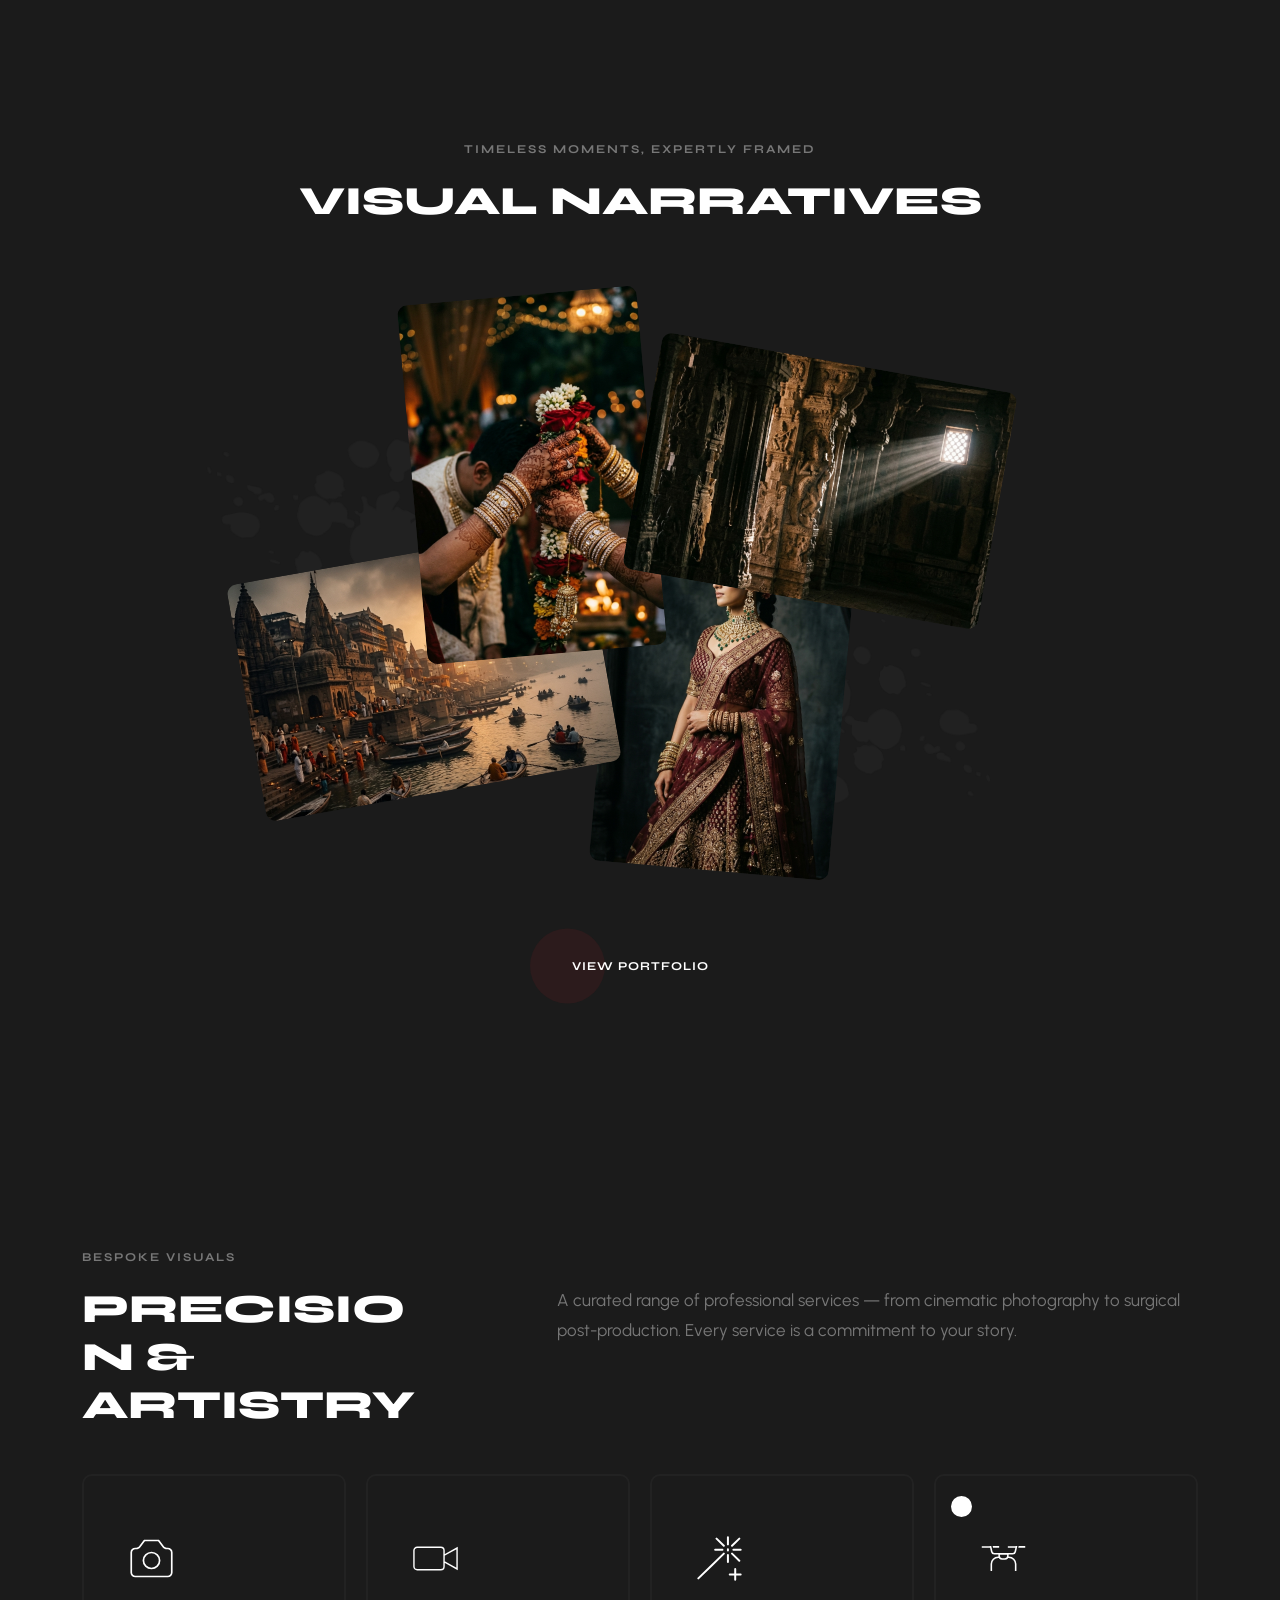
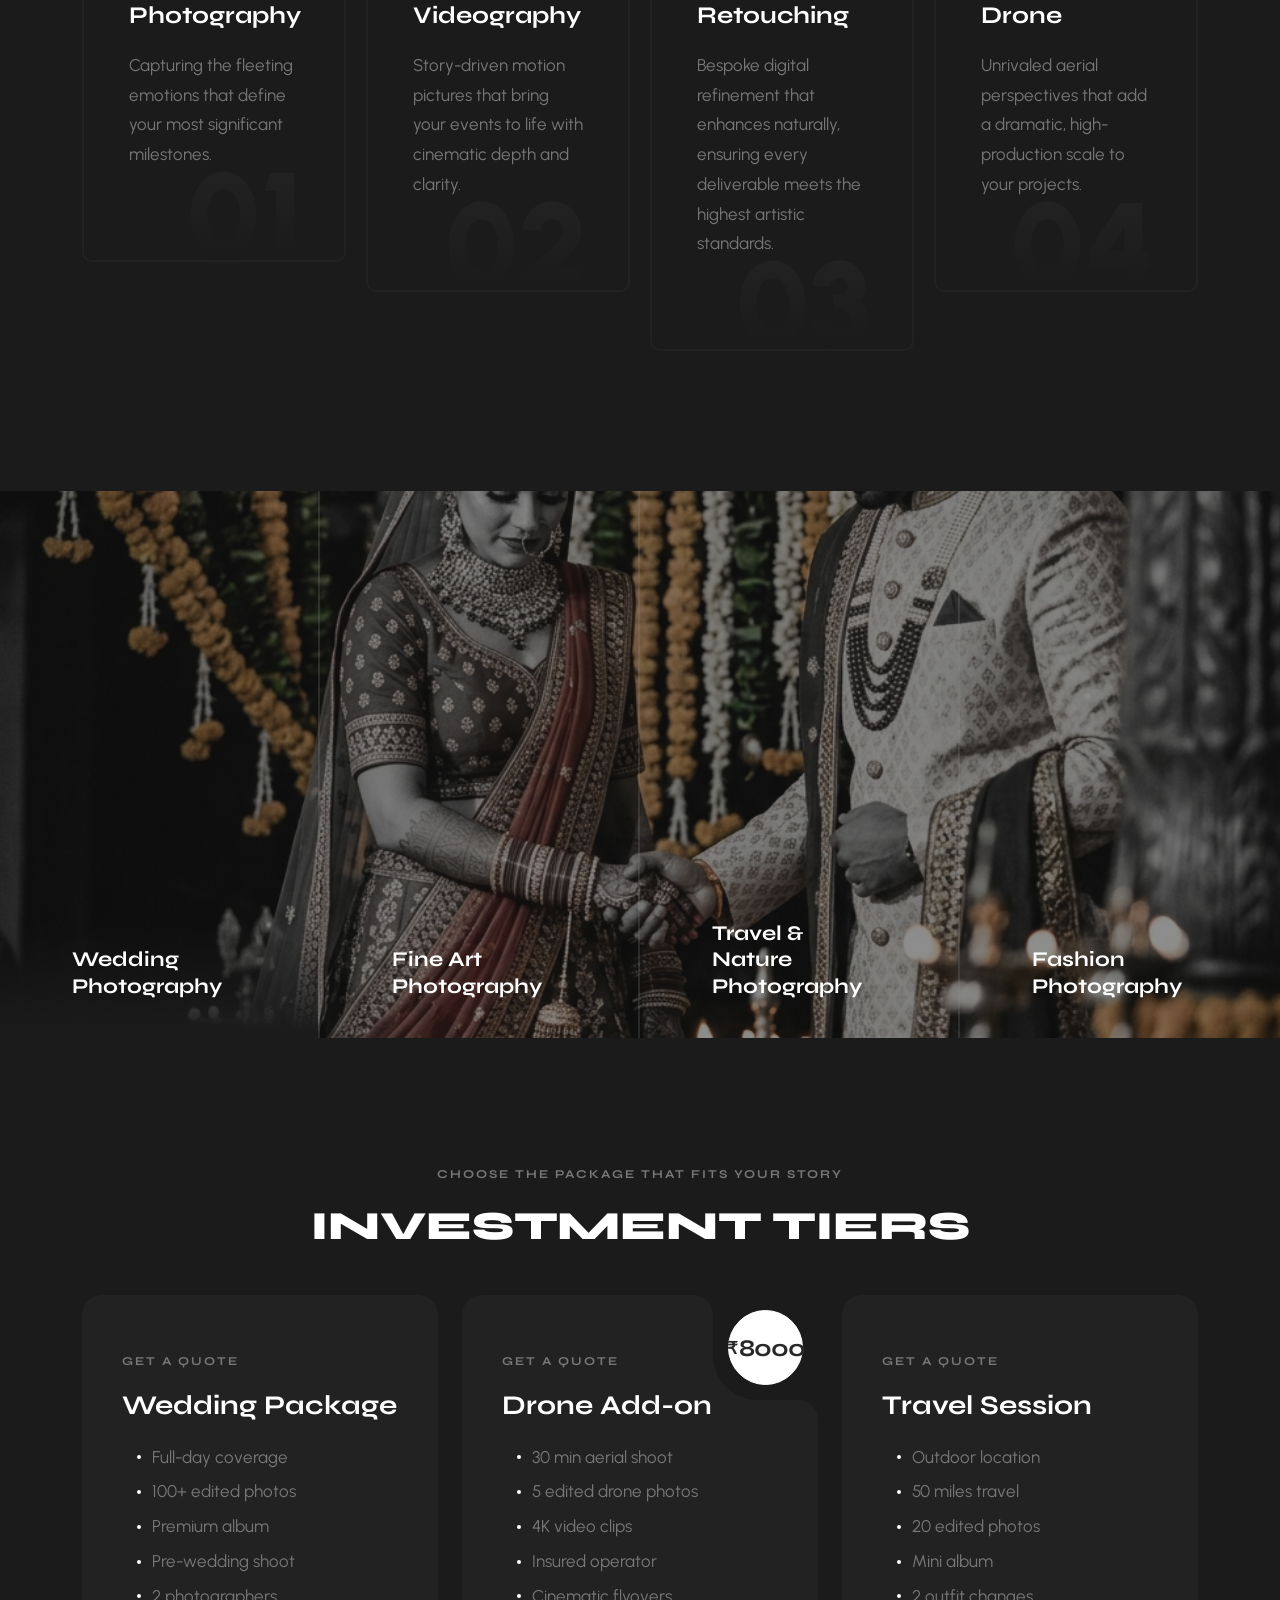
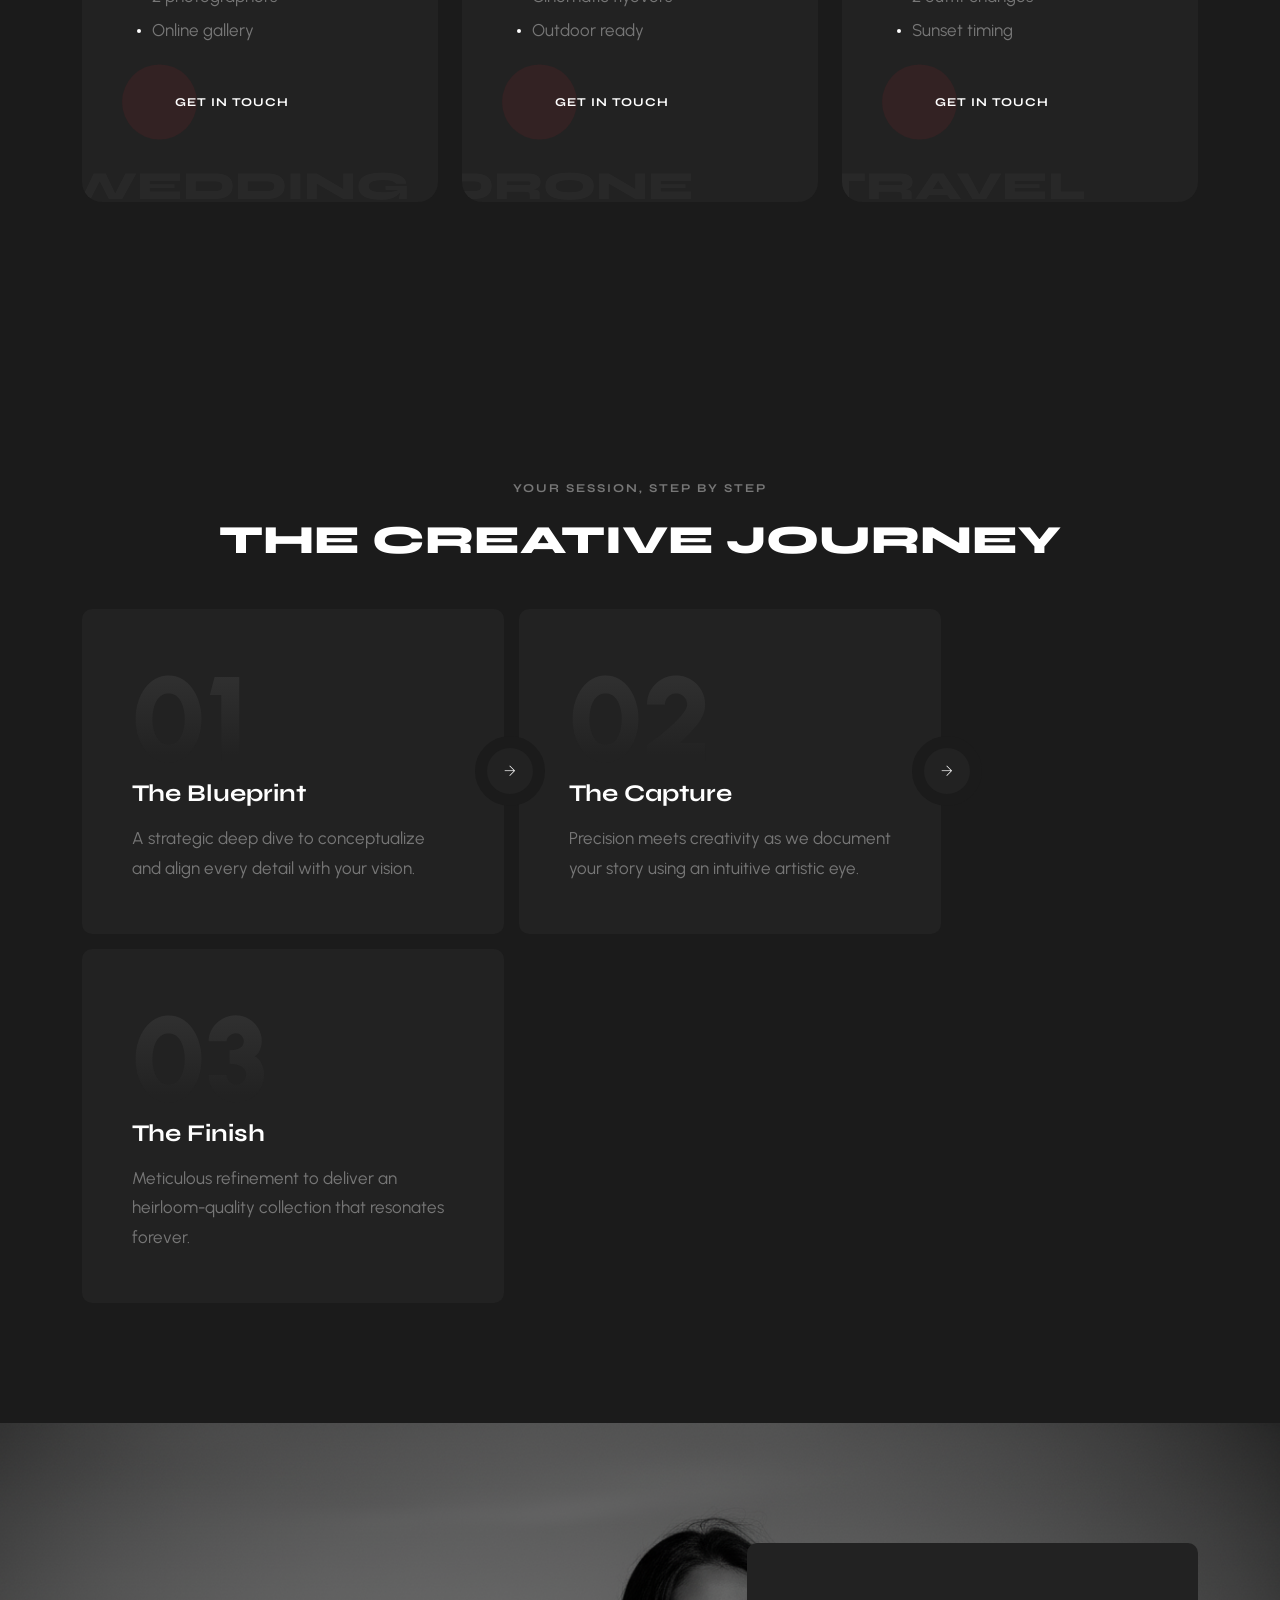
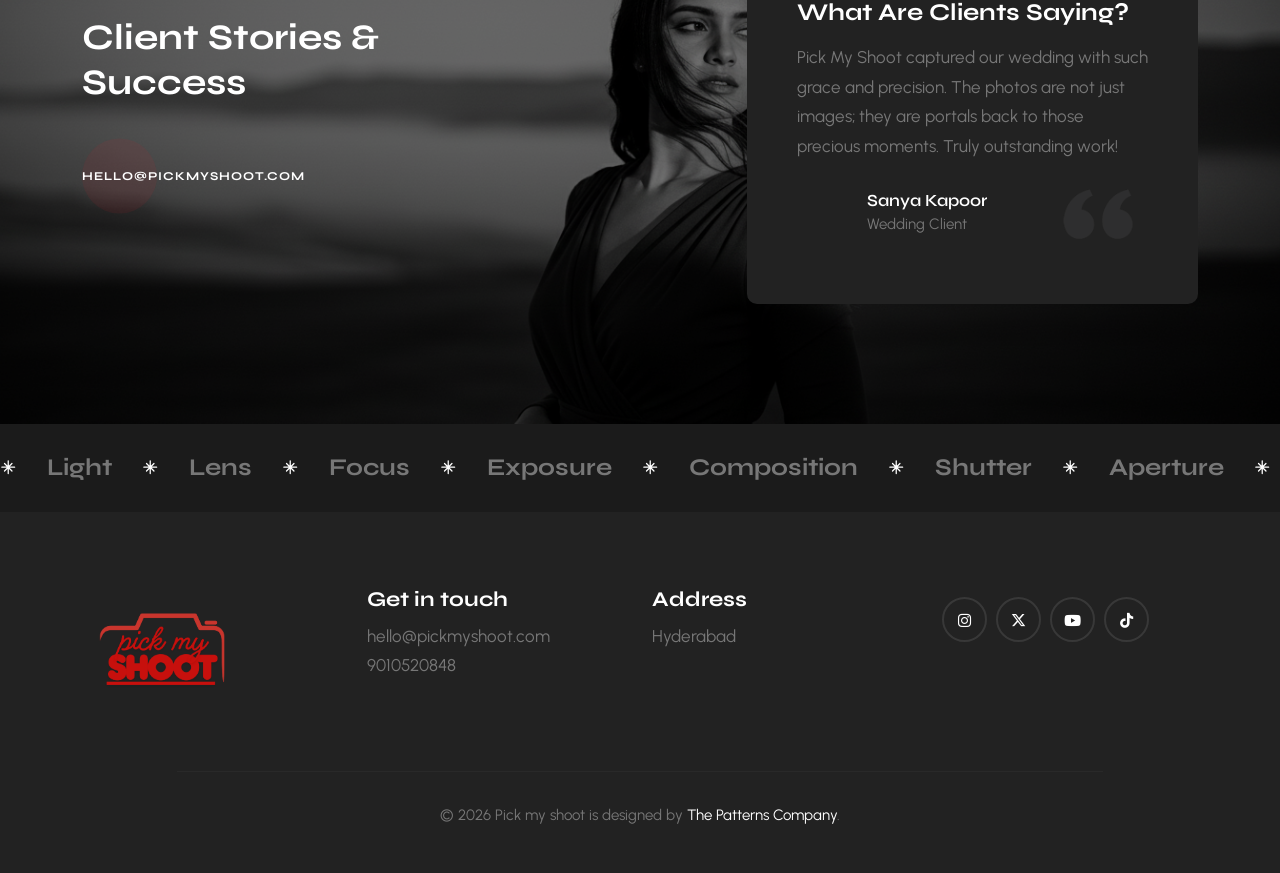
==== commit 675c5072: "dvf" ====
--- a/index.html
+++ b/index.html
@@ -485,8 +485,7 @@
                                         outstanding work!</p>
                                     <span class="quote"><img src="images/quot.png" alt="" loading="lazy"></span>
                                     <div class="info">
-                                        <div class="author-img"> <img src="images/port_face_1.png" alt=""
-                                                loading="lazy"> </div>
+                                        <!-- <div class="author-img"> <img src="" alt="" loading="lazy"> </div> -->
                                         <div class="cont">
                                             <h6>Sanya Kapoor</h6> <span>Wedding Client</span>
                                         </div>
@@ -498,8 +497,7 @@
                                         for any visual project.</p>
                                     <span class="quote"><img src="images/quot.png" alt="" loading="lazy"></span>
                                     <div class="info">
-                                        <div class="author-img"> <img src="images/narrative_fashion.png" alt=""
-                                                loading="lazy"> </div>
+                                        <!-- <div class="author-img"> <img src="" alt="" loading="lazy"> </div> -->
                                         <div class="cont">
                                             <h6>Vikram Rathore</h6> <span>Property Developer</span>
                                         </div>
